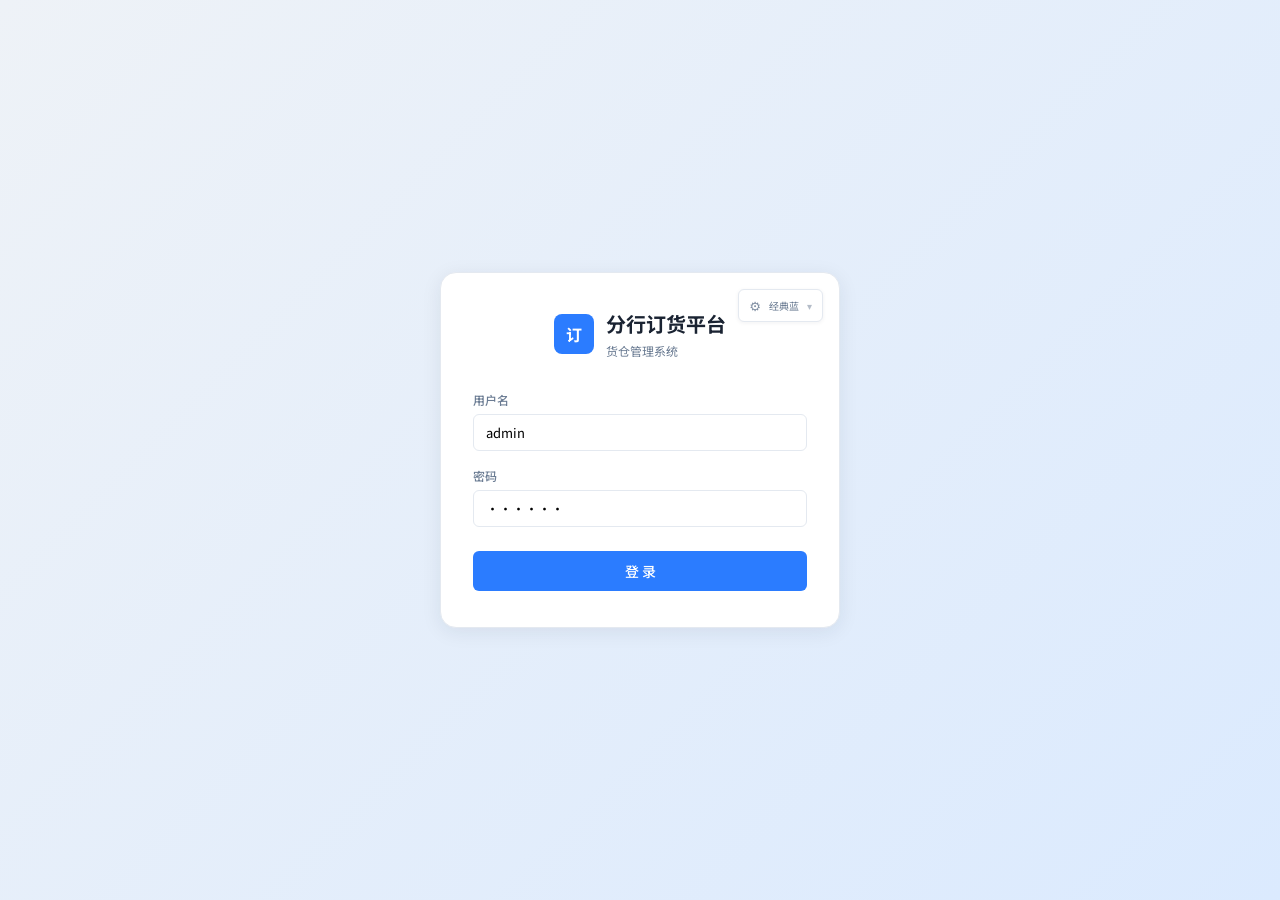
==== index.html @ 97109339 "Initial commit: branch ordering platform Co-authored-by: Cursor <cursoragent@cursor.com>" ====
<!DOCTYPE html>
<html lang="zh-CN">
<head>
  <script src="storage-bridge.js"></script>
  <meta charset="UTF-8" />
  <meta name="viewport" content="width=device-width, initial-scale=1.0" />
  <title data-i18n-title-page="appTitle">分行订货平台</title>
  <link rel="stylesheet" href="styles.css" />
  <link rel="preconnect" href="https://fonts.googleapis.com" />
  <link href="https://fonts.googleapis.com/css2?family=Noto+Sans+SC:wght@400;500;600;700&display=swap" rel="stylesheet" />
</head>
<body>
  <script>
    if (!sessionStorage.getItem("orderPlatform_session")) {
      window.location.href = "login.html";
    }
  </script>
  <div class="app">
    <aside class="sidebar">
      <div class="brand">
        <div class="brand-icon">订</div>
        <div>
          <h1 data-i18n="appTitle">订货平台</h1>
          <p data-i18n="appSubtitle">分行货仓管理系统</p>
        </div>
      </div>

      <div class="pref-panel" id="pref-panel">
        <button
          type="button"
          class="pref-toggle"
          id="pref-toggle"
          aria-expanded="false"
          aria-controls="pref-dropdown"
          data-i18n-title="pref.toggleTitle"
          title="展开主题"
        >
          <span class="pref-toggle-icon" aria-hidden="true">⚙</span>
          <span class="pref-toggle-text" data-i18n="pref.toggle">界面设置</span>
          <span class="pref-toggle-summary">经典蓝</span>
          <span class="pref-toggle-chevron" aria-hidden="true">▾</span>
        </button>
        <div class="pref-dropdown" id="pref-dropdown" hidden>
          <div class="pref-section">
            <span class="pref-section-label" data-i18n="theme.label">主题</span>
            <div class="theme-btns">
              <button type="button" class="theme-btn active" data-theme="blue" data-i18n="theme.blue">经典蓝</button>
              <button type="button" class="theme-btn" data-theme="green" data-i18n="theme.green">商务绿</button>
              <button type="button" class="theme-btn" data-theme="purple" data-i18n="theme.purple">雅致紫</button>
            </div>
          </div>
        </div>
      </div>

      <nav class="nav">
        <button class="nav-item" data-view="cabinet-reserve">
          <span class="nav-icon">🗄️</span><span data-i18n="nav.cabinetReserve">新货柜预定</span>
        </button>
        <button class="nav-item active" data-view="ordering">
          <span class="nav-icon">📋</span><span data-i18n="nav.ordering">现货目录</span>
        </button>
        <button class="nav-item" data-view="orders">
          <span class="nav-icon">📦</span><span data-i18n="nav.orders">订单管理</span>
        </button>
        <button class="nav-item" data-view="suggestions">
          <span class="nav-icon">💡</span><span data-i18n="nav.suggestions">分行订购管理</span>
        </button>
        <button class="nav-item" data-view="products">
          <span class="nav-icon">🏷️</span><span data-i18n="nav.products">商品管理</span>
        </button>
        <button class="nav-item" data-view="reports">
          <span class="nav-icon">📈</span><span data-i18n="nav.reports">报表中心</span>
        </button>
        <button class="nav-item" data-view="settings">
          <span class="nav-icon">⚙️</span><span data-i18n="nav.settings">设置中心</span>
        </button>
        <button class="nav-item logout-btn" id="btn-logout" type="button">
          <span class="nav-icon">🚪</span><span data-i18n="nav.logout">退出登录</span>
        </button>
      </nav>
      <div class="sidebar-footer">
        <div class="help-box">
          <strong data-i18n="help.title">Help Center</strong>
          <p data-i18n="help.hotline">客服热线：400-888-6688</p>
        </div>
      </div>
    </aside>

    <div class="content-wrap">
      <main class="main">
        <section id="view-ordering" class="view active">
          <header class="order-header">
            <div class="header-fields">
              <div class="header-field">
                <label data-i18n="order.branchName">分行名字</label>
                <select id="hdr-branch"></select>
              </div>
              <div class="header-field">
                <label data-i18n="order.orderer">订货人名字</label>
                <input type="text" id="hdr-orderer" value="张三" />
              </div>
              <div class="header-field">
                <label data-i18n="order.orderBranch">订货分行</label>
                <input type="text" id="hdr-branch-display" readonly />
              </div>
              <div class="header-field">
                <label data-i18n="order.orderDate">订货日期</label>
                <input type="date" id="hdr-date" />
              </div>
              <div class="header-field header-field-remark">
                <label id="hdr-remark-label" data-i18n="order.remark">订货备注</label>
                <p id="hdr-over-min-hint" class="header-over-min-hint" hidden></p>
                <textarea id="hdr-remark" rows="2" data-i18n-placeholder="order.remarkPlaceholder" placeholder="填写备注信息（选填）"></textarea>
              </div>
            </div>
            <button class="btn btn-primary" id="btn-header-submit">
              <span data-i18n="order.submit">提交订单</span> (<span id="hdr-cart-count">0</span>)
            </button>
          </header>

          <div class="ordering-layout">
            <div class="filter-bar panel">
                <div class="search-group search-group-autocomplete search-group-spot">
                  <label data-i18n="order.spotSearchCode">查找 Item Code / Barcode</label>
                  <div class="search-row-wrap">
                    <div class="search-row search-row-spot">
                      <div class="search-input-wrap">
                        <input type="text" id="search-code" autocomplete="off" spellcheck="false" data-i18n-placeholder="order.spotSearchPlaceholder" placeholder="输入商品代码或条码..." />
                        <button type="button" class="search-clear-btn" id="btn-clear-search-code" hidden data-i18n-title="order.searchClear" title="清除" aria-label="清除">×</button>
                      </div>
                      <button class="btn btn-primary" id="btn-search" data-i18n="order.search">搜索</button>
                    </div>
                    <div id="search-suggestions" class="search-suggestions search-suggestions-spot" hidden></div>
                  </div>
                  <div id="search-history" class="search-history" hidden></div>
                </div>
                <div class="filter-group">
                  <label data-i18n="order.category">商品分类</label>
                  <select id="filter-category"><option value="" data-i18n="order.allCategories">全部分类</option></select>
                </div>
                <div class="filter-group">
                  <label data-i18n="order.department">部门分类</label>
                  <select id="filter-department"><option value="" data-i18n="order.allDepartments">全部部门</option></select>
                </div>
                <div class="filter-group">
                  <label data-i18n="order.stockStatus">库存状态</label>
                  <select id="filter-stock">
                    <option value="" data-i18n="order.all">全部</option>
                    <option value="low" data-i18n="order.stockLow">库存不足</option>
                    <option value="normal" data-i18n="order.stockNormal">库存正常</option>
                    <option value="out" data-i18n="order.stockOut">缺货</option>
                  </select>
                </div>
                <button class="btn btn-ghost" id="btn-reset-filters" data-i18n="order.reset">重置</button>
                <div class="ordering-import-row">
                  <div class="excel-actions">
                    <button class="btn btn-secondary btn-sm" id="btn-download-order-import-template" type="button" data-i18n="order.dlOrderTemplate">下载订货模板</button>
                    <label class="btn btn-primary btn-sm upload-btn">
                      <span data-i18n="order.uploadOrderExcel">导入订货 Excel</span>
                      <input type="file" id="order-excel-upload" accept=".xlsx,.xls,.csv" hidden />
                    </label>
                  </div>
                  <div id="order-import-result" class="import-result" hidden></div>
                </div>
              </div>

              <div class="panel product-panel">
                <div class="panel-title" data-i18n="order.productList">商品列表</div>
                <div id="product-grid" class="product-grid product-grid-spot"></div>
                <div class="pagination" id="product-pagination"></div>
              </div>
          </div>
        </section>

        <section id="view-orders" class="view">
          <div class="page-header orders-page-header">
            <div>
              <h2 data-i18n="orders.title">订单管理</h2>
            </div>
          </div>

          <div class="panel orders-toolbar">
            <div class="orders-toolbar-top">
              <div id="orders-grand-total" class="orders-grand-total"></div>
              <div class="orders-toolbar-filters">
              <div class="field orders-search-field">
                <span data-i18n="orders.search">搜索</span>
                <input type="text" id="order-filter-search" data-i18n-placeholder="orders.searchPh" placeholder="单号 / 订货人 / 商品" />
              </div>
              <div class="field">
                <span data-i18n="orders.branch">分行</span>
                <select id="order-filter-branch"><option value="" data-i18n="orders.allBranches">全部分行</option></select>
              </div>
              <div class="field">
                <span data-i18n="orders.status">状态</span>
                <select id="order-filter-status">
                  <option value="" data-i18n="order.all">全部</option>
                  <option value="submitted" data-i18n="status.submitted">已提交</option>
                  <option value="confirmed" data-i18n="status.confirmed">已确认</option>
                  <option value="shipped" data-i18n="status.shipped">已发货</option>
                </select>
              </div>
              <button class="btn btn-ghost btn-sm" id="btn-clear-order-filters" data-i18n="orders.clear">清除</button>
              </div>
            </div>
          </div>

          <div class="panel orders-list-panel orders-summary-panel">
            <div class="orders-matrix-head">
              <div class="orders-matrix-head-main">
                <h3 data-i18n="orders.summaryTable">采购汇总</h3>
                <span class="orders-matrix-count" id="orders-matrix-count"></span>
              </div>
              <button class="btn btn-secondary btn-sm" id="btn-export-orders-excel" type="button" data-i18n="orders.exportExcel">导出 Excel 文件</button>
            </div>
            <div id="orders-list" class="orders-list"></div>
          </div>

          <div class="panel orders-manage-panel orders-detail-panel">
            <div class="orders-manage-head">
              <div class="orders-manage-head-main">
                <h3 data-i18n="orders.manageOrders">订单明细</h3>
                <label class="orders-select-all">
                  <input type="checkbox" id="orders-select-all" />
                  <span data-i18n="order.selectAll">全选</span>
                </label>
              </div>
              <div class="orders-manage-actions">
                <button class="btn btn-danger btn-sm" id="btn-delete-orders" type="button" disabled data-i18n="orders.deleteSelected">删除所选</button>
                <button class="btn btn-primary btn-sm" id="btn-merge-orders" disabled data-i18n="orders.mergeSelected">合并所选</button>
                <button class="btn btn-ghost btn-sm" id="btn-split-order" disabled data-i18n="orders.splitSelected">分批</button>
              </div>
            </div>
            <div id="orders-manage-list" class="orders-manage-list"></div>
          </div>

          <div class="panel orders-cabinet-panel" id="orders-cabinet-panel">
            <div class="orders-cabinet-head">
              <div class="orders-cabinet-head-row">
                <div class="orders-cabinet-head-main">
                  <h3 data-i18n="orders.cabinetSectionTitle">新货柜预定</h3>
                  <span class="orders-matrix-count" id="cabinet-orders-matrix-count"></span>
                </div>
                <button class="btn btn-secondary btn-sm" id="btn-export-cabinet-orders-excel" type="button" data-i18n="orders.cabinetExportExcel">导出 Excel</button>
              </div>
            </div>
            <div id="cabinet-branch-status" class="cabinet-branch-status" aria-live="polite"></div>
            <div id="cabinet-orders-grand-total" class="orders-grand-total orders-cabinet-grand"></div>
            <div id="cabinet-orders-list" class="orders-list"></div>
            <div class="orders-cabinet-detail-head">
              <h4 data-i18n="orders.cabinetManageOrders">新货柜预定订单明细</h4>
            </div>
            <div id="cabinet-orders-manage-list" class="orders-manage-list"></div>
          </div>
        </section>

        <section id="view-suggestions" class="view">
          <div class="page-header">
            <div>
              <h2 data-i18n="suggestionsPage.title">订购建议</h2>
            </div>
            <div class="page-header-actions">
              <button type="button" class="btn btn-secondary btn-sm" id="btn-refresh-suggestions" data-i18n="suggestionsPage.refresh">刷新</button>
            </div>
          </div>

          <div class="panel suggestions-excel-panel">
            <div class="excel-actions">
              <button class="btn btn-secondary" id="btn-download-suggestions-template" type="button" data-i18n="suggestionsPage.dlTemplate">下载 min order 模板</button>
              <button class="btn btn-ghost" id="btn-export-suggestions" type="button" data-i18n="suggestionsPage.exportExcel">导出采购建议 Excel</button>
              <label class="btn btn-primary upload-btn">
                <span data-i18n="suggestionsPage.uploadMinOrder">导入 min order Excel</span>
                <input type="file" id="suggestions-excel-upload" accept=".xlsx,.xls,.csv" hidden />
              </label>
            </div>
            <div id="suggestions-import-result" class="import-result" hidden></div>
          </div>

          <div class="panel suggestions-toolbar">
            <div class="suggestions-toolbar-filters">
              <input type="search" id="suggestion-search" data-i18n-placeholder="suggestionsPage.searchPh" placeholder="搜索商品代码 / 名称..." />
              <label class="field suggestions-filter-field">
                <span data-i18n="order.category">商品分类</span>
                <select id="suggestion-filter-category">
                  <option value="" data-i18n="order.allCategories">全部分类</option>
                </select>
              </label>
              <label class="field suggestions-filter-field">
                <span data-i18n="order.department">部门分类</span>
                <select id="suggestion-filter-department">
                  <option value="" data-i18n="order.allDepartments">全部部门</option>
                </select>
              </label>
              <label class="suggestions-filter-check">
                <input type="checkbox" id="suggestion-only-restock" />
                <span data-i18n="suggestionsPage.onlyRestock">仅显示需补货商品</span>
              </label>
              <button type="button" class="btn btn-ghost" id="btn-reset-suggestion-filters" data-i18n="order.reset">重置</button>
            </div>
            <div class="suggestions-bulk-bar" id="suggestion-bulk-bar">
              <span class="suggestions-bulk-count" id="suggestion-selected-count" data-i18n="suggestionsPage.selectedCount">已选 0 项</span>
              <span class="suggestions-bulk-label" data-i18n="suggestionsPage.bulkBranchesLabel">应用分行</span>
              <div class="suggestions-bulk-branches" id="suggestion-bulk-branches"></div>
              <label class="field suggestions-bulk-qty">
                <span data-i18n="suggestionsPage.minOrder">最低订购</span>
                <input type="number" id="suggestion-bulk-min-order" min="0" step="1" placeholder="0" />
              </label>
              <button type="button" class="btn btn-primary btn-sm" id="btn-suggestion-bulk-apply" data-i18n="suggestionsPage.bulkApply">同时修改</button>
            </div>
          </div>

          <div id="suggestions-full-list" class="suggestions-table-wrap"></div>
        </section>

        <section id="view-cabinet-reserve" class="view">
          <header class="order-header">
            <div class="header-fields">
              <div class="header-field">
                <label data-i18n="order.branchName">分行名字</label>
                <select id="cab-hdr-branch"></select>
              </div>
              <div class="header-field">
                <label data-i18n="order.orderer">订货人名字</label>
                <input type="text" id="cab-hdr-orderer" value="张三" />
              </div>
              <div class="header-field">
                <label data-i18n="order.orderBranch">订货分行</label>
                <input type="text" id="cab-hdr-branch-display" readonly />
              </div>
              <div class="header-field">
                <label data-i18n="order.orderDate">订货日期</label>
                <input type="date" id="cab-hdr-date" />
              </div>
              <div class="header-field header-field-remark">
                <label id="cab-hdr-remark-label" data-i18n="order.remark">订货备注</label>
                <p id="cab-hdr-over-min-hint" class="header-over-min-hint" hidden></p>
                <textarea id="cab-hdr-remark" rows="2" data-i18n-placeholder="order.remarkPlaceholder" placeholder="填写备注信息（选填）"></textarea>
              </div>
            </div>
            <button class="btn btn-primary" id="cab-btn-header-submit">
              <span data-i18n="cabinetReserve.submit">提交预定</span> (<span id="cab-hdr-cart-count">0</span>)
            </button>
          </header>

          <div class="ordering-layout">
            <div class="filter-bar panel">
              <div class="search-group search-group-autocomplete">
                <label data-i18n="order.searchCode">查找 Item Code</label>
                <div class="search-row-wrap">
                    <div class="search-row">
                      <input type="text" id="cab-search-code" autocomplete="off" data-i18n-placeholder="order.searchPlaceholder" placeholder="输入商品代码..." />
                      <button class="btn btn-primary" id="cab-btn-search" data-i18n="order.search">搜索</button>
                    </div>
                    <div id="cab-search-suggestions" class="search-suggestions" hidden></div>
                  </div>
                <div id="cab-search-history" class="search-history" hidden></div>
              </div>
              <div class="ordering-import-row ordering-import-row-cabinet">
                <div class="excel-actions">
                  <button class="btn btn-secondary btn-sm" id="cab-btn-download-order-import-template" type="button" data-i18n="order.dlOrderTemplate">下载订货模板</button>
                  <label class="btn btn-primary btn-sm upload-btn">
                    <span data-i18n="order.uploadOrderExcel">导入订货 Excel</span>
                    <input type="file" id="cab-order-excel-upload" accept=".xlsx,.xls,.csv" hidden />
                  </label>
                </div>
                <div id="cab-order-import-result" class="import-result" hidden></div>
              </div>
            </div>

            <div class="panel product-panel">
              <div class="panel-title" data-i18n="order.productList">商品列表</div>
              <div id="cab-product-grid" class="product-grid"></div>
              <div class="pagination" id="cab-product-pagination"></div>
            </div>
          </div>
        </section>

        <section id="view-products" class="view">
          <div class="page-header">
            <div>
              <h2 data-i18n="products.title">商品管理</h2>
            </div>
          </div>

          <div class="products-category products-category-cabinet">
            <div class="products-category-head">
              <div>
                <h3 class="products-category-title" data-i18n="products.cabinetCategory">新货柜预定</h3>
              </div>
            </div>

            <div class="stock-admin panel cabinet-products-admin">
              <div class="panel-header">
                <h3 data-i18n="products.cabinetAdminTitle">新货柜预定商品管理</h3>
                <div class="stock-admin-tools">
                  <input type="text" id="cabinet-admin-search" data-i18n-placeholder="products.searchPh" placeholder="搜索代码 / 名称..." />
                  <button class="btn btn-ghost btn-sm" id="btn-add-cabinet-product" data-i18n="products.cabinetAddProduct">+ 新增预定商品</button>
                  <button class="btn btn-primary btn-sm" id="btn-save-all-cabinet-stock" data-i18n="products.cabinetSaveAll">保存全部</button>
                </div>
              </div>
              <div class="table-wrap admin-stock-table">
                <table class="data-table">
                  <thead>
                    <tr>
                      <th data-i18n="products.code">商品代码</th>
                      <th data-i18n="products.name">商品名称</th>
                      <th data-i18n="order.unit">单位</th>
                      <th data-i18n="products.caseQty">箱数</th>
                      <th data-i18n="order.unitPrice">单价</th>
                      <th data-i18n="order.sellPrice">卖价</th>
                      <th data-i18n="order.action">操作</th>
                    </tr>
                  </thead>
                  <tbody id="cabinet-stock-edit-body"></tbody>
                </table>
              </div>
              <div class="pagination" id="cabinet-admin-pagination"></div>
            </div>

            <div class="excel-admin panel cabinet-excel-admin">
              <h3 data-i18n="products.cabinetExcelTitle">新货柜预定 Excel 管理</h3>
              <div class="excel-actions">
                <button class="btn btn-primary" id="btn-download-cabinet-template" type="button" data-i18n="products.cabinetDlTpl">下载预定商品模板</button>
                <button class="btn btn-secondary" id="btn-export-cabinet-products" type="button" data-i18n="products.cabinetExport">导出预定商品</button>
                <label class="btn btn-ghost upload-btn">
                  <span data-i18n="products.cabinetUpload">上传 Excel 更新</span>
                  <input type="file" id="cabinet-excel-upload" accept=".xlsx,.xls,.csv" hidden />
                </label>
                <button class="btn btn-ghost btn-sm" id="btn-copy-from-main-products" type="button" data-i18n="products.cabinetCopyFromMain">从货仓复制全部</button>
              </div>
              <div id="cabinet-import-result" class="import-result" hidden></div>
            </div>
          </div>

          <div class="products-warehouse-block">
            <div class="inventory-excel-admin panel">
              <h3 data-i18n="products.inventoryExcel">📥 上传最新库存 Excel</h3>
              <div class="excel-actions">
                <button class="btn btn-secondary" id="btn-download-inventory-template" data-i18n="products.dlInventoryTpl">下载库存 Excel 模板</button>
                <button class="btn btn-ghost" id="btn-export-inventory" data-i18n="products.exportInventory">导出当前库存数据</button>
                <label class="btn btn-primary upload-btn">
                  <span data-i18n="products.uploadInventory">上传最新库存 Excel</span>
                  <input type="file" id="inventory-excel-upload" accept=".xlsx,.xls,.csv" hidden />
                </label>
              </div>
              <div id="inventory-import-result" class="import-result" hidden></div>
            </div>

            <div class="panel product-preview-panel">
              <div class="panel-header">
                <h3><span data-i18n="products.preview">商品预览</span> (<span id="product-count">0</span> <span data-i18n="products.previewCount">件</span>)</h3>
                <div class="stock-admin-tools">
                  <input type="text" id="admin-search" data-i18n-placeholder="products.searchPh" placeholder="搜索代码 / 名称..." />
                  <button class="btn btn-ghost btn-sm" id="btn-add-product" data-i18n="products.addProduct">+ 新增商品</button>
                </div>
              </div>
              <div class="table-wrap product-preview-wrap">
                <table class="data-table product-preview-table">
                  <thead>
                    <tr>
                      <th data-i18n="order.image">图片</th>
                      <th data-i18n="products.previewProduct">商品</th>
                      <th data-i18n="order.category">分类</th>
                      <th data-i18n="products.caseQty">箱数</th>
                      <th data-i18n="order.sellPrice">卖价</th>
                    </tr>
                  </thead>
                  <tbody id="admin-product-body"></tbody>
                </table>
              </div>
              <div class="pagination" id="admin-product-pagination"></div>
            </div>
          </div>
        </section>

        <dialog id="product-form-dialog" class="dialog">
          <div class="dialog-header">
            <h3 id="product-form-title" data-i18n="products.newProduct">新增商品</h3>
            <button class="btn-icon" type="button" id="btn-close-product-form">✕</button>
          </div>
          <form id="product-form" class="dialog-body product-form">
            <div class="form-grid">
              <label class="field required"><span data-i18n="products.code">商品代码</span><input name="itemCode" required data-i18n-placeholder="products.codePh" placeholder="如 IC00013" /></label>
              <label class="field required"><span data-i18n="products.name">商品名称</span><input name="itemName" required /></label>
              <label class="field"><span data-i18n="order.spec">规格型号</span><input name="spec" /></label>
              <label class="field"><span data-i18n="order.unit">单位</span><input name="unit" value="个" /></label>
              <label class="field"><span data-i18n="products.brand">品牌</span><input name="brand" value="其他" /></label>
              <label class="field"><span data-i18n="order.category">商品分类</span><input name="category" value="未分类" /></label>
              <label class="field"><span data-i18n="order.department">部门分类</span><input name="department" value="通用" /></label>
              <label class="field"><span data-i18n="order.stockQty">库存数量</span><input name="stockQty" type="number" min="0" value="0" /></label>
              <label class="field"><span data-i18n="products.caseQty">箱数</span><input name="caseQty" type="number" min="0" value="0" /></label>
              <label class="field"><span data-i18n="order.orderableQty">可订购数量</span><input name="orderableQty" type="number" min="0" value="0" /></label>
              <label class="field"><span data-i18n="products.safetyStock">安全库存</span><input name="safetyStock" type="number" min="0" value="10" /></label>
              <label class="field"><span data-i18n="order.unitPrice">单价 (元)</span><input name="unitPrice" type="number" min="0" step="0.01" value="0" /></label>
              <label class="field"><span data-i18n="order.sellPrice">卖价 (元)</span><input name="sellPrice" type="number" min="0" step="0.01" value="0" /></label>
              <label class="field field-full"><span data-i18n="products.imageUrl">图片 URL</span><input name="imageUrl" data-i18n-placeholder="products.imagePh" placeholder="留空则自动生成" /></label>
            </div>
            <div class="dialog-footer">
              <button type="button" class="btn btn-ghost" id="btn-cancel-product-form" data-i18n="products.cancel">取消</button>
              <button type="submit" class="btn btn-primary" data-i18n="products.saveProduct">保存商品</button>
            </div>
          </form>
        </dialog>

        <section id="view-reports" class="view">
          <div class="page-header">
            <div>
              <h2 data-i18n="reports.title">报表中心</h2>
            </div>
          </div>
          <div class="stats-grid" id="report-stats"></div>
          <div class="panel">
            <div class="panel-header"><h3 data-i18n="reports.recent">近期订单</h3></div>
            <div id="report-orders" class="table-wrap"></div>
          </div>
        </section>

        <section id="view-settings" class="view">
          <div class="page-header">
            <div>
              <h2 data-i18n="settings.title">设置中心</h2>
            </div>
          </div>
          <div class="panel settings-panel">
            <h3 data-i18n="settings.branchMgmt">分行管理</h3>
            <div class="settings-add">
              <input type="text" id="new-branch" data-i18n-placeholder="settings.branchPh" placeholder="输入新分行名称..." />
              <button class="btn btn-primary" id="btn-add-branch" data-i18n="settings.add">添加</button>
            </div>
            <ul class="branch-list" id="branch-list"></ul>
          </div>
        </section>
      </main>

      <footer class="cart-bar" id="cart-bar">
        <div class="cart-info">
          <span class="cart-icon">🛒</span>
          <span><span data-i18n="cart.selected">已选商品</span> (<strong id="cart-count">0</strong>)</span>
          <span class="cart-divider">|</span>
          <span><span data-i18n="cart.totalQty">总数量</span>：<strong id="cart-total-qty">0</strong></span>
          <span class="cart-divider">|</span>
          <span><span data-i18n="cart.totalAmount">总金额</span>：<strong id="cart-total-amount">RM 0.00</strong></span>
        </div>
        <div class="cart-actions">
          <button class="btn btn-ghost" id="btn-view-cart" data-i18n="cart.view">查看购物车</button>
          <button class="btn btn-ghost" id="btn-clear-cart" data-i18n="cart.clear">清空购物车</button>
          <button class="btn btn-primary btn-lg" id="btn-submit-order" data-i18n="cart.submit">提交订单</button>
        </div>
      </footer>
    </div>
  </div>

  <div id="toast" class="toast" hidden></div>

  <dialog id="cart-dialog" class="dialog dialog-cart">
    <div class="dialog-header">
      <h3 data-i18n="cart.viewTitle">购物车</h3>
      <button class="btn-icon" id="btn-close-cart-dialog" type="button">✕</button>
    </div>
    <div class="dialog-body" id="cart-dialog-body"></div>
    <div class="cart-dialog-summary" id="cart-dialog-summary"></div>
    <div class="dialog-footer">
      <button class="btn btn-ghost" id="btn-cart-dialog-clear" type="button" data-i18n="cart.clear">清空购物车</button>
      <button class="btn btn-ghost" id="btn-cart-dialog-continue" type="button" data-i18n="cart.continue">继续选购</button>
      <button class="btn btn-primary" id="btn-cart-dialog-submit" type="button" data-i18n="cart.submit">提交订单</button>
    </div>
  </dialog>

  <dialog id="order-split-dialog" class="dialog">
    <div class="dialog-header">
      <h3 data-i18n="orders.splitTitle">订单分批</h3>
      <button class="btn-icon" id="btn-close-split" type="button">✕</button>
    </div>
    <div class="dialog-body">
      <div id="order-split-body" class="table-wrap"></div>
    </div>
    <div class="dialog-footer">
      <button class="btn btn-ghost" id="btn-split-cancel" type="button" data-i18n="orders.splitCancel">取消</button>
      <button class="btn btn-primary" id="btn-split-confirm" type="button" data-i18n="orders.splitConfirm">确认分批</button>
    </div>
  </dialog>

  <dialog id="order-detail-dialog" class="dialog">
    <div class="dialog-header">
      <h3 id="detail-title" data-i18n="orders.detail">订单详情</h3>
      <button class="btn-icon" id="btn-close-detail">✕</button>
    </div>
    <div class="dialog-body" id="detail-content"></div>
    <div class="dialog-footer order-detail-footer">
      <div class="order-detail-status-wrap">
        <label for="detail-status-select" data-i18n="orders.changeStatus">订单状态</label>
        <select id="detail-status-select" class="order-status-select"></select>
      </div>
      <div class="order-detail-actions">
        <button class="btn btn-ghost" id="btn-detail-export-excel" type="button" data-i18n="orders.exportExcel">导出 Excel 文件</button>
        <button class="btn btn-ghost" id="btn-detail-export" type="button" data-i18n="orders.exportCsv">导出 CSV</button>
        <button class="btn btn-danger" id="btn-detail-delete" type="button" data-i18n="orders.delete">删除</button>
        <button class="btn btn-primary" id="btn-detail-close" type="button" data-i18n="orders.close">关闭</button>
      </div>
    </div>
  </dialog>

  <script src="xlsx.full.min.js.download"></script>
  <script src="i18n.js"></script>
  <script src="data.js"></script>
  <script src="app.js"></script>
</body>
</html>
---- styles.css ----
:root,
[data-theme="blue"] {
  --bg: #eef2f7;
  --surface: #ffffff;
  --sidebar: #1a2332;
  --sidebar-text: #8b9cb3;
  --sidebar-active: #ffffff;
  --primary: #2b7cff;
  --primary-hover: #1a6ae8;
  --primary-light: #e8f1ff;
  --border: #e4e9f0;
  --text: #1a2332;
  --text-muted: #6b7c93;
  --danger: #e53935;
  --warning: #f59e0b;
  --success: #10b981;
  --radius: 8px;
  --shadow: 0 1px 4px rgba(26, 35, 50, 0.06);
  --shadow-md: 0 4px 20px rgba(26, 35, 50, 0.08);
  --focus-ring: 0 0 0 3px color-mix(in srgb, var(--primary) 28%, transparent);
  --font: "Noto Sans SC", system-ui, sans-serif;
  --login-bg: linear-gradient(135deg, #eef2f7 0%, #dbeafe 100%);
}

[data-theme="green"] {
  --bg: #eef7f3;
  --surface: #ffffff;
  --sidebar: #0f2e22;
  --sidebar-text: #9ecab8;
  --sidebar-active: #ffffff;
  --primary: #059669;
  --primary-hover: #047857;
  --primary-light: #d1fae5;
  --border: #cfe8dc;
  --text: #0f2e22;
  --text-muted: #5f7a6e;
  --shadow: 0 1px 4px rgba(15, 46, 34, 0.08);
  --shadow-md: 0 4px 20px rgba(15, 46, 34, 0.1);
  --login-bg: linear-gradient(135deg, #eef7f3 0%, #bbf7d0 100%);
}

[data-theme="purple"] {
  --bg: #f3f0f8;
  --surface: #ffffff;
  --sidebar: #2d1b4e;
  --sidebar-text: #c4b5d9;
  --sidebar-active: #ffffff;
  --primary: #7c3aed;
  --primary-hover: #6d28d9;
  --primary-light: #ede9fe;
  --border: #e4dff0;
  --text: #2d1b4e;
  --text-muted: #6b5f80;
  --shadow: 0 1px 4px rgba(45, 27, 78, 0.08);
  --shadow-md: 0 4px 20px rgba(45, 27, 78, 0.1);
  --login-bg: linear-gradient(135deg, #f3f0f8 0%, #ddd6fe 100%);
}

*,
*::before,
*::after {
  box-sizing: border-box;
}

html {
  scroll-behavior: smooth;
}

html,
body {
  margin: 0;
  min-height: 100%;
  font-family: var(--font);
  color: var(--text);
  background: var(--bg);
}

.app {
  display: grid;
  grid-template-columns: 220px 1fr;
  min-height: 100vh;
}

/* Sidebar */
.sidebar {
  background: var(--sidebar);
  color: var(--sidebar-text);
  padding: 20px 12px;
  display: flex;
  flex-direction: column;
  position: sticky;
  top: 0;
  height: 100vh;
}

.brand {
  display: flex;
  gap: 10px;
  align-items: center;
  padding: 0 8px 20px;
  border-bottom: 1px solid rgba(255, 255, 255, 0.08);
  margin-bottom: 16px;
}

.brand-icon {
  width: 40px;
  height: 40px;
  border-radius: 8px;
  background: var(--primary);
  color: white;
  display: grid;
  place-items: center;
  font-weight: 700;
  font-size: 16px;
}

.brand h1 {
  margin: 0;
  font-size: 15px;
  color: white;
  font-weight: 600;
}

.brand p {
  margin: 2px 0 0;
  font-size: 11px;
  opacity: 0.55;
}

.nav {
  display: flex;
  flex-direction: column;
  gap: 2px;
  flex: 1;
}

.nav-item {
  display: flex;
  align-items: center;
  gap: 8px;
  padding: 11px 12px;
  border: none;
  border-radius: 6px;
  background: transparent;
  color: var(--sidebar-text);
  font: inherit;
  font-size: 13px;
  cursor: pointer;
  text-align: left;
  transition: background 0.15s, color 0.15s;
}

.nav-item:hover {
  background: rgba(255, 255, 255, 0.06);
  color: white;
}

.nav-item.active {
  background: color-mix(in srgb, var(--primary) 28%, transparent);
  color: var(--sidebar-active);
  font-weight: 500;
}

.nav-icon {
  font-size: 15px;
}

.sidebar-footer {
  padding-top: 16px;
}

/* 语言 / 主题 — 隐藏折叠款 */
.pref-panel {
  position: relative;
  padding: 0 12px 12px;
  margin-bottom: 12px;
  border-bottom: 1px solid rgba(255, 255, 255, 0.08);
}

.pref-toggle {
  display: flex;
  align-items: center;
  gap: 8px;
  width: 100%;
  padding: 8px 10px;
  border: 1px solid rgba(255, 255, 255, 0.1);
  border-radius: 6px;
  background: rgba(255, 255, 255, 0.04);
  color: var(--sidebar-text);
  font: inherit;
  font-size: 12px;
  cursor: pointer;
  text-align: left;
  transition: background 0.15s, border-color 0.15s, color 0.15s;
}

.pref-toggle:hover {
  background: rgba(255, 255, 255, 0.08);
  border-color: rgba(255, 255, 255, 0.18);
  color: white;
}

.pref-panel.is-open .pref-toggle {
  background: rgba(255, 255, 255, 0.1);
  border-color: rgba(255, 255, 255, 0.2);
  color: white;
}

.pref-toggle-icon {
  font-size: 13px;
  opacity: 0.85;
  flex-shrink: 0;
}

.pref-toggle-text {
  flex: 1;
  font-weight: 500;
}

.pref-toggle-summary {
  font-size: 10px;
  color: rgba(255, 255, 255, 0.45);
  max-width: 72px;
  overflow: hidden;
  text-overflow: ellipsis;
  white-space: nowrap;
}

.pref-panel.is-open .pref-toggle-summary {
  color: rgba(255, 255, 255, 0.65);
}

.pref-toggle-chevron {
  font-size: 10px;
  opacity: 0.5;
  transition: transform 0.2s;
  flex-shrink: 0;
}

.pref-panel.is-open .pref-toggle-chevron {
  transform: rotate(180deg);
  opacity: 0.85;
}

.pref-dropdown {
  position: absolute;
  left: 12px;
  right: 12px;
  top: calc(100% - 4px);
  z-index: 20;
  padding: 10px;
  border-radius: 8px;
  background: #121a26;
  border: 1px solid rgba(255, 255, 255, 0.12);
  box-shadow: 0 8px 24px rgba(0, 0, 0, 0.35);
}

.pref-dropdown[hidden] {
  display: none;
}

.pref-section + .pref-section {
  margin-top: 10px;
  padding-top: 10px;
  border-top: 1px solid rgba(255, 255, 255, 0.08);
}

.pref-section-label {
  display: block;
  font-size: 10px;
  color: rgba(255, 255, 255, 0.45);
  margin-bottom: 6px;
  letter-spacing: 0.02em;
}

.lang-btns {
  display: flex;
  gap: 6px;
}

.lang-btn {
  flex: 1;
  padding: 6px 0;
  border: 1px solid rgba(255, 255, 255, 0.15);
  border-radius: 6px;
  background: transparent;
  color: var(--sidebar-text);
  font: inherit;
  font-size: 12px;
  font-weight: 600;
  cursor: pointer;
  transition: background 0.15s, color 0.15s, border-color 0.15s;
}

.lang-btn:hover {
  color: white;
  border-color: rgba(255, 255, 255, 0.3);
}

.lang-btn.active {
  background: var(--primary);
  border-color: var(--primary);
  color: white;
}

.theme-btns {
  display: flex;
  flex-direction: column;
  gap: 6px;
}

.theme-btn {
  width: 100%;
  padding: 6px 10px;
  border: 1px solid rgba(255, 255, 255, 0.15);
  border-radius: 6px;
  background: transparent;
  color: var(--sidebar-text);
  font: inherit;
  font-size: 11px;
  font-weight: 600;
  cursor: pointer;
  text-align: left;
  transition: background 0.15s, color 0.15s, border-color 0.15s;
}

.theme-btn:hover {
  color: white;
  border-color: rgba(255, 255, 255, 0.3);
}

.theme-btn.active {
  background: var(--primary);
  border-color: var(--primary);
  color: white;
}

.pref-panel-login {
  position: absolute;
  top: 16px;
  right: 16px;
  padding: 0;
  margin: 0;
  border: none;
  z-index: 2;
}

.pref-toggle-login {
  width: auto;
  padding: 6px 10px;
  background: var(--surface);
  border-color: var(--border);
  color: var(--text-muted);
  box-shadow: var(--shadow);
}

.pref-toggle-login:hover,
.pref-panel-login.is-open .pref-toggle-login {
  background: var(--surface);
  border-color: var(--primary);
  color: var(--text);
}

.pref-toggle-login .pref-toggle-summary {
  color: var(--text-muted);
  max-width: 96px;
}

.pref-panel-login.is-open .pref-toggle-login .pref-toggle-summary {
  color: var(--text);
}

.pref-dropdown-login {
  position: absolute;
  left: auto;
  right: 0;
  top: calc(100% + 6px);
  min-width: 168px;
  background: var(--surface);
  border-color: var(--border);
  box-shadow: 0 8px 24px rgba(26, 35, 50, 0.15);
}

.pref-dropdown-login .pref-section-label {
  color: var(--text-muted);
}

.pref-dropdown-login .lang-btn,
.pref-dropdown-login .theme-btn {
  border-color: var(--border);
  color: var(--text-muted);
  background: var(--bg);
}

.pref-dropdown-login .lang-btn:hover,
.pref-dropdown-login .theme-btn:hover {
  color: var(--text);
  border-color: var(--primary);
}

.pref-dropdown-login .theme-btns {
  flex-direction: column;
}

.login-card {
  position: relative;
  width: 100%;
  max-width: 400px;
  background: var(--surface);
  border-radius: 16px;
  padding: 36px 32px;
  box-shadow: var(--shadow-md);
  border: 1px solid var(--border);
}

.lang-switch-login {
  display: flex;
  justify-content: flex-end;
  margin-bottom: 8px;
  border: none;
  padding: 0;
}

.lang-switch-login .lang-btns {
  gap: 4px;
}

.lang-switch-login .lang-btn {
  flex: none;
  min-width: 36px;
  padding: 4px 8px;
}

.help-box {
  background: rgba(255, 255, 255, 0.05);
  border-radius: 8px;
  padding: 12px;
  font-size: 11px;
  line-height: 1.5;
}

.help-box strong {
  color: white;
  display: block;
  margin-bottom: 4px;
}

/* Content wrap */
.content-wrap {
  display: flex;
  flex-direction: column;
  min-height: 100vh;
  padding-bottom: 72px;
}

.main {
  flex: 1;
  padding: 0;
  overflow-x: auto;
}

.view {
  display: none;
}

.view.active {
  display: block;
  animation: viewFadeIn 0.18s ease;
}

@keyframes viewFadeIn {
  from {
    opacity: 0.92;
  }
  to {
    opacity: 1;
  }
}

/* Order header */
.order-header {
  display: flex;
  justify-content: space-between;
  align-items: center;
  gap: 16px;
  padding: 16px 24px;
  background: var(--surface);
  border-bottom: 1px solid var(--border);
  box-shadow: 0 1px 0 color-mix(in srgb, var(--primary) 6%, transparent);
}

.header-fields {
  display: flex;
  flex-wrap: wrap;
  gap: 20px;
}

.header-field {
  display: flex;
  flex-direction: column;
  gap: 4px;
}

.header-field label {
  font-size: 12px;
  color: var(--text-muted);
}

.header-field input,
.header-field select,
.header-field textarea {
  padding: 7px 10px;
  border: 1px solid var(--border);
  border-radius: 6px;
  font: inherit;
  font-size: 13px;
  min-width: 140px;
  background: white;
  transition: border-color 0.15s, box-shadow 0.15s;
}

.header-field input:focus-visible,
.header-field select:focus-visible,
.header-field textarea:focus-visible {
  outline: none;
  border-color: var(--primary);
  box-shadow: var(--focus-ring);
}

.header-field-remark {
  flex: 1 1 100%;
  min-width: min(100%, 420px);
}

.header-field-remark textarea {
  width: 100%;
  min-width: 0;
  resize: vertical;
  min-height: 56px;
  line-height: 1.4;
}

.header-over-min-hint {
  margin: 0 0 6px;
  padding: 8px 10px;
  font-size: 12px;
  line-height: 1.45;
  color: #b45309;
  background: #fffbeb;
  border: 1px solid #fde68a;
  border-radius: 6px;
}

.header-over-min-hint:not([hidden]) + textarea,
textarea.remark-required-over-min {
  border-color: #f59e0b;
  box-shadow: 0 0 0 2px rgba(245, 158, 11, 0.15);
}

.product-card-over-min {
  margin-top: 4px;
  padding: 4px 7px;
  font-size: 10px;
  line-height: 1.35;
  font-weight: 600;
  color: #b45309;
  background: #fffbeb;
  border: 1px solid #fde68a;
  border-radius: 6px;
}

.cart-over-min-tag {
  display: block;
  margin-top: 4px;
  font-size: 10px;
  line-height: 1.35;
  font-weight: 600;
  color: #b45309;
}

.cart-line-over-min {
  background: #fffbeb;
  border-color: #fde68a !important;
}

.btn:disabled {
  opacity: 0.55;
  cursor: not-allowed;
}

.header-field input[readonly] {
  background: var(--bg);
  color: var(--text-muted);
}

/* Ordering layout */
.ordering-layout {
  display: flex;
  flex-direction: column;
  gap: 12px;
  padding: 16px 24px;
  width: 100%;
}

/* Filter bar */
.filter-bar {
  display: flex;
  flex-wrap: wrap;
  align-items: flex-end;
  gap: 16px;
  padding: 16px;
}

.ordering-import-row {
  flex: 1 1 100%;
  display: flex;
  flex-wrap: wrap;
  align-items: center;
  gap: 12px;
  padding-top: 12px;
  margin-top: 4px;
  border-top: 1px solid var(--border);
}

.ordering-import-row .hint {
  margin: 0;
  flex: 1 1 220px;
  font-size: 12px;
  color: var(--text-muted);
  line-height: 1.45;
}

.ordering-import-row .excel-actions {
  flex: 0 0 auto;
}

.ordering-import-row .import-result {
  flex: 1 1 100%;
}

.search-group-spot {
  flex: 1 1 320px;
  min-width: min(100%, 320px);
  max-width: 420px;
}

.search-row-spot .search-input-wrap {
  position: relative;
  flex: 1 1 auto;
  min-width: 0;
}

.search-row-spot {
  width: min(100%, 420px);
}

.search-row-spot .search-input-wrap input {
  width: 100%;
  padding-right: 34px;
}

.search-clear-btn {
  position: absolute;
  right: 6px;
  top: 50%;
  transform: translateY(-50%);
  width: 24px;
  height: 24px;
  border: none;
  border-radius: 50%;
  background: #e2e8f0;
  color: #64748b;
  font-size: 16px;
  line-height: 1;
  cursor: pointer;
  display: flex;
  align-items: center;
  justify-content: center;
}

.search-clear-btn:hover {
  background: #cbd5e1;
  color: #334155;
}

#view-ordering .search-suggestions-spot {
  width: min(420px, 100%);
}

.search-suggestion-item.is-active,
.search-suggestion-item.is-active:hover {
  background: var(--primary-light);
  outline: 2px solid var(--primary);
  outline-offset: -2px;
}

.search-suggestion-barcode {
  font-size: 11px;
  font-family: ui-monospace, SFMono-Regular, Menlo, Consolas, monospace;
  color: #64748b;
}

#view-ordering .filter-bar {
  align-items: flex-end;
  gap: 12px;
  padding: 12px 16px;
}

#view-ordering .search-history {
  margin-top: 6px;
}

.search-group label,
.filter-group label {
  display: block;
  font-size: 12px;
  color: var(--text-muted);
  margin-bottom: 6px;
}

.search-row {
  display: flex;
  gap: 8px;
}

.search-row-main {
  display: flex;
  align-items: flex-start;
  gap: 12px;
  flex: 1 1 100%;
  min-width: min(100%, 520px);
}

.search-row-wrap {
  position: relative;
  flex: 0 0 auto;
}

.search-preview {
  flex: 1 1 280px;
  min-width: 200px;
  min-height: 112px;
  display: flex;
  align-items: center;
  gap: 14px;
  padding: 10px 14px;
  border: 1px solid var(--border);
  border-radius: 8px;
  background: #f8fafc;
}

.search-preview-empty {
  width: 100%;
  text-align: center;
  font-size: 12px;
  color: var(--text-muted);
}

.search-preview-not-found {
  color: #94a3b8;
}

.search-preview-photo {
  flex-shrink: 0;
}

.search-preview-photo .product-thumb {
  width: 112px;
  height: 112px;
  object-fit: cover;
  border-radius: 10px;
  border: 1px solid var(--border);
  background: #fff;
}

.search-preview-info {
  flex: 1;
  min-width: 0;
}

.search-preview-name {
  font-size: 14px;
  font-weight: 600;
  color: var(--text);
  line-height: 1.4;
  display: -webkit-box;
  -webkit-line-clamp: 2;
  -webkit-box-orient: vertical;
  overflow: hidden;
}

.search-preview-code {
  margin-top: 4px;
  font-size: 13px;
  font-family: ui-monospace, SFMono-Regular, Menlo, Consolas, monospace;
  color: var(--primary);
  font-weight: 600;
}

.search-row input {
  width: 240px;
  padding: 8px 12px;
  border: 1px solid var(--border);
  border-radius: 6px;
  font: inherit;
  font-size: 13px;
}

.search-suggestions {
  position: absolute;
  top: calc(100% + 4px);
  left: 0;
  z-index: 200;
  width: min(360px, 90vw);
  max-height: 320px;
  overflow-y: auto;
  background: var(--surface);
  border: 1px solid var(--border);
  border-radius: 8px;
  box-shadow: 0 8px 24px rgba(26, 35, 50, 0.12);
}

.search-suggestion-item {
  display: flex;
  align-items: center;
  gap: 10px;
  width: 100%;
  padding: 8px 10px;
  border: none;
  border-bottom: 1px solid var(--border);
  background: white;
  cursor: pointer;
  text-align: left;
  font: inherit;
}

.search-suggestion-item:last-child {
  border-bottom: none;
}

.search-suggestion-item:hover,
.search-suggestion-item:focus-visible {
  background: var(--primary-light);
  outline: none;
}

.search-suggestion-item .product-thumb {
  flex-shrink: 0;
}

.search-suggestion-body {
  display: flex;
  flex-direction: column;
  gap: 2px;
  min-width: 0;
}

.search-suggestion-code {
  font-size: 13px;
  color: var(--primary);
  font-family: ui-monospace, SFMono-Regular, Menlo, Consolas, monospace;
}

.search-suggestion-name {
  font-size: 12px;
  color: var(--text);
  white-space: nowrap;
  overflow: hidden;
  text-overflow: ellipsis;
}

.search-suggestion-meta {
  font-size: 11px;
  color: var(--text-muted);
  white-space: nowrap;
  overflow: hidden;
  text-overflow: ellipsis;
}

.search-group-autocomplete {
  flex: 1 1 100%;
  min-width: min(100%, 320px);
}

.search-history {
  margin-top: 10px;
}

.search-history-head {
  display: flex;
  align-items: center;
  flex-wrap: wrap;
  gap: 8px 12px;
  margin-bottom: 4px;
}

.search-history-select-all {
  display: inline-flex;
  align-items: center;
  gap: 6px;
  font-size: 12px;
  font-weight: 500;
  color: var(--text);
  cursor: pointer;
  user-select: none;
}

.search-history-select-all input {
  width: 15px;
  height: 15px;
  cursor: pointer;
}

.search-history-label {
  flex: 1;
  font-size: 12px;
  font-weight: 600;
  color: var(--text);
}

.search-history-hint {
  margin: 0 0 6px;
  font-size: 11px;
  color: var(--text-muted);
}

.search-history-row {
  display: flex;
  align-items: center;
  gap: 8px;
  width: 100%;
  background: #fff;
}

.search-history-check {
  flex-shrink: 0;
  width: 16px;
  height: 16px;
  margin: 0 0 0 10px;
  cursor: pointer;
}

.search-history-chip {
  display: flex;
  align-items: center;
  justify-content: space-between;
  gap: 10px;
  flex: 1;
  min-width: 0;
  padding: 8px 12px 8px 0;
  border: none;
  background: #fff;
  text-align: left;
  font: inherit;
  font-size: 12px;
  color: var(--text);
  cursor: pointer;
}

.search-history-chip-text {
  flex: 1;
  min-width: 0;
  white-space: nowrap;
  overflow: hidden;
  text-overflow: ellipsis;
}

.search-history-thumb {
  flex-shrink: 0;
}

.search-history-thumb .product-thumb {
  width: 40px;
  height: 40px;
  object-fit: cover;
  border-radius: 6px;
  border: 1px solid var(--border);
  background: #fff;
}

.search-history-list {
  display: flex;
  flex-direction: column;
  gap: 6px;
  max-height: 160px;
  overflow-y: auto;
}

.search-history-item {
  position: relative;
  overflow: hidden;
  border-radius: 8px;
  border: 1px solid var(--border);
  background: #fff;
  touch-action: pan-y;
}

.search-history-delete {
  position: absolute;
  top: 0;
  right: 0;
  bottom: 0;
  width: 72px;
  border: none;
  background: var(--danger);
  color: #fff;
  font-size: 13px;
  font-weight: 600;
  cursor: pointer;
  z-index: 0;
}

.search-history-slide {
  position: relative;
  z-index: 1;
  background: #fff;
  transition: transform 0.2s ease;
  will-change: transform;
}

.search-history-chip:hover {
  background: var(--primary-light);
}

.search-history-row:hover {
  background: var(--primary-light);
}

.product-card-highlight {
  outline: 2px solid var(--primary);
  box-shadow: 0 0 0 4px rgba(43, 124, 255, 0.18);
  animation: cardPulse 0.6s ease;
}

@keyframes cardPulse {
  0% { transform: scale(1); }
  50% { transform: scale(1.02); }
  100% { transform: scale(1); }
}

.filter-group select {
  padding: 8px 12px;
  border: 1px solid var(--border);
  border-radius: 6px;
  font: inherit;
  font-size: 13px;
  min-width: 120px;
  background: white;
}

/* Panel */
.panel {
  background: var(--surface);
  border-radius: var(--radius);
  box-shadow: var(--shadow);
  border: 1px solid var(--border);
  overflow: hidden;
}

.panel-title {
  padding: 12px 16px;
  font-size: 14px;
  font-weight: 600;
  border-bottom: 1px solid var(--border);
  background: color-mix(in srgb, var(--primary-light) 35%, var(--surface));
}

.panel-header {
  display: flex;
  justify-content: space-between;
  align-items: center;
  padding: 14px 16px;
  border-bottom: 1px solid var(--border);
}

.panel-header h3 {
  margin: 0;
  font-size: 15px;
}

/* Product card grid */
.product-panel {
  border: none;
  box-shadow: none;
  background: transparent;
}

.product-panel .panel-title {
  background: transparent;
  border-bottom: none;
  padding: 0 0 12px;
}

.product-grid {
  display: grid;
  grid-template-columns: repeat(auto-fill, minmax(168px, 1fr));
  gap: 10px;
  padding: 0 0 8px;
}

.product-grid-empty {
  grid-column: 1 / -1;
  padding: 48px 16px;
  text-align: center;
  color: var(--text-muted);
  background: var(--surface);
  border-radius: 12px;
  border: 1px dashed var(--border);
}

.product-card {
  display: flex;
  flex-direction: column;
  position: relative;
  background: var(--surface);
  border-radius: 10px;
  overflow: visible;
  border: 1px solid var(--border);
  box-shadow: 0 1px 3px rgba(26, 35, 50, 0.06);
  transition: box-shadow 0.2s;
  min-width: 0;
}

.product-card:not(.is-sold-out):hover {
  box-shadow: 0 4px 14px color-mix(in srgb, var(--primary) 14%, transparent);
  border-color: color-mix(in srgb, var(--primary) 30%, var(--border));
}

.product-card-serial {
  position: absolute;
  top: 4px;
  left: 6px;
  z-index: 2;
  padding: 0;
  display: inline-flex;
  align-items: center;
  justify-content: center;
  font-size: 11px;
  font-weight: 700;
  color: var(--text-muted);
  background: none;
  border-radius: 0;
  line-height: 1;
  box-shadow: none;
}

.product-card-cabinet-tag {
  position: absolute;
  top: 6px;
  right: 6px;
  z-index: 2;
  max-width: calc(100% - 48px);
  padding: 2px 8px;
  font-size: 10px;
  font-weight: 600;
  line-height: 1.3;
  color: var(--primary-dark, var(--primary));
  background: color-mix(in srgb, var(--primary-light) 88%, white);
  border: 1px solid color-mix(in srgb, var(--primary) 22%, var(--border));
  border-radius: 999px;
  white-space: nowrap;
  overflow: hidden;
  text-overflow: ellipsis;
  box-shadow: 0 1px 4px color-mix(in srgb, var(--primary) 10%, transparent);
}

#view-cabinet-reserve .filter-bar {
  align-items: flex-end;
  gap: 12px;
  padding: 12px 16px;
}

#view-cabinet-reserve .ordering-import-row-cabinet {
  flex: 1 1 auto;
  margin-top: 0;
  padding-top: 0;
  border-top: none;
}

#view-cabinet-reserve .search-group {
  flex: 1 1 280px;
  min-width: min(100%, 280px);
}

#view-cabinet-reserve .search-history {
  margin-top: 6px;
}

.product-card-image {
  display: flex;
  align-items: center;
  justify-content: center;
  height: 108px;
  background: #f5f7f6;
  overflow: hidden;
  border-radius: 10px 10px 0 0;
}

.product-card-image .product-thumb {
  width: 100px;
  height: 100px;
  object-fit: cover;
  border: none;
  border-radius: 8px;
}

.product-card-body {
  display: flex;
  flex-direction: column;
  flex: 1;
  gap: 3px;
  padding: 6px 8px 8px;
}

.product-card-id {
  font-family: ui-monospace, SFMono-Regular, Menlo, Consolas, monospace;
  font-size: 14px;
  font-weight: 700;
  color: var(--primary);
  background: var(--primary-light);
  padding: 5px 8px;
  border-radius: 6px;
  letter-spacing: 0.04em;
  text-align: center;
  line-height: 1.2;
  word-break: break-all;
}

.product-card-barcode {
  font-family: ui-monospace, SFMono-Regular, Menlo, Consolas, monospace;
  font-size: 11px;
  font-weight: 600;
  color: #475569;
  text-align: center;
  line-height: 1.2;
  word-break: break-all;
}

.product-card-barcode-label {
  margin-right: 4px;
  font-size: 10px;
  font-weight: 700;
  color: #94a3b8;
  letter-spacing: 0.03em;
}

.product-stock-status {
  display: inline-flex;
  align-items: center;
  gap: 5px;
  font-size: 11px;
  font-weight: 500;
  line-height: 1;
}

.product-stock-status .stock-dot {
  width: 6px;
  height: 6px;
  border-radius: 50%;
  flex-shrink: 0;
}

.product-stock-status.in-stock {
  color: #059669;
}

.product-stock-status.in-stock .stock-dot {
  background: #10b981;
}

.product-stock-status.out-stock {
  color: #94a3b8;
}

.product-stock-status.out-stock .stock-dot {
  background: #cbd5e1;
}

.product-card-meta {
  display: flex;
  flex-wrap: wrap;
  align-items: center;
  justify-content: center;
  gap: 4px;
  margin-top: 1px;
}

.product-card-case {
  font-size: 10px;
  font-weight: 600;
  color: var(--text-muted);
}

.product-card-name {
  margin: 0;
  font-size: 11px;
  font-weight: 600;
  line-height: 1.35;
  color: var(--text);
  word-break: break-word;
}

.product-card-desc {
  margin: 0;
  font-size: 10px;
  line-height: 1.35;
  color: var(--text-muted);
  display: -webkit-box;
  -webkit-line-clamp: 1;
  -webkit-box-orient: vertical;
  overflow: hidden;
}

.product-card-suggest {
  display: flex;
  flex-wrap: wrap;
  align-items: center;
  gap: 4px 6px;
  margin-top: 4px;
  padding: 5px 7px;
  font-size: 10px;
  line-height: 1.3;
  color: #64748b;
  background: #f8fafc;
  border: 1px solid #e8edf4;
  border-radius: 6px;
}

.product-card-suggest-active {
  background: #fff7ed;
  border-color: #fed7aa;
  color: #9a3412;
}

.product-card-suggest-muted {
  opacity: 0.85;
}

.product-card-suggest-label {
  font-weight: 600;
  color: #475569;
}

.product-card-suggest-active .product-card-suggest-label {
  color: #c2410c;
}

.product-card-suggest-qty {
  font-size: 13px;
  font-weight: 700;
  color: #c2410c;
}

.product-card-suggest-min {
  font-size: 10px;
  font-weight: 600;
  color: #1e40af;
}

.product-card-suggest-tag {
  font-size: 9px;
  font-weight: 600;
  padding: 1px 5px;
  border-radius: 4px;
  background: #ffedd5;
  color: #c2410c;
}

.product-card-suggest-ok {
  font-size: 10px;
  color: #059669;
}

.product-restock-note {
  margin-top: 2px;
  padding: 6px 8px;
  font-size: 10px;
  line-height: 1.35;
  color: #64748b;
  background: #f1f5f9;
  border-radius: 6px;
}

.product-card-footer {
  display: flex;
  align-items: center;
  justify-content: space-between;
  gap: 8px;
  margin-top: auto;
  padding-top: 4px;
}

.product-card-price {
  font-size: 12px;
  font-weight: 700;
  color: var(--text);
}

.product-card-price.muted {
  color: var(--text-muted);
}

.product-card-order {
  display: flex;
  flex-direction: column;
  align-items: stretch;
  gap: 5px;
  margin-top: auto;
  padding: 7px;
  background: #f0f4f8;
  border: 1px solid #d8e0ea;
  border-radius: 8px;
}

.product-card-qty-head {
  display: flex;
  align-items: center;
  justify-content: space-between;
  gap: 4px;
}

.product-card-qty-label {
  font-size: 12px;
  font-weight: 700;
  color: var(--text);
  letter-spacing: 0.02em;
}

.product-card-qty-max {
  font-size: 10px;
  font-weight: 600;
  color: #475569;
  background: #fff;
  border: 1px solid var(--border);
  border-radius: 999px;
  padding: 1px 6px;
  white-space: nowrap;
}

.product-card-order .qty-stepper {
  display: grid;
  grid-template-columns: 34px 1fr 34px;
  align-items: center;
  gap: 4px;
  width: 100%;
}

.product-card-order .qty-btn {
  width: 34px;
  height: 34px;
  font-size: 20px;
  font-weight: 700;
  flex-shrink: 0;
  border-radius: 6px;
  padding: 0;
}

.product-card-order .qty-input {
  width: 100%;
  min-width: 0;
  height: 34px;
  font-size: 17px;
  font-weight: 700;
  padding: 0 4px;
  border-radius: 6px;
  color: var(--text);
  background: #fff;
  text-align: center;
  border: 1px solid var(--border);
  -moz-appearance: textfield;
}

.product-card-order .qty-input::-webkit-outer-spin-button,
.product-card-order .qty-input::-webkit-inner-spin-button {
  -webkit-appearance: none;
  margin: 0;
}

.product-card-add {
  width: 100%;
  height: 34px;
  padding: 0 10px;
  border: none;
  border-radius: 6px;
  background: var(--primary);
  color: #fff;
  font-size: 13px;
  font-weight: 700;
  cursor: pointer;
  transition: background 0.15s, transform 0.1s;
}

.product-card-add:hover {
  background: var(--primary-hover);
}

.product-card-add:active {
  transform: scale(0.98);
}

.product-card.is-sold-out .product-card-image {
  opacity: 0.72;
}

/* 现货目录：紧凑型商品格子 */
#view-ordering .product-panel .panel-title {
  padding: 0 0 8px;
  font-size: 14px;
}

#view-ordering .product-grid-spot {
  grid-template-columns: repeat(auto-fill, minmax(128px, 1fr));
  gap: 8px;
  padding: 0 0 6px;
}

#view-ordering .product-card-compact {
  border-radius: 8px;
  box-shadow: 0 1px 2px rgba(26, 35, 50, 0.05);
}

#view-ordering .product-card-compact .product-card-serial {
  top: 4px;
  left: 5px;
}

#view-ordering .product-card-compact .product-card-image {
  height: 88px;
  border-radius: 8px 8px 0 0;
}

#view-ordering .product-card-compact .product-card-image .product-thumb {
  width: 80px;
  height: 80px;
  border-radius: 6px;
}

#view-ordering .product-card-compact .product-card-top {
  display: flex;
  flex-direction: column;
  gap: 2px;
}

#view-ordering .product-card-compact .product-card-stock-wrap {
  display: flex;
  justify-content: center;
}

#view-ordering .product-card-compact .product-card-body {
  padding: 4px 6px 6px;
  gap: 2px;
}

#view-ordering .product-card-compact .product-card-id {
  font-size: 11px;
  padding: 3px 5px;
  border-radius: 4px;
}

#view-ordering .product-card-compact .product-card-barcode {
  font-size: 9px;
  line-height: 1.15;
}

#view-ordering .product-card-compact .product-card-barcode-label {
  font-size: 8px;
  margin-right: 2px;
}

#view-ordering .product-card-compact .product-stock-status {
  font-size: 9px;
  gap: 3px;
}

#view-ordering .product-card-compact .product-stock-status .stock-dot {
  width: 5px;
  height: 5px;
}

#view-ordering .product-card-compact .product-card-case {
  font-size: 9px;
}

#view-ordering .product-card-compact .product-card-name {
  font-size: 10px;
  line-height: 1.3;
  display: -webkit-box;
  -webkit-line-clamp: 2;
  -webkit-box-orient: vertical;
  overflow: hidden;
}

#view-ordering .product-card-compact .product-card-desc {
  font-size: 9px;
  -webkit-line-clamp: 1;
}

#view-ordering .product-card-compact .product-card-suggest {
  margin-top: 2px;
  padding: 3px 5px;
  gap: 2px 4px;
  font-size: 9px;
  border-radius: 4px;
}

#view-ordering .product-card-compact .product-card-suggest-qty {
  font-size: 11px;
}

#view-ordering .product-card-compact .product-card-suggest-min,
#view-ordering .product-card-compact .product-card-suggest-ok {
  font-size: 9px;
}

#view-ordering .product-card-compact .product-card-suggest-tag {
  font-size: 8px;
  padding: 0 4px;
}

#view-ordering .product-card-compact .product-card-over-min {
  margin-top: 2px;
  padding: 3px 5px;
  font-size: 9px;
  border-radius: 4px;
}

#view-ordering .product-card-compact .product-restock-note {
  padding: 4px 5px;
  font-size: 9px;
  line-height: 1.3;
}

#view-ordering .product-card-compact .product-card-footer {
  padding-top: 2px;
}

#view-ordering .product-card-compact .product-card-price {
  font-size: 11px;
}

#view-ordering .product-card-compact .product-card-qty-head-compact {
  margin-bottom: 1px;
}

#view-ordering .product-card-compact .product-card-qty-head-compact .product-card-price {
  font-size: 11px;
  color: var(--primary);
}

#view-ordering .product-card-compact .product-card-order {
  gap: 4px;
  padding: 5px;
  border-radius: 6px;
}

#view-ordering .product-card-compact .product-card-qty-label {
  font-size: 10px;
}

#view-ordering .product-card-compact .product-card-order .qty-stepper {
  grid-template-columns: 26px 1fr 26px;
  gap: 3px;
}

#view-ordering .product-card-compact .product-card-order .qty-btn {
  width: 26px;
  height: 26px;
  font-size: 16px;
  border-radius: 4px;
}

#view-ordering .product-card-compact .product-card-order .qty-input {
  height: 26px;
  font-size: 13px;
  border-radius: 4px;
}

#view-ordering .product-card-compact .product-card-add {
  height: 28px;
  font-size: 11px;
  border-radius: 4px;
}

#view-ordering .product-grid-empty {
  padding: 32px 12px;
  font-size: 13px;
}

#view-ordering .product-panel .pagination {
  padding: 8px 0 0;
  font-size: 12px;
}

.product-panel .pagination {
  padding: 12px 0 0;
  border-top: none;
  flex-wrap: wrap;
  gap: 10px;
  justify-content: center;
}

.product-panel .page-btns {
  flex-wrap: wrap;
  justify-content: center;
  max-width: 100%;
}

.product-table {
  min-width: 1100px;
}

/* Table */
.table-wrap {
  overflow-x: auto;
}

.data-table {
  width: 100%;
  border-collapse: collapse;
  font-size: 13px;
}

.data-table th,
.data-table td {
  padding: 10px 12px;
  text-align: left;
  border-bottom: 1px solid var(--border);
  vertical-align: middle;
}

.data-table th {
  background: #f7f9fc;
  font-weight: 600;
  font-size: 12px;
  color: var(--text-muted);
  position: sticky;
  top: 0;
  z-index: 1;
}

.data-table tbody tr:hover {
  background: #f8fafc;
}

.data-table code {
  font-size: 12px;
  color: var(--primary);
  background: var(--primary-light);
  padding: 2px 6px;
  border-radius: 4px;
}

.product-thumb {
  width: 48px;
  height: 48px;
  object-fit: cover;
  border-radius: 6px;
  border: 1px solid var(--border);
  background: var(--bg);
}

.row-disabled {
  opacity: 0.55;
}

.text-danger {
  color: var(--danger);
  font-weight: 600;
}

.empty-cell {
  text-align: center;
  padding: 40px !important;
  color: var(--text-muted);
}

/* Qty control */
.qty-control {
  display: flex;
  align-items: center;
  gap: 4px;
}

.qty-btn {
  width: 28px;
  height: 28px;
  border: 1px solid var(--border);
  border-radius: 4px;
  background: white;
  cursor: pointer;
  font-size: 16px;
  line-height: 1;
  color: var(--text);
}

.qty-btn:hover:not(:disabled) {
  border-color: var(--primary);
  color: var(--primary);
}

.qty-btn:disabled {
  opacity: 0.4;
  cursor: not-allowed;
}

.qty-input {
  width: 44px;
  height: 28px;
  text-align: center;
  border: 1px solid var(--border);
  border-radius: 4px;
  font: inherit;
  font-size: 13px;
}

.btn-cart {
  width: 32px;
  height: 28px;
  border: none;
  border-radius: 4px;
  background: var(--primary);
  color: white;
  cursor: pointer;
  font-size: 14px;
  margin-left: 4px;
}

.btn-cart:disabled {
  background: #ccc;
  cursor: not-allowed;
}

/* Pagination */
.pagination {
  display: flex;
  justify-content: space-between;
  align-items: center;
  padding: 10px 16px;
  font-size: 12px;
  color: var(--text-muted);
  border-top: 1px solid var(--border);
}

.page-btns {
  display: flex;
  flex-wrap: wrap;
  gap: 4px;
}

.page-btn {
  min-width: 28px;
  height: 28px;
  border: 1px solid var(--border);
  border-radius: 6px;
  background: white;
  cursor: pointer;
  font: inherit;
  font-size: 12px;
  transition: background 0.15s, border-color 0.15s, color 0.15s;
}

.page-btn:hover:not(:disabled):not(.active) {
  border-color: var(--primary);
  color: var(--primary);
}

.page-btn.active {
  background: var(--primary);
  color: white;
  border-color: var(--primary);
}

.page-btn:disabled {
  opacity: 0.4;
  cursor: not-allowed;
}

/* Suggestions */
.suggestions-panel {
  position: sticky;
  top: 16px;
}

.suggestions-list {
  padding: 12px;
  display: flex;
  flex-direction: column;
  gap: 12px;
  max-height: calc(100vh - 200px);
  overflow-y: auto;
}

.suggestion-card {
  display: flex;
  gap: 10px;
  padding: 10px;
  border: 1px solid var(--border);
  border-radius: 8px;
  background: #fafbfc;
}

.suggestion-card-lg {
  background: var(--surface);
  box-shadow: var(--shadow);
}

.suggestions-grid {
  display: grid;
  grid-template-columns: repeat(auto-fill, minmax(360px, 1fr));
  gap: 16px;
  padding: 0 24px 24px;
}

.suggestion-body {
  flex: 1;
  min-width: 0;
}

.suggestion-head {
  display: flex;
  justify-content: space-between;
  align-items: center;
  gap: 6px;
}

.suggestion-code {
  font-size: 11px;
  color: var(--primary);
  font-weight: 600;
}

.suggestion-name {
  font-size: 13px;
  font-weight: 600;
  margin: 4px 0;
}

.suggestion-meta {
  font-size: 11px;
  color: var(--text-muted);
  margin-bottom: 4px;
}

.suggestion-reason {
  font-size: 11px;
  color: var(--text-muted);
  margin-bottom: 8px;
}

.suggestion-footer {
  display: flex;
  justify-content: space-between;
  align-items: center;
  font-size: 12px;
}

.tag {
  display: inline-block;
  padding: 2px 8px;
  border-radius: 999px;
  font-size: 10px;
  font-weight: 600;
  white-space: nowrap;
}

.tag-warn {
  background: #fef3c7;
  color: #b45309;
}

.tag-ok {
  background: #ecfdf5;
  color: #059669;
}

.suggestions-excel-panel {
  margin: 0 24px 12px;
  padding: 16px 18px;
}

.suggestions-toolbar {
  margin: 0 24px 12px;
  padding: 14px 18px;
  display: flex;
  flex-direction: column;
  gap: 12px;
}

.suggestions-toolbar-filters {
  display: flex;
  flex-wrap: wrap;
  align-items: flex-end;
  gap: 10px 14px;
}

.suggestions-toolbar-filters input[type="search"] {
  flex: 1 1 220px;
  min-width: 180px;
  max-width: 320px;
  padding: 9px 12px;
  border: 1px solid #dbe3ef;
  border-radius: 8px;
  font-size: 14px;
}

.suggestions-filter-field {
  display: flex;
  flex-direction: column;
  gap: 4px;
  font-size: 12px;
  color: var(--text-muted);
}

.suggestions-filter-field select {
  min-width: 130px;
  padding: 8px 10px;
  border: 1px solid #dbe3ef;
  border-radius: 8px;
  font-size: 13px;
  background: #fff;
}

.suggestions-bulk-bar {
  display: flex;
  flex-wrap: wrap;
  align-items: center;
  gap: 10px 14px;
  padding-top: 12px;
  border-top: 1px dashed #e2e8f0;
}

.suggestions-bulk-count {
  font-size: 13px;
  font-weight: 600;
  color: var(--primary);
  min-width: 72px;
}

.suggestions-bulk-label {
  font-size: 12px;
  color: var(--text-muted);
}

.suggestions-bulk-branches {
  display: flex;
  flex-wrap: wrap;
  gap: 6px 10px;
  flex: 1 1 200px;
}

.suggestions-bulk-branch-check {
  display: inline-flex;
  align-items: center;
  gap: 4px;
  padding: 3px 8px;
  background: #f8fafc;
  border: 1px solid #e2e8f0;
  border-radius: 6px;
  font-size: 11px;
  font-weight: 600;
  color: #1e40af;
  text-transform: uppercase;
  cursor: pointer;
  user-select: none;
}

.suggestions-bulk-branch-check input {
  margin: 0;
}

.suggestions-bulk-qty {
  display: flex;
  align-items: center;
  gap: 8px;
  font-size: 12px;
  color: var(--text-muted);
}

.suggestions-bulk-qty input {
  width: 72px;
  padding: 7px 8px;
  border: 1px solid #dbe3ef;
  border-radius: 8px;
  font-size: 14px;
}

.suggestions-filter-check {
  display: inline-flex;
  align-items: center;
  gap: 8px;
  font-size: 13px;
  color: var(--text-muted);
  cursor: pointer;
  user-select: none;
  padding-bottom: 2px;
}

.suggestions-matrix-section-min-order th.col-check,
.suggestions-matrix-section-min-order td.col-check {
  position: sticky;
  left: 0;
  z-index: 4;
  width: 42px;
  min-width: 42px;
  max-width: 42px;
  background: #fff;
  text-align: center;
  vertical-align: middle;
}

.suggestions-matrix-section-min-order th.col-item-code,
.suggestions-matrix-section-min-order td.col-item-code {
  left: 42px;
}

.suggestions-matrix-section-min-order th.col-item-name,
.suggestions-matrix-section-min-order td.col-item-name {
  left: 160px;
}

.suggestions-matrix-section-min-order tbody tr:nth-child(even) td.col-check {
  background: #fafbfc;
}

.suggestions-matrix-section-min-order tbody tr.sug-matrix-row-active td.col-check {
  background: #fffbeb;
}

.suggestions-loading {
  margin: 0 24px 24px;
  padding: 48px 24px;
  display: flex;
  align-items: center;
  justify-content: center;
  gap: 12px;
  font-size: 14px;
  color: var(--text-muted);
}

.suggestions-loading-spinner {
  width: 18px;
  height: 18px;
  border: 2px solid #dbe3ef;
  border-top-color: var(--primary);
  border-radius: 50%;
  animation: suggestions-spin 0.7s linear infinite;
}

@keyframes suggestions-spin {
  to {
    transform: rotate(360deg);
  }
}

.suggestions-summary {
  margin: 0 24px 12px;
  padding: 12px 18px;
  display: flex;
  flex-wrap: wrap;
  gap: 10px 18px;
  font-size: 13px;
  color: var(--text-muted);
}

.suggestions-summary span {
  padding: 4px 10px;
  background: #f8fafc;
  border: 1px solid #e8edf4;
  border-radius: 999px;
}

.suggestions-table-wrap {
  margin: 0 0 24px;
  padding: 0;
}

.suggestions-matrix-section {
  margin: 0 24px 16px;
  padding: 0;
  overflow: visible;
}

.suggestions-matrix-title {
  margin: 0;
  padding: 14px 18px 10px;
  font-size: 16px;
  font-weight: 700;
  color: var(--text);
  border-bottom: 1px solid #e8edf4;
}

.suggestions-matrix-wrap {
  overflow-x: auto;
  padding: 0 12px 14px;
  max-width: 100%;
}

.suggestions-matrix-table {
  min-width: 1280px;
  width: 100%;
}

.suggestions-matrix-table .sug-matrix-group-row th {
  border-bottom: none;
  padding-bottom: 4px;
}

.suggestions-matrix-table .sug-matrix-group-title {
  text-align: center;
  font-size: 15px;
  font-weight: 700;
  color: var(--text);
  background: #f8fafc;
}

.suggestions-matrix-table th.col-item-code,
.suggestions-matrix-table td.col-item-code {
  position: sticky;
  left: 0;
  z-index: 3;
  background: #fff;
  min-width: 118px;
}

.suggestions-matrix-table th.col-item-name,
.suggestions-matrix-table td.col-item-name {
  position: sticky;
  left: 118px;
  z-index: 3;
  background: #fff;
  min-width: 240px;
  max-width: 360px;
}

.suggestions-matrix-section-min-order .sug-min-order-input {
  width: 56px;
  padding: 4px 6px;
  border: 1px solid var(--border);
  border-radius: 4px;
  font: inherit;
  font-size: 11px;
  text-align: center;
  background: var(--surface);
}

.suggestions-matrix-section-min-order .sug-min-order-input:focus {
  outline: none;
  border-color: var(--primary);
  box-shadow: 0 0 0 2px color-mix(in srgb, var(--primary) 20%, transparent);
}

.suggestions-matrix-section-min-order td.sug-matrix-cell {
  text-align: center;
  vertical-align: middle;
}

.over-min-alerts-panel {
  border-color: #fde68a;
  background: linear-gradient(180deg, #fffbeb 0%, var(--surface) 100%);
}

.over-min-alerts-head {
  display: flex;
  align-items: flex-start;
  justify-content: space-between;
  gap: 12px;
  padding: 14px 16px 0;
}

.over-min-alerts-head-main {
  display: flex;
  flex-wrap: wrap;
  align-items: baseline;
  gap: 8px 12px;
  min-width: 0;
}

.over-min-alerts-actions {
  display: flex;
  flex-wrap: wrap;
  align-items: center;
  justify-content: flex-end;
  gap: 8px 10px;
  flex-shrink: 0;
}

.over-min-selected-count {
  font-size: 12px;
  color: var(--text-muted);
  white-space: nowrap;
}

.over-min-alerts-table th.col-check,
.over-min-alerts-table td.col-check {
  width: 36px;
  text-align: center;
  vertical-align: middle;
}

.over-min-alerts-table tbody tr.is-selected {
  background: #fff7ed;
}

.over-min-alerts-head h3 {
  margin: 0;
  font-size: 15px;
  color: #b45309;
}

.over-min-alerts-count {
  font-size: 12px;
  color: var(--text-muted);
  white-space: nowrap;
}

.over-min-alerts-panel .panel-hint {
  padding: 8px 16px 12px;
}

.over-min-alerts-table th,
.over-min-alerts-table td {
  font-size: 12px;
}

.over-min-alerts-table th.col-item-name,
.over-min-alerts-table td.col-item-name,
.over-min-alerts-table .orders-item-name {
  font-size: 10px;
  line-height: 1.35;
}

.over-min-alerts-table .over-min-reason {
  max-width: 220px;
  white-space: pre-wrap;
  word-break: break-word;
  color: #92400e;
  font-weight: 500;
}

.over-min-alerts-table .over-min-order-no {
  font-size: 11px;
  color: var(--text-muted);
  background: transparent;
  padding: 0;
}

.over-min-alerts-table .over-min-alert-jump {
  padding: 0;
  border: none;
  background: none;
  font: inherit;
  cursor: pointer;
}

.over-min-alerts-table .over-min-alert-jump .orders-item-code {
  transition: color 0.15s, background 0.15s;
}

.over-min-alerts-table .over-min-alert-jump:hover .orders-item-code,
.over-min-alerts-table .over-min-alert-jump:focus-visible .orders-item-code {
  color: var(--primary-hover);
  background: var(--primary-light);
}

.suggestions-matrix-section-min-order tr.sug-matrix-row-highlight td.col-item-code,
.suggestions-matrix-section-min-order tr.sug-matrix-row-highlight td.col-item-name {
  background: #fef3c7;
}

.suggestions-matrix-section-min-order td.col-item-code {
  position: relative;
}

.sug-matrix-jump-qty-tag {
  display: block;
  margin-top: 4px;
  padding: 2px 6px;
  font-size: 10px;
  font-weight: 700;
  color: #b45309;
  background: #fff7ed;
  border: 1px solid #fdba74;
  border-radius: 4px;
  width: fit-content;
}

.suggestions-matrix-section-min-order td.sug-matrix-cell-highlight {
  position: relative;
  vertical-align: middle;
  background: #fde047 !important;
  box-shadow: inset 0 0 0 2px #f59e0b;
  animation: sug-matrix-highlight-pulse 1.1s ease-in-out 2;
}

.sug-matrix-order-qty-badge {
  display: block;
  margin-top: 4px;
  font-size: 11px;
  font-weight: 700;
  line-height: 1.2;
  color: #c2410c;
  white-space: nowrap;
}

.suggestions-matrix-section-min-order td.sug-matrix-cell-highlight .sug-min-order-input {
  border-color: #f59e0b;
  background: #fffbeb;
  font-weight: 600;
}

@keyframes sug-matrix-highlight-pulse {
  0%,
  100% {
    box-shadow: inset 0 0 0 2px #f59e0b;
  }
  50% {
    box-shadow: inset 0 0 0 3px #ea580c;
  }
}

.over-min-alerts-table tbody tr:hover {
  background: #fff7ed;
}

.suggestions-matrix-table th.col-stock,
.suggestions-matrix-table td.col-stock,
.suggestions-matrix-table th.col-safety,
.suggestions-matrix-table td.col-safety,
.suggestions-matrix-table th.col-orderable,
.suggestions-matrix-table td.col-orderable {
  min-width: 72px;
  white-space: nowrap;
}

.suggestions-matrix-table td.col-stock.is-low {
  color: #dc2626;
  font-weight: 700;
}

.suggestions-matrix-table tbody tr:nth-child(even) td.col-item-code,
.suggestions-matrix-table tbody tr:nth-child(even) td.col-item-name {
  background: #fafbfc;
}

.suggestions-matrix-table tbody tr.sug-matrix-row-active {
  background: #fffbeb;
}

.suggestions-matrix-table tbody tr.sug-matrix-row-low-stock td.col-stock {
  background: #fef2f2;
}

.suggestions-matrix-table tbody tr.sug-matrix-row-active td.col-item-code,
.suggestions-matrix-table tbody tr.sug-matrix-row-active td.col-item-name {
  background: #fffbeb;
}

.sug-matrix-cell {
  vertical-align: middle;
  min-width: 72px;
}

.sug-matrix-cell-active {
  background: #fff7ed;
}

.sug-qty-value {
  display: block;
  font-size: 16px;
  font-weight: 700;
  color: #c2410c;
  text-align: right;
}

.tag-xs {
  font-size: 10px;
  padding: 1px 6px;
}

.suggestions-matrix-table th.col-branch,
.suggestions-matrix-table th.col-pending {
  font-size: 13px;
  font-weight: 700;
  color: #1e40af;
  text-transform: uppercase;
  letter-spacing: 0.04em;
}

.suggestions-matrix-table th.col-pending {
  color: var(--primary);
}

.suggestions-matrix-table td.col-pending .sug-qty-value {
  color: var(--primary);
}

.suggestions-matrix-table td.num {
  text-align: right;
  font-variant-numeric: tabular-nums;
}

/* 分行标准采购：编码、名称、分行列名字体略小 */
.suggestions-matrix-section-min-order .orders-item-code {
  font-size: 13px;
}

.suggestions-matrix-section-min-order .orders-item-name {
  font-size: 12px;
}

.suggestions-matrix-section-min-order th.col-item-code,
.suggestions-matrix-section-min-order th.col-item-name {
  font-size: 12px;
  font-weight: 600;
}

.suggestions-matrix-section-min-order th.col-branch,
.suggestions-matrix-section-min-order th.col-pending {
  font-size: 11px;
}

.suggestions-footnote {
  margin: 0 24px 24px;
  padding: 12px 18px;
  font-size: 12px;
  color: var(--text-muted);
  line-height: 1.6;
  background: #f8fafc;
  border: 1px solid #e8edf4;
  border-radius: 10px;
}

#view-suggestions.view.active {
  display: flex;
  flex-direction: column;
  min-height: 0;
}

#view-suggestions .page-header,
#view-suggestions .suggestions-excel-panel,
#view-suggestions .suggestions-toolbar,
#view-suggestions .suggestions-summary,
#view-suggestions .suggestions-footnote {
  flex-shrink: 0;
}

#view-suggestions .suggestions-table-wrap {
  flex: 1;
  min-height: 0;
  overflow-y: auto;
}

.tag-urgent {
  background: #fee2e2;
  color: #dc2626;
}

.tag-category {
  background: #e8f1ff;
  color: #1d4ed8;
  font-size: 11px;
  padding: 3px 8px;
}

.tag-dept {
  background: #f3e8ff;
  color: #7c3aed;
  font-size: 11px;
  padding: 3px 8px;
}

.sell-price {
  color: #059669;
  font-weight: 600;
}

/* Cart bar */
.cart-bar {
  position: fixed;
  bottom: 0;
  left: 220px;
  right: 0;
  display: flex;
  justify-content: space-between;
  align-items: center;
  padding: 12px 24px;
  background: color-mix(in srgb, var(--surface) 92%, transparent);
  backdrop-filter: blur(10px);
  border-top: 2px solid var(--primary);
  box-shadow: 0 -4px 24px rgba(26, 35, 50, 0.08);
  z-index: 100;
}

.cart-bar[hidden] {
  display: none !important;
}

.cart-info {
  display: flex;
  align-items: center;
  gap: 12px;
  font-size: 14px;
}

.cart-icon {
  font-size: 20px;
}

.cart-divider {
  color: var(--border);
}

.cart-actions {
  display: flex;
  gap: 10px;
}

/* Buttons */
.btn {
  display: inline-flex;
  align-items: center;
  justify-content: center;
  gap: 6px;
  padding: 8px 16px;
  border-radius: 6px;
  border: none;
  font: inherit;
  font-size: 13px;
  font-weight: 500;
  cursor: pointer;
  transition: background 0.15s, border-color 0.15s, color 0.15s, box-shadow 0.15s, transform 0.1s;
  white-space: nowrap;
}

.btn:focus-visible {
  outline: none;
  box-shadow: var(--focus-ring);
}

.btn:active:not(:disabled) {
  transform: scale(0.98);
}

.btn-primary {
  background: var(--primary);
  color: white;
}

.btn-primary:hover {
  background: var(--primary-hover);
}

.btn-secondary {
  background: #475569;
  color: white;
}

.btn-secondary:hover {
  background: #334155;
}

.btn-ghost {
  background: white;
  color: var(--text-muted);
  border: 1px solid var(--border);
}

.btn-ghost:hover {
  border-color: var(--primary);
  color: var(--primary);
}

.btn-sm {
  padding: 5px 12px;
  font-size: 12px;
}

.btn-lg {
  padding: 10px 28px;
  font-size: 14px;
}

.btn-danger {
  background: transparent;
  color: var(--danger);
  border: none;
  padding: 6px 10px;
  font-size: 13px;
  cursor: pointer;
}

.btn-danger:hover {
  background: #fef2f2;
}

.btn-icon {
  width: 32px;
  height: 32px;
  border: none;
  border-radius: 6px;
  background: var(--bg);
  cursor: pointer;
  font-size: 14px;
}

.upload-btn {
  cursor: pointer;
}

/* Page header (other views) */
.page-header {
  display: flex;
  justify-content: space-between;
  align-items: flex-start;
  gap: 16px;
  padding: 24px 24px 16px;
}

.page-header h2 {
  margin: 0 0 4px;
  font-size: 22px;
  font-weight: 700;
}

.page-header p {
  margin: 0;
  color: var(--text-muted);
  font-size: 13px;
}

.page-header-actions {
  display: flex;
  flex-wrap: wrap;
  gap: 8px;
  align-items: center;
}

/* Orders page */
.orders-page-header {
  padding-bottom: 12px;
}

.orders-page-actions {
  display: flex;
  flex-wrap: wrap;
  gap: 8px;
  justify-content: flex-end;
}

.order-detail-actions {
  display: flex;
  flex-wrap: wrap;
  gap: 8px;
}

.orders-summary {
  display: grid;
  grid-template-columns: repeat(3, minmax(0, 1fr));
  gap: 12px;
  margin: 0 24px 16px;
}

.orders-stat-card {
  background: var(--surface);
  border: 1px solid var(--border);
  border-radius: var(--radius);
  padding: 14px 16px;
  box-shadow: var(--shadow);
}

.orders-stat-card .label {
  display: block;
  font-size: 12px;
  color: var(--text-muted);
  margin-bottom: 4px;
}

.orders-stat-card .value {
  font-size: 22px;
  font-weight: 700;
  color: var(--text);
}

.orders-stat-pending .value {
  color: var(--primary);
}

.orders-stat-amount .value {
  color: #059669;
  font-size: 18px;
}

.orders-toolbar {
  margin: 0 24px 12px;
  padding: 14px 18px;
  background: var(--surface);
  border: 1px solid var(--border);
  border-radius: 12px;
  box-shadow: var(--shadow);
}

.orders-toolbar-top {
  display: flex;
  flex-wrap: wrap;
  align-items: flex-start;
  gap: 16px;
}

.orders-grand-total {
  flex: 0 1 100%;
  min-width: min(100%, 280px);
  padding: 14px 16px;
  background: #f8fafc;
  border: 1px solid #e2e8f0;
  border-radius: 10px;
}

.orders-grand-title {
  margin: 0 0 4px;
  font-size: 14px;
  font-weight: 700;
  color: var(--text-muted);
  letter-spacing: 0.02em;
}

.orders-grand-subtitle {
  margin: 0 0 12px;
  font-size: 11px;
  color: #94a3b8;
  line-height: 1.4;
}

.orders-grand-grid {
  display: flex;
  flex-wrap: wrap;
  gap: 10px;
}

.orders-grand-item {
  display: inline-flex;
  flex-direction: column;
  align-items: flex-start;
  gap: 4px;
  min-width: 72px;
  padding: 8px 12px;
  background: #fff;
  border: 1px solid #e8edf4;
  border-radius: 8px;
}

.orders-grand-label {
  font-size: 11px;
  color: var(--text-muted);
  text-transform: lowercase;
  font-weight: 500;
}

.orders-grand-item strong {
  font-size: 18px;
  font-weight: 700;
  color: var(--text);
  font-variant-numeric: tabular-nums;
  line-height: 1.1;
}

.orders-grand-item-pending {
  border-color: #bfdbfe;
  background: #eff6ff;
}

.orders-pending-label {
  font-size: 14px;
  font-weight: 700;
  color: var(--primary);
  text-transform: uppercase;
  letter-spacing: 0.06em;
  line-height: 1.2;
}

.orders-grand-item-pending strong {
  color: var(--primary);
  font-size: 22px;
}

.orders-grand-item-branch {
  border-color: #dbeafe;
  background: #f8fbff;
}

.orders-grand-item-branch .orders-branch-name {
  font-size: 13px;
}

.orders-grand-item-branch strong {
  font-size: 18px;
  color: #1e40af;
}

.orders-grand-item-total strong {
  color: #059669;
  font-size: 20px;
}

.orders-grand-item-cases strong {
  color: #b45309;
}

.orders-item-code {
  display: inline-block;
  font-size: 16px;
  font-weight: 700;
  font-family: ui-monospace, SFMono-Regular, Menlo, Consolas, monospace;
  color: var(--primary);
  letter-spacing: 0.02em;
  line-height: 1.3;
}

.orders-item-name {
  display: block;
  font-size: 15px;
  font-weight: 600;
  color: var(--text);
  line-height: 1.4;
}

.orders-branch-name {
  display: inline-block;
  font-size: 14px;
  font-weight: 700;
  color: #1e40af;
  text-transform: uppercase;
  letter-spacing: 0.05em;
  line-height: 1.3;
}

.orders-toolbar-filters {
  flex: 1 1 360px;
  display: flex;
  flex-wrap: wrap;
  align-items: flex-end;
  gap: 12px;
}

.orders-search-field input {
  min-width: 220px;
}

.orders-manage-hint {
  margin: 10px 0 0;
  padding-top: 10px;
  border-top: 1px solid #eef2f7;
  font-size: 11px;
  color: #94a3b8;
  line-height: 1.5;
}

.orders-summary-panel {
  margin: 0 24px 12px;
  padding: 0;
  overflow: hidden;
  border-radius: 12px;
  border: 1px solid var(--border);
  box-shadow: var(--shadow);
  background: var(--surface);
}

.orders-list {
  padding: 0 0 16px;
}

.orders-matrix-head {
  display: flex;
  align-items: center;
  justify-content: space-between;
  gap: 12px;
  flex-wrap: wrap;
  padding: 16px 20px 12px;
  border-bottom: 1px solid #eef2f7;
  background: #fafbfc;
}

.orders-matrix-head-main {
  display: flex;
  align-items: baseline;
  gap: 12px;
  flex-wrap: wrap;
  min-width: 0;
}

.orders-matrix-head h3 {
  margin: 0;
  font-size: 16px;
  font-weight: 700;
  color: var(--text);
}

.orders-matrix-count {
  font-size: 13px;
  color: var(--text-muted);
  white-space: nowrap;
}

.orders-matrix-wrap {
  max-height: min(68vh, 600px);
  overflow: auto;
  margin: 0 12px;
  border-radius: 8px;
}

.orders-matrix-table {
  font-size: 14px;
}

.orders-matrix-table th {
  white-space: nowrap;
  padding: 12px 14px;
  background: #f1f5f9;
  border-bottom: 2px solid #e2e8f0;
}

.orders-matrix-table th.col-item-code,
.orders-matrix-table th.col-item-name {
  font-size: 13px;
  font-weight: 700;
  color: var(--text);
  text-transform: none;
}

.orders-matrix-table th.col-branch {
  font-size: 13px;
  font-weight: 700;
  color: #1e40af;
  text-transform: uppercase;
  letter-spacing: 0.04em;
}

.orders-matrix-table th.col-pending {
  font-size: 14px;
  font-weight: 700;
  color: var(--primary);
  text-transform: uppercase;
  letter-spacing: 0.05em;
}

.orders-matrix-table th.col-qty,
.orders-matrix-table th.col-total {
  font-size: 12px;
  font-weight: 600;
  color: var(--text-muted);
  text-transform: lowercase;
}

.orders-matrix-table td {
  padding: 12px 14px;
  border-bottom: 1px solid #eef2f7;
  vertical-align: middle;
}

.orders-matrix-table td.col-item-code {
  min-width: 120px;
}

.orders-matrix-table td.col-item-name {
  min-width: 180px;
  max-width: 320px;
}

.orders-matrix-table td.col-pending {
  font-size: 18px;
  font-weight: 700;
  color: var(--primary);
  min-width: 64px;
}

.orders-matrix-table td.num {
  text-align: right;
  min-width: 56px;
  font-size: 15px;
  font-weight: 600;
  font-variant-numeric: tabular-nums;
  color: #334155;
}

.orders-matrix-table td.col-total strong {
  font-size: 16px;
  color: #059669;
}

.orders-matrix-table tbody tr:nth-child(even) {
  background: #fafbfc;
}

.orders-matrix-table tbody tr:hover {
  background: #f0f7ff;
}

.orders-detail-panel {
  margin: 0 24px 24px;
  padding: 16px 18px;
  background: #fafbfc;
  border: 1px solid #e8edf4;
  border-radius: 12px;
}

/* 新货柜预定 — 订单管理专属栏目 */
.orders-cabinet-panel {
  margin: 0 24px 24px;
  padding: 16px 18px;
  background: var(--surface);
  border: 1px solid var(--border);
  border-radius: 12px;
  border-top: 3px solid var(--primary);
  box-shadow: var(--shadow);
}

.orders-cabinet-head {
  margin-bottom: 12px;
}

.orders-cabinet-head-row {
  display: flex;
  align-items: center;
  justify-content: space-between;
  gap: 12px;
  flex-wrap: wrap;
}

.orders-cabinet-head-main {
  display: flex;
  align-items: center;
  gap: 12px;
  flex-wrap: wrap;
}

.orders-cabinet-head h3 {
  margin: 0;
  font-size: 16px;
  font-weight: 700;
  color: var(--text);
}

.orders-cabinet-hint {
  margin: 6px 0 0;
  font-size: 12px;
}

.cabinet-branch-status {
  display: flex;
  flex-wrap: wrap;
  gap: 10px;
  margin-bottom: 16px;
}

.cabinet-branch-chip {
  display: inline-flex;
  flex-direction: column;
  align-items: flex-start;
  gap: 4px;
  min-width: 88px;
  padding: 10px 14px;
  border-radius: 8px;
  border: 2px solid transparent;
}

.cabinet-branch-name {
  font-size: 14px;
  font-weight: 700;
  line-height: 1.2;
}

.cabinet-branch-tag {
  font-size: 11px;
  font-weight: 600;
  letter-spacing: 0.02em;
}

.cabinet-branch-pending {
  background: #fff7ed;
  border-color: #fb923c;
  color: #c2410c;
}

.cabinet-branch-pending .cabinet-branch-tag {
  color: #ea580c;
}

.cabinet-branch-submitted {
  background: #ecfeff;
  border-color: #22d3ee;
  color: #0e7490;
}

.cabinet-branch-submitted .cabinet-branch-tag {
  color: #0891b2;
}

.orders-cabinet-grand {
  margin-bottom: 16px;
}

.orders-cabinet-detail-head {
  margin: 20px 0 12px;
  padding-top: 16px;
  border-top: 1px dashed var(--border);
}

.orders-cabinet-detail-head h4 {
  margin: 0;
  font-size: 14px;
  font-weight: 700;
  color: var(--text);
}

.orders-manage-panel {
  margin: 0 24px 24px;
  padding: 16px;
}

.orders-manage-head {
  display: flex;
  align-items: center;
  justify-content: space-between;
  gap: 12px;
  flex-wrap: wrap;
  margin-bottom: 12px;
  padding-bottom: 10px;
  border-bottom: 1px solid #e8edf4;
}

.orders-manage-head-main {
  display: flex;
  align-items: center;
  gap: 16px;
  flex-wrap: wrap;
  min-width: 0;
}

.orders-manage-actions {
  display: flex;
  flex-wrap: wrap;
  align-items: center;
  gap: 8px;
  margin-left: auto;
}

.orders-manage-head h3 {
  margin: 0;
  font-size: 15px;
  font-weight: 700;
  color: var(--text-muted);
}

.orders-manage-table {
  font-size: 13px;
  background: #fff;
  border-radius: 8px;
  overflow: hidden;
}

.orders-manage-table th {
  font-size: 12px;
  padding: 10px 12px;
}

.orders-manage-table td {
  padding: 10px 12px;
}

.orders-manage-table td.col-branch {
  min-width: 100px;
}

.orders-manage-table tr.is-selected {
  background: #eef6ff;
}

.orders-manage-actions {
  white-space: nowrap;
}

.orders-manage-actions .link-btn + .link-btn {
  margin-left: 8px;
}

.order-detail-lines-table .orders-item-code {
  font-size: 15px;
}

.order-detail-lines-table .orders-item-name {
  font-size: 14px;
}

.order-detail-lines-table th.col-branch,
.order-detail-lines-table th.col-item-code,
.order-detail-lines-table th.col-item-name {
  font-size: 13px;
  font-weight: 700;
}

.detail-item-branch .orders-branch-name {
  font-size: 16px;
}

.orders-list-head {
  display: flex;
  align-items: center;
  justify-content: space-between;
  margin-bottom: 12px;
  padding-bottom: 10px;
  border-bottom: 1px solid var(--border);
}

.orders-select-all {
  display: inline-flex;
  align-items: center;
  gap: 8px;
  font-size: 13px;
  font-weight: 500;
  cursor: pointer;
}

.orders-list-count {
  font-size: 12px;
  color: var(--text-muted);
}

.orders-card-grid {
  display: grid;
  grid-template-columns: repeat(auto-fill, minmax(300px, 1fr));
  gap: 12px;
}

.order-card {
  display: grid;
  grid-template-columns: auto 1fr;
  grid-template-rows: auto auto;
  gap: 0 10px;
  padding: 12px;
  border: 1px solid var(--border);
  border-radius: 10px;
  background: #fff;
  transition: border-color 0.15s, box-shadow 0.15s;
}

.order-card.is-selected {
  border-color: var(--primary);
  box-shadow: 0 0 0 2px rgba(43, 124, 255, 0.12);
}

.order-card-check {
  grid-row: 1 / 3;
  display: flex;
  align-items: flex-start;
  padding-top: 4px;
  cursor: pointer;
}

.order-card-main {
  grid-column: 2;
  width: 100%;
  padding: 0;
  border: none;
  background: transparent;
  text-align: left;
  cursor: pointer;
  font: inherit;
}

.order-card-main:hover .order-card-no {
  color: var(--primary);
}

.order-card-top {
  display: flex;
  align-items: center;
  justify-content: space-between;
  gap: 8px;
  margin-bottom: 6px;
}

.order-card-no {
  font-size: 15px;
  color: var(--text);
}

.order-card-meta,
.order-card-stats {
  font-size: 12px;
  color: var(--text-muted);
  line-height: 1.5;
}

.order-card-stats strong {
  color: var(--text);
}

.order-card-dot {
  margin: 0 4px;
  opacity: 0.5;
}

.order-card-remark {
  margin-top: 6px;
  font-size: 11px;
  color: #64748b;
  background: #f8fafc;
  padding: 4px 8px;
  border-radius: 4px;
  white-space: nowrap;
  overflow: hidden;
  text-overflow: ellipsis;
}

.order-card-actions {
  grid-column: 2;
  display: flex;
  flex-wrap: wrap;
  gap: 6px;
  margin-top: 10px;
  padding-top: 10px;
  border-top: 1px dashed var(--border);
}

.order-status-select {
  padding: 5px 8px;
  border: 1px solid var(--border);
  border-radius: 6px;
  font: inherit;
  font-size: 12px;
  background: #fff;
  min-width: 96px;
}

.order-detail-summary {
  display: grid;
  grid-template-columns: repeat(3, minmax(0, 1fr));
  gap: 12px 16px;
  margin-bottom: 16px;
  padding: 14px;
  background: #f8fafc;
  border-radius: 8px;
}

.order-detail-note {
  margin-bottom: 12px;
  padding: 10px 12px;
  background: #fff;
  border: 1px solid var(--border);
  border-radius: 8px;
}

.order-detail-note label {
  display: block;
  font-size: 11px;
  color: var(--text-muted);
  margin-bottom: 4px;
}

.order-detail-note p {
  margin: 0;
  font-size: 13px;
}

.order-detail-lines-title {
  margin: 0 0 10px;
  font-size: 14px;
}

.order-detail-footer {
  justify-content: space-between;
  align-items: center;
  flex-wrap: wrap;
  gap: 10px;
}

.order-detail-status-wrap {
  display: flex;
  align-items: center;
  gap: 8px;
}

.order-detail-status-wrap label {
  font-size: 13px;
  color: var(--text-muted);
}

.orders-table .col-check {
  width: 36px;
  text-align: center;
}

.orders-table .col-check input {
  width: 15px;
  height: 15px;
  cursor: pointer;
}

.split-order-meta {
  margin: 0 0 12px;
  font-size: 13px;
}

.split-qty-input {
  width: 72px;
  padding: 6px 8px;
  border: 1px solid var(--border);
  border-radius: 6px;
  font: inherit;
  text-align: center;
}

.inventory-excel-admin {
  margin: 16px 24px 0;
  padding: 24px;
  border: 2px solid var(--primary);
  background: linear-gradient(180deg, #f8fbff 0%, #ffffff 100%);
}

.inventory-excel-admin h3 {
  margin: 0 0 8px;
  color: var(--primary);
}

/* Excel admin */
.excel-admin {
  margin: 16px 24px 0;
  padding: 24px;
}

/* Stock admin */
.stock-admin {
  margin-bottom: 20px;
}

/* 商品管理 — 分区 */
.products-category {
  margin: 0 24px 32px;
}

.products-category-head {
  display: flex;
  align-items: flex-start;
  justify-content: space-between;
  gap: 16px;
  flex-wrap: wrap;
  margin-bottom: 16px;
  padding: 14px 18px;
  border-radius: 10px;
}

.products-category-title {
  margin: 0 0 4px;
  font-size: 18px;
  font-weight: 700;
  color: var(--text);
}

.products-category-desc {
  margin: 0;
  font-size: 12px;
  color: var(--text-muted);
  line-height: 1.45;
}

.products-category-cabinet .products-category-head {
  background: color-mix(in srgb, var(--primary) 10%, var(--surface));
  border: 1px solid color-mix(in srgb, var(--primary) 28%, var(--border));
  border-left: 4px solid var(--primary);
}

.products-category-warehouse .products-category-head {
  background: #f8fafc;
  border: 1px solid var(--border);
  border-left: 4px solid #64748b;
}

.products-category .stock-admin,
.products-category .excel-admin,
.products-category .inventory-excel-admin,
.products-category .product-preview-panel,
.products-warehouse-block .stock-admin,
.products-warehouse-block .excel-admin,
.products-warehouse-block .inventory-excel-admin,
.products-warehouse-block .product-preview-panel {
  margin: 0 0 16px;
}

.products-category .excel-admin,
.products-warehouse-block .excel-admin {
  margin-left: 0;
  margin-right: 0;
}

.products-warehouse-block {
  margin: 0 24px 32px;
}

.cabinet-products-admin {
  border-top: none;
  margin-top: 0;
}

.cabinet-admin-layout {
  display: flex;
  gap: 14px;
  align-items: flex-start;
  padding: 0 16px 16px;
}

.cabinet-no-sidebar {
  flex: 0 0 200px;
  width: 200px;
  padding: 12px 10px;
  margin: 0;
  border-radius: 10px;
  border: 1px solid var(--border);
  background: var(--surface);
  box-shadow: 0 1px 3px rgba(26, 35, 50, 0.05);
}

.cabinet-no-add {
  display: flex;
  gap: 6px;
  margin-bottom: 10px;
  padding: 0 2px;
}

.cabinet-no-add-input {
  flex: 1 1 auto;
  min-width: 0;
  padding: 7px 10px;
  border: 1px solid var(--border);
  border-radius: 8px;
  font: inherit;
  font-size: 13px;
}

.cabinet-no-add-input:focus {
  outline: none;
  border-color: var(--primary);
  box-shadow: 0 0 0 2px color-mix(in srgb, var(--primary) 18%, transparent);
}

.cabinet-no-add .btn {
  flex: 0 0 auto;
  min-width: 34px;
  padding-left: 10px;
  padding-right: 10px;
}

.cabinet-no-edit-item {
  display: flex;
  align-items: center;
  gap: 6px;
  padding: 4px;
  border-radius: 8px;
  border: 1px solid transparent;
  transition: background 0.15s, border-color 0.15s;
}

.cabinet-no-edit-item.is-active {
  background: var(--primary-light);
  border-color: color-mix(in srgb, var(--primary) 28%, var(--border));
}

.cabinet-no-edit-input {
  flex: 1 1 auto;
  min-width: 0;
  padding: 7px 8px;
  border: 1px solid var(--border);
  border-radius: 6px;
  font: inherit;
  font-size: 12px;
  background: var(--surface);
}

.cabinet-no-edit-item.is-active .cabinet-no-edit-input {
  border-color: color-mix(in srgb, var(--primary) 35%, var(--border));
  font-weight: 600;
  color: var(--primary-dark, var(--primary));
}

.cabinet-no-edit-input:focus {
  outline: none;
  border-color: var(--primary);
  box-shadow: 0 0 0 2px color-mix(in srgb, var(--primary) 18%, transparent);
}

.cabinet-no-filter-btn {
  flex: 0 0 28px;
  width: 28px;
  height: 28px;
  padding: 0;
  border: 1px solid var(--border);
  border-radius: 6px;
  background: var(--surface);
  color: var(--text-muted);
  font-size: 12px;
  line-height: 1;
  cursor: pointer;
  transition: background 0.15s, border-color 0.15s, color 0.15s;
}

.cabinet-no-filter-btn:hover,
.cabinet-no-filter-btn.active {
  background: var(--primary-light);
  border-color: color-mix(in srgb, var(--primary) 28%, var(--border));
  color: var(--primary-dark, var(--primary));
}

.cabinet-no-nav-item-static {
  cursor: pointer;
}

.cabinet-no-sidebar-title {
  font-size: 12px;
  font-weight: 600;
  color: var(--text-muted);
  text-transform: uppercase;
  letter-spacing: 0.04em;
  margin-bottom: 10px;
  padding: 0 6px;
}

.cabinet-no-nav {
  list-style: none;
  margin: 0;
  padding: 0;
  display: flex;
  flex-direction: column;
  gap: 4px;
  max-height: 420px;
  overflow-y: auto;
}

.cabinet-no-nav-item {
  width: 100%;
  display: flex;
  align-items: center;
  justify-content: space-between;
  gap: 8px;
  padding: 8px 10px;
  border: 1px solid transparent;
  border-radius: 8px;
  background: transparent;
  font: inherit;
  font-size: 13px;
  color: var(--text);
  cursor: pointer;
  text-align: left;
  transition: background 0.15s, border-color 0.15s;
}

.cabinet-no-nav-item:hover {
  background: var(--bg-subtle, #f8fafc);
  border-color: var(--border);
}

.cabinet-no-nav-item.active {
  background: var(--primary-light);
  border-color: color-mix(in srgb, var(--primary) 28%, var(--border));
  color: var(--primary-dark, var(--primary));
  font-weight: 600;
}

.cabinet-no-nav-label {
  min-width: 0;
  overflow: hidden;
  text-overflow: ellipsis;
  white-space: nowrap;
}

.cabinet-no-nav-count {
  flex: 0 0 auto;
  font-size: 11px;
  font-weight: 600;
  color: var(--text-muted);
  background: color-mix(in srgb, var(--border) 40%, transparent);
  padding: 1px 7px;
  border-radius: 999px;
}

.cabinet-no-nav-item.active .cabinet-no-nav-count {
  color: var(--primary-dark, var(--primary));
  background: color-mix(in srgb, var(--primary) 12%, white);
}

.cabinet-admin-main {
  flex: 1 1 auto;
  min-width: 0;
}

.cabinet-admin-main .admin-stock-table {
  max-height: 420px;
}

.cabinet-products-admin .row-actions {
  width: 52px;
  text-align: center;
  vertical-align: middle;
}

.row-action-menu {
  position: relative;
  display: inline-flex;
  justify-content: center;
}

.row-action-menu-trigger {
  width: 32px;
  height: 32px;
  padding: 0;
  border: 1px solid transparent;
  border-radius: 8px;
  background: transparent;
  color: var(--text-muted);
  font-size: 18px;
  line-height: 1;
  cursor: pointer;
  transition: background 0.15s, border-color 0.15s, color 0.15s;
}

.cabinet-products-admin tr:hover .row-action-menu-trigger,
.row-action-menu-trigger:hover,
.row-action-menu-trigger[aria-expanded="true"] {
  background: var(--bg-subtle, #f8fafc);
  border-color: var(--border);
  color: var(--text);
}

.row-action-menu-panel {
  position: absolute;
  top: calc(100% + 4px);
  right: 0;
  z-index: 20;
  min-width: 120px;
  padding: 4px;
  border: 1px solid var(--border);
  border-radius: 10px;
  background: var(--surface);
  box-shadow: 0 8px 24px rgba(26, 35, 50, 0.12);
}

.row-action-menu-panel[hidden] {
  display: none;
}

.row-action-menu-item {
  display: block;
  width: 100%;
  padding: 8px 12px;
  border: none;
  border-radius: 6px;
  background: transparent;
  font: inherit;
  font-size: 13px;
  color: var(--text);
  text-align: left;
  cursor: pointer;
  white-space: nowrap;
}

.row-action-menu-item:hover {
  background: var(--bg-subtle, #f8fafc);
}

.row-action-menu-item.is-active {
  color: var(--primary-dark, var(--primary));
  font-weight: 600;
}

.row-action-menu-item.danger {
  color: var(--danger, #dc2626);
}

.row-action-menu-item.danger:hover {
  background: color-mix(in srgb, var(--danger, #dc2626) 8%, white);
}

.cabinet-products-admin tr.is-cabinet-reserved {
  background: color-mix(in srgb, var(--primary-light) 35%, var(--surface));
}

.cabinet-reserved-badge {
  display: inline-block;
  margin-left: 6px;
  padding: 1px 6px;
  font-size: 10px;
  font-weight: 600;
  color: var(--primary-dark, var(--primary));
  background: color-mix(in srgb, var(--primary-light) 80%, white);
  border-radius: 999px;
  vertical-align: middle;
}

.product-stock-reserved .stock-dot {
  background: var(--primary);
}

.product-reserved-note {
  color: var(--primary-dark, var(--primary));
  font-weight: 500;
}

.cabinet-admin-main .pagination {
  padding: 12px 0 0;
}

.cabinet-group-header td {
  position: sticky;
  top: 0;
  z-index: 2;
  padding: 10px 12px;
  background: linear-gradient(180deg, var(--primary-light) 0%, color-mix(in srgb, var(--primary-light) 72%, var(--surface)) 100%);
  border-top: 1px solid color-mix(in srgb, var(--primary) 18%, var(--border));
  border-bottom: 1px solid color-mix(in srgb, var(--primary) 12%, var(--border));
  font-size: 13px;
  font-weight: 600;
  color: var(--primary-dark, var(--primary));
}

.cabinet-group-header:first-child td {
  border-top: none;
}

.cabinet-group-label {
  margin-right: 10px;
}

.cabinet-group-count {
  font-size: 12px;
  font-weight: 500;
  color: var(--text-muted);
}

.import-result-groups {
  display: inline-block;
  margin-top: 4px;
  color: var(--text-muted);
  font-size: 13px;
}

.cabinet-excel-admin {
  border-left: 3px solid var(--primary-light);
}

.stock-admin-tools {
  display: flex;
  gap: 10px;
  align-items: center;
}

.stock-admin-tools input {
  padding: 8px 12px;
  border: 1px solid var(--border);
  border-radius: 6px;
  font: inherit;
  font-size: 13px;
  width: 220px;
}

.panel-hint {
  padding: 0 16px 12px;
  margin: 0;
}

.admin-stock-table {
  max-height: 420px;
  overflow-y: auto;
}

/* 商品预览 — 简化双色表 */
.product-preview-panel .panel-header {
  display: flex;
  align-items: center;
  justify-content: space-between;
  gap: 12px;
  flex-wrap: wrap;
}

.product-preview-panel .panel-header h3 {
  margin: 0;
}

.product-preview-panel .pagination {
  padding: 0 16px 16px;
}

.product-preview-wrap {
  max-height: 480px;
  overflow: auto;
}

.product-preview-table {
  border-collapse: separate;
  border-spacing: 0;
}

.product-preview-table thead th {
  position: sticky;
  top: 0;
  z-index: 1;
  background: var(--primary);
  color: #fff;
  font-size: 12px;
  font-weight: 600;
  padding: 10px 14px;
  border: none;
  white-space: nowrap;
}

.product-preview-table tbody td {
  padding: 10px 14px;
  border: none;
  vertical-align: middle;
  font-size: 13px;
}

.product-preview-table tbody tr.preview-row-a {
  background: var(--surface);
}

.product-preview-table tbody tr.preview-row-b {
  background: var(--primary-light);
}

.product-preview-table tbody tr:hover {
  background: color-mix(in srgb, var(--primary) 12%, var(--surface));
}

.preview-cell-img {
  width: 64px;
}

.preview-cell-img .product-thumb {
  width: 48px;
  height: 48px;
  border-radius: 6px;
  object-fit: cover;
}

.preview-cell-info {
  min-width: 160px;
  max-width: 280px;
}

.preview-code {
  display: block;
  font-family: ui-monospace, SFMono-Regular, Menlo, Consolas, monospace;
  font-size: 12px;
  font-weight: 700;
  color: var(--primary);
  margin-bottom: 2px;
}

.preview-name {
  display: block;
  font-size: 13px;
  font-weight: 500;
  color: var(--text);
  line-height: 1.35;
  overflow: hidden;
  text-overflow: ellipsis;
  white-space: nowrap;
}

.preview-cell-cat {
  min-width: 100px;
}

.preview-cat {
  display: block;
  font-size: 13px;
  font-weight: 600;
  color: var(--text);
}

.preview-dept {
  display: block;
  font-size: 11px;
  color: var(--text-muted);
  margin-top: 2px;
}

.preview-cell-case {
  white-space: nowrap;
  text-align: center;
}

.preview-case-num {
  display: block;
  font-size: 15px;
  font-weight: 700;
  color: var(--text);
  font-variant-numeric: tabular-nums;
}

.preview-case-unit {
  display: block;
  font-size: 11px;
  color: var(--text-muted);
  margin-top: 2px;
}

.preview-cell-price {
  font-size: 14px;
  font-weight: 700;
  color: var(--primary);
  white-space: nowrap;
  font-variant-numeric: tabular-nums;
}

.stock-input {
  width: 72px;
  padding: 6px 8px;
  border: 1px solid var(--border);
  border-radius: 4px;
  font: inherit;
  font-size: 13px;
  text-align: center;
}

.stock-input-price {
  width: 80px;
}

.stock-input-text {
  width: 88px;
  text-align: left;
}

.stock-input:focus {
  outline: none;
  border-color: var(--primary);
  box-shadow: 0 0 0 2px rgba(43, 124, 255, 0.15);
}

.product-form .form-grid {
  display: grid;
  grid-template-columns: repeat(2, 1fr);
  gap: 14px;
}

.product-form .field {
  display: flex;
  flex-direction: column;
  gap: 6px;
}

.product-form .field span {
  font-size: 12px;
  font-weight: 500;
  color: var(--text-muted);
}

.product-form .field.required span::after {
  content: " *";
  color: var(--danger);
}

.product-form .field-full {
  grid-column: 1 / -1;
}

.product-form .field input {
  padding: 8px 12px;
  border: 1px solid var(--border);
  border-radius: 6px;
  font: inherit;
  font-size: 13px;
}

.product-form .dialog-footer {
  margin-top: 8px;
  padding: 16px 0 0;
  border-top: 1px solid var(--border);
  background: transparent;
}

.excel-admin h3 {
  margin: 0 0 8px;
}

.hint {
  color: var(--text-muted);
  font-size: 13px;
  margin: 0 0 16px;
}

.excel-actions {
  display: flex;
  flex-wrap: wrap;
  gap: 10px;
  margin-bottom: 16px;
}

.excel-columns {
  font-size: 12px;
  color: var(--text-muted);
  padding: 12px;
  background: var(--bg);
  border-radius: 6px;
}

.import-result {
  margin-top: 16px;
  padding: 12px 16px;
  border-radius: 6px;
  font-size: 13px;
}

.import-result.success {
  background: #d1fae5;
  color: #047857;
}

.import-result.error {
  background: #fee2e2;
  color: #dc2626;
}

/* Stats */
.stats-grid {
  display: grid;
  grid-template-columns: repeat(auto-fit, minmax(160px, 1fr));
  gap: 16px;
  padding: 0 24px 16px;
}

.stat-card {
  background: var(--surface);
  border-radius: var(--radius);
  padding: 18px;
  box-shadow: var(--shadow);
  border: 1px solid var(--border);
  transition: box-shadow 0.2s, border-color 0.2s;
}

.stat-card:hover {
  box-shadow: var(--shadow-md);
  border-color: color-mix(in srgb, var(--primary) 20%, var(--border));
}

.stat-card .label {
  font-size: 12px;
  color: var(--text-muted);
  margin-bottom: 6px;
}

.stat-card .value {
  font-size: 26px;
  font-weight: 700;
}

.stat-normal .value { color: var(--success); }
.stat-warn .value { color: var(--warning); }
.stat-danger .value { color: var(--danger); }

/* Filters (orders view) */
.filters {
  display: grid;
  grid-template-columns: repeat(auto-fill, minmax(160px, 1fr));
  gap: 16px;
  padding: 20px;
  margin: 0 24px 16px;
}

.field {
  display: flex;
  flex-direction: column;
  gap: 6px;
}

.field span {
  font-size: 12px;
  font-weight: 500;
  color: var(--text-muted);
}

.field input,
.field select {
  padding: 8px 12px;
  border: 1px solid var(--border);
  border-radius: 6px;
  font: inherit;
  font-size: 13px;
  background: var(--surface);
  transition: border-color 0.15s, box-shadow 0.15s;
}

.field input:focus-visible,
.field select:focus-visible {
  outline: none;
  border-color: var(--primary);
  box-shadow: var(--focus-ring);
}

.filter-actions {
  display: flex;
  align-items: flex-end;
}

.view .panel {
  margin: 0 24px 24px;
}

/* Badges */
.badge {
  display: inline-block;
  padding: 3px 10px;
  border-radius: 999px;
  font-size: 11px;
  font-weight: 500;
}

.badge-draft { background: #f1f5f9; color: #475569; }
.badge-submitted { background: #dbeafe; color: #1d4ed8; }
.badge-confirmed { background: #d1fae5; color: #047857; }
.badge-shipped { background: #fef3c7; color: #b45309; }
.badge-normal { background: #d1fae5; color: #047857; }
.badge-low { background: #fef3c7; color: #b45309; }
.badge-out { background: #fee2e2; color: #dc2626; }

.link-btn {
  background: none;
  border: none;
  color: var(--primary);
  cursor: pointer;
  font: inherit;
  font-size: 13px;
  padding: 4px 6px;
}

.link-btn:hover {
  text-decoration: underline;
}

.empty-state {
  padding: 40px 24px;
  text-align: center;
  color: var(--text-muted);
  font-size: 13px;
}

/* Settings */
.settings-panel {
  padding: 24px;
}

.settings-add {
  display: flex;
  gap: 12px;
  margin-bottom: 20px;
}

.settings-add input {
  flex: 1;
  padding: 10px 14px;
  border: 1px solid var(--border);
  border-radius: 6px;
  font: inherit;
}

.branch-list {
  list-style: none;
  margin: 0;
  padding: 0;
}

.branch-list li {
  display: flex;
  justify-content: space-between;
  align-items: center;
  padding: 12px 16px;
  border: 1px solid var(--border);
  border-radius: 6px;
  margin-bottom: 8px;
  background: var(--bg);
}

/* Dialog */
.dialog {
  border: none;
  border-radius: 12px;
  padding: 0;
  max-width: 720px;
  width: calc(100% - 32px);
  box-shadow: 0 25px 50px rgba(26, 35, 50, 0.22);
}

.dialog::backdrop {
  background: rgba(26, 35, 50, 0.45);
  backdrop-filter: blur(2px);
}

.dialog-header {
  display: flex;
  justify-content: space-between;
  align-items: center;
  padding: 16px 20px;
  border-bottom: 1px solid var(--border);
}

.dialog-header h3 {
  margin: 0;
}

.dialog-body {
  padding: 20px;
  max-height: 60vh;
  overflow-y: auto;
}

.dialog-footer {
  display: flex;
  justify-content: flex-end;
  gap: 8px;
  padding: 12px 20px;
  border-top: 1px solid var(--border);
  background: var(--bg);
}

.dialog-cart {
  max-width: 980px;
  width: min(980px, 96vw);
}

.dialog-cart .dialog-body {
  padding: 16px 20px;
}

.cart-list {
  display: flex;
  flex-direction: column;
  gap: 0;
}

.cart-list-header,
.cart-line {
  display: grid;
  grid-template-columns: 28px 60px minmax(160px, 1fr) 88px 132px 96px 64px;
  gap: 10px 12px;
  align-items: center;
}

.cart-list-header {
  padding: 8px 14px;
  margin-bottom: 8px;
  font-size: 11px;
  font-weight: 600;
  color: var(--text-muted);
  background: #f7f9fc;
  border: 1px solid var(--border);
  border-radius: var(--radius);
  position: sticky;
  top: 0;
  z-index: 2;
}

.cart-list-body {
  display: flex;
  flex-direction: column;
  gap: 8px;
}

.cart-line {
  padding: 12px 14px;
  border: 1px solid var(--border);
  border-radius: var(--radius);
  background: var(--surface);
  transition: border-color 0.15s, box-shadow 0.15s;
}

.cart-line:hover {
  border-color: color-mix(in srgb, var(--primary) 35%, var(--border));
  box-shadow: var(--shadow);
}

.cart-col-no {
  text-align: center;
  font-size: 12px;
  font-weight: 600;
  color: var(--text-muted);
}

.cart-col-img {
  display: flex;
  justify-content: center;
}

.cart-col-img .product-thumb {
  width: 52px;
  height: 52px;
  display: block;
}

.cart-col-product {
  display: flex;
  flex-direction: column;
  align-items: flex-start;
  gap: 4px;
  min-width: 0;
}

.cart-line-code {
  font-size: 12px;
  font-weight: 600;
  color: var(--primary);
  background: var(--primary-light);
  padding: 2px 8px;
  border-radius: 4px;
  line-height: 1.4;
}

.cart-line-name {
  font-size: 13px;
  font-weight: 500;
  color: var(--text);
  line-height: 1.4;
  display: -webkit-box;
  -webkit-line-clamp: 2;
  -webkit-box-orient: vertical;
  overflow: hidden;
}

.cart-col-price,
.cart-col-subtotal {
  text-align: right;
  font-size: 13px;
  font-variant-numeric: tabular-nums;
  white-space: nowrap;
}

.cart-col-subtotal {
  font-weight: 600;
  color: var(--text);
}

.cart-col-qty {
  display: flex;
  justify-content: center;
}

.cart-col-action {
  display: flex;
  justify-content: center;
}

.cart-remove-btn {
  font-size: 12px;
  padding: 4px 6px;
  white-space: nowrap;
}

.cart-dialog-summary {
  display: flex;
  flex-wrap: wrap;
  align-items: center;
  justify-content: flex-end;
  gap: 12px 28px;
  padding: 14px 20px;
  border-top: 1px solid var(--border);
  background: #f8fafc;
  font-size: 14px;
}

.cart-summary-item {
  display: flex;
  align-items: baseline;
  gap: 8px;
}

.cart-summary-label {
  color: var(--text-muted);
  font-size: 13px;
}

.cart-summary-item strong {
  color: var(--text);
  font-size: 15px;
  font-variant-numeric: tabular-nums;
}

.cart-summary-total strong {
  font-size: 17px;
  color: var(--primary);
}

.cart-qty-stepper {
  display: inline-flex;
  align-items: center;
  gap: 4px;
}

.cart-qty-stepper .qty-btn {
  width: 28px;
  height: 28px;
}

.cart-qty-stepper .qty-input {
  width: 56px;
  height: 28px;
}

.detail-grid {
  display: grid;
  grid-template-columns: repeat(2, 1fr);
  gap: 12px 24px;
  margin-bottom: 16px;
}

.detail-item label {
  display: block;
  font-size: 11px;
  color: var(--text-muted);
  margin-bottom: 2px;
}

.detail-item span {
  font-weight: 500;
  font-size: 14px;
}

.detail-item-full {
  grid-column: 1 / -1;
}

/* Toast */
.toast {
  position: fixed;
  bottom: 88px;
  right: 24px;
  max-width: min(420px, calc(100vw - 48px));
  padding: 12px 18px;
  background: var(--sidebar);
  color: white;
  border-radius: 10px;
  font-size: 13px;
  line-height: 1.45;
  box-shadow: var(--shadow-md);
  z-index: 1001;
  animation: slideIn 0.3s ease;
}

@keyframes slideIn {
  from { transform: translateY(16px); opacity: 0; }
  to { transform: translateY(0); opacity: 1; }
}

/* Login page */
.login-page {
  min-height: 100vh;
  display: grid;
  place-items: center;
  background: var(--login-bg);
  padding: 24px;
}

.login-brand {
  display: flex;
  gap: 12px;
  align-items: center;
  justify-content: center;
  margin-bottom: 32px;
}

.login-brand h1 {
  margin: 0;
  font-size: 20px;
}

.login-brand p {
  margin: 4px 0 0;
  font-size: 12px;
  color: var(--text-muted);
}

.login-form {
  display: flex;
  flex-direction: column;
  gap: 16px;
}

.login-btn {
  width: 100%;
  margin-top: 8px;
}

.login-error {
  margin: 0;
  font-size: 13px;
  color: var(--danger);
  text-align: center;
}

.login-hint {
  margin: 20px 0 0;
  text-align: center;
  font-size: 12px;
  color: var(--text-muted);
}

.login-hint code {
  background: var(--bg);
  padding: 2px 6px;
  border-radius: 4px;
}

.logout-btn {
  width: 100%;
  margin-top: auto;
  margin-bottom: 0;
}

/* Responsive */
@media (max-width: 1100px) {
  .ordering-layout {
    padding: 16px;
  }
}

@media (max-width: 768px) {
  .app {
    grid-template-columns: 1fr;
  }

  .search-row-main {
    flex-direction: column;
    min-width: 0;
  }

  .search-preview {
    width: 100%;
    min-width: 0;
  }

  .search-row input {
    width: 100%;
    min-width: 0;
  }

  .sidebar {
    position: relative;
    height: auto;
  }

  #view-ordering .product-grid-spot {
    grid-template-columns: repeat(auto-fill, minmax(118px, 1fr));
    gap: 6px;
  }

  #view-ordering .product-card-compact .product-card-id {
    font-size: 10px;
    padding: 2px 4px;
  }

  .product-grid {
    grid-template-columns: repeat(auto-fill, minmax(150px, 1fr));
    gap: 8px;
  }

  .product-card-id {
    font-size: 13px;
    padding: 4px 6px;
  }

  .cart-bar {
    left: 0;
    flex-direction: column;
    gap: 10px;
    padding: 12px 16px;
  }

  .cart-list-header {
    display: none;
  }

  .cart-line {
    grid-template-columns: 52px 1fr auto;
    grid-template-areas:
      "img product product"
      "img price subtotal"
      "qty qty action";
    gap: 8px 12px;
    padding: 12px;
  }

  .cart-col-no {
    display: none;
  }

  .cart-col-img {
    grid-area: img;
    align-self: start;
  }

  .cart-col-product {
    grid-area: product;
  }

  .cart-col-price {
    grid-area: price;
    text-align: left;
    font-size: 12px;
    color: var(--text-muted);
  }

  .cart-col-subtotal {
    grid-area: subtotal;
    text-align: right;
  }

  .cart-col-qty {
    grid-area: qty;
    justify-content: flex-start;
  }

  .cart-col-action {
    grid-area: action;
    justify-content: flex-end;
  }

  .cart-dialog-summary {
    justify-content: space-between;
  }

  .order-header {
    flex-direction: column;
    align-items: stretch;
  }

  .orders-summary {
    grid-template-columns: 1fr;
    margin-left: 16px;
    margin-right: 16px;
  }

  .orders-toolbar,
  .orders-summary-panel,
  .orders-detail-panel {
    margin-left: 16px;
    margin-right: 16px;
  }

  .orders-item-code {
    font-size: 15px;
  }

  .orders-item-name {
    font-size: 14px;
  }

  .orders-branch-name {
    font-size: 13px;
  }

  .orders-matrix-table td.col-pending {
    font-size: 16px;
  }

  .orders-grand-item-pending strong {
    font-size: 20px;
  }

  .orders-card-grid {
    grid-template-columns: 1fr;
  }

  .order-detail-summary {
    grid-template-columns: 1fr 1fr;
  }
}

/* ========== Platform polish ========== */
::selection {
  background: color-mix(in srgb, var(--primary) 28%, transparent);
  color: var(--text);
}

* {
  scrollbar-width: thin;
  scrollbar-color: color-mix(in srgb, var(--primary) 35%, var(--border)) transparent;
}

*::-webkit-scrollbar {
  width: 8px;
  height: 8px;
}

*::-webkit-scrollbar-thumb {
  background: color-mix(in srgb, var(--primary) 30%, var(--border));
  border-radius: 999px;
}

*::-webkit-scrollbar-thumb:hover {
  background: var(--primary);
}

.filter-bar.panel {
  border-radius: 10px;
}

.search-row input,
.filter-group select,
.stock-input {
  transition: border-color 0.15s, box-shadow 0.15s;
}

.search-row input:focus-visible,
.filter-group select:focus-visible,
.stock-input:focus-visible {
  outline: none;
  border-color: var(--primary);
  box-shadow: var(--focus-ring);
}

.data-table {
  border-collapse: separate;
  border-spacing: 0;
}

.data-table thead th {
  background: color-mix(in srgb, var(--primary-light) 40%, var(--surface));
  font-weight: 600;
}

.data-table tbody tr:hover td {
  background: color-mix(in srgb, var(--primary-light) 25%, var(--surface));
}

.btn-icon:hover {
  background: var(--primary-light);
  color: var(--primary);
}

.btn-icon:focus-visible {
  outline: none;
  box-shadow: var(--focus-ring);
}

.import-result.success {
  border-radius: 8px;
}

.import-result.error {
  border-radius: 8px;
}

@media (prefers-reduced-motion: reduce) {
  html {
    scroll-behavior: auto;
  }

  .view.active,
  .toast {
    animation: none;
  }

  .btn:active:not(:disabled),
  .product-card-add:active {
    transform: none;
  }
}
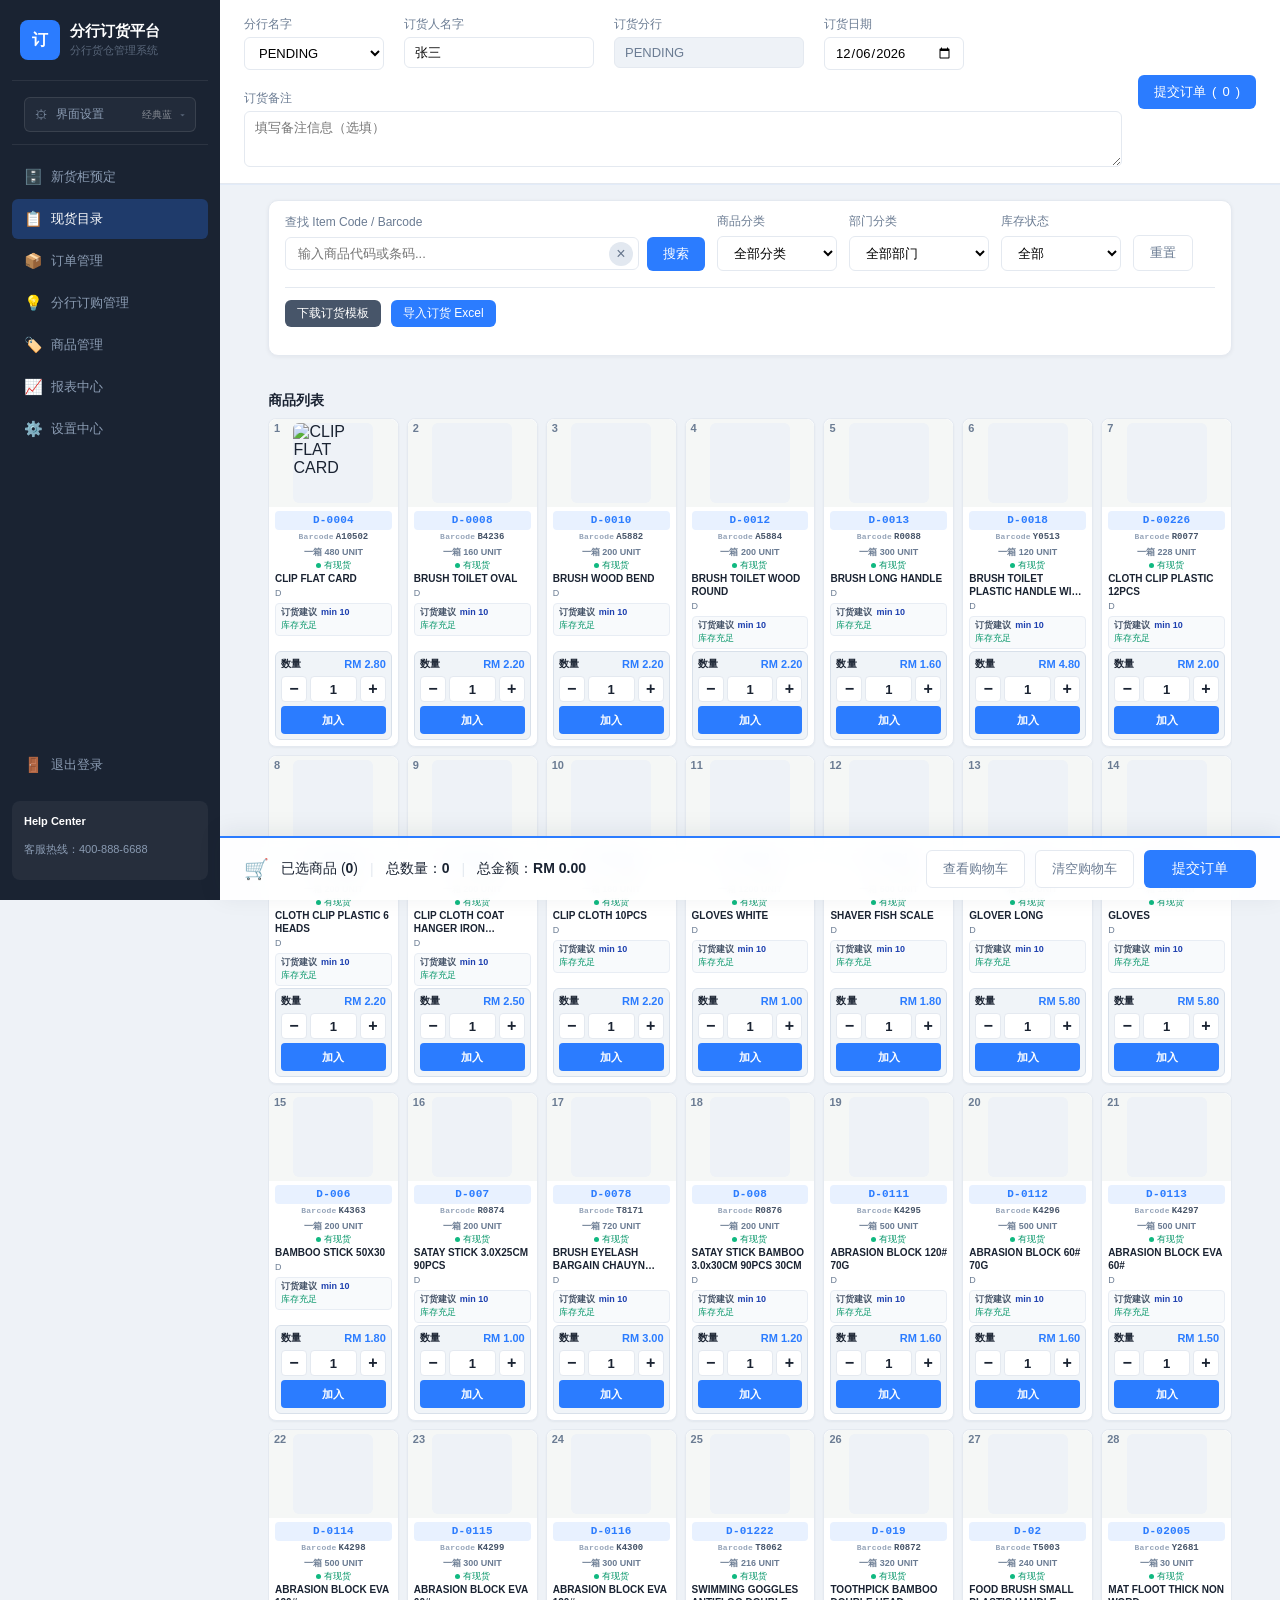
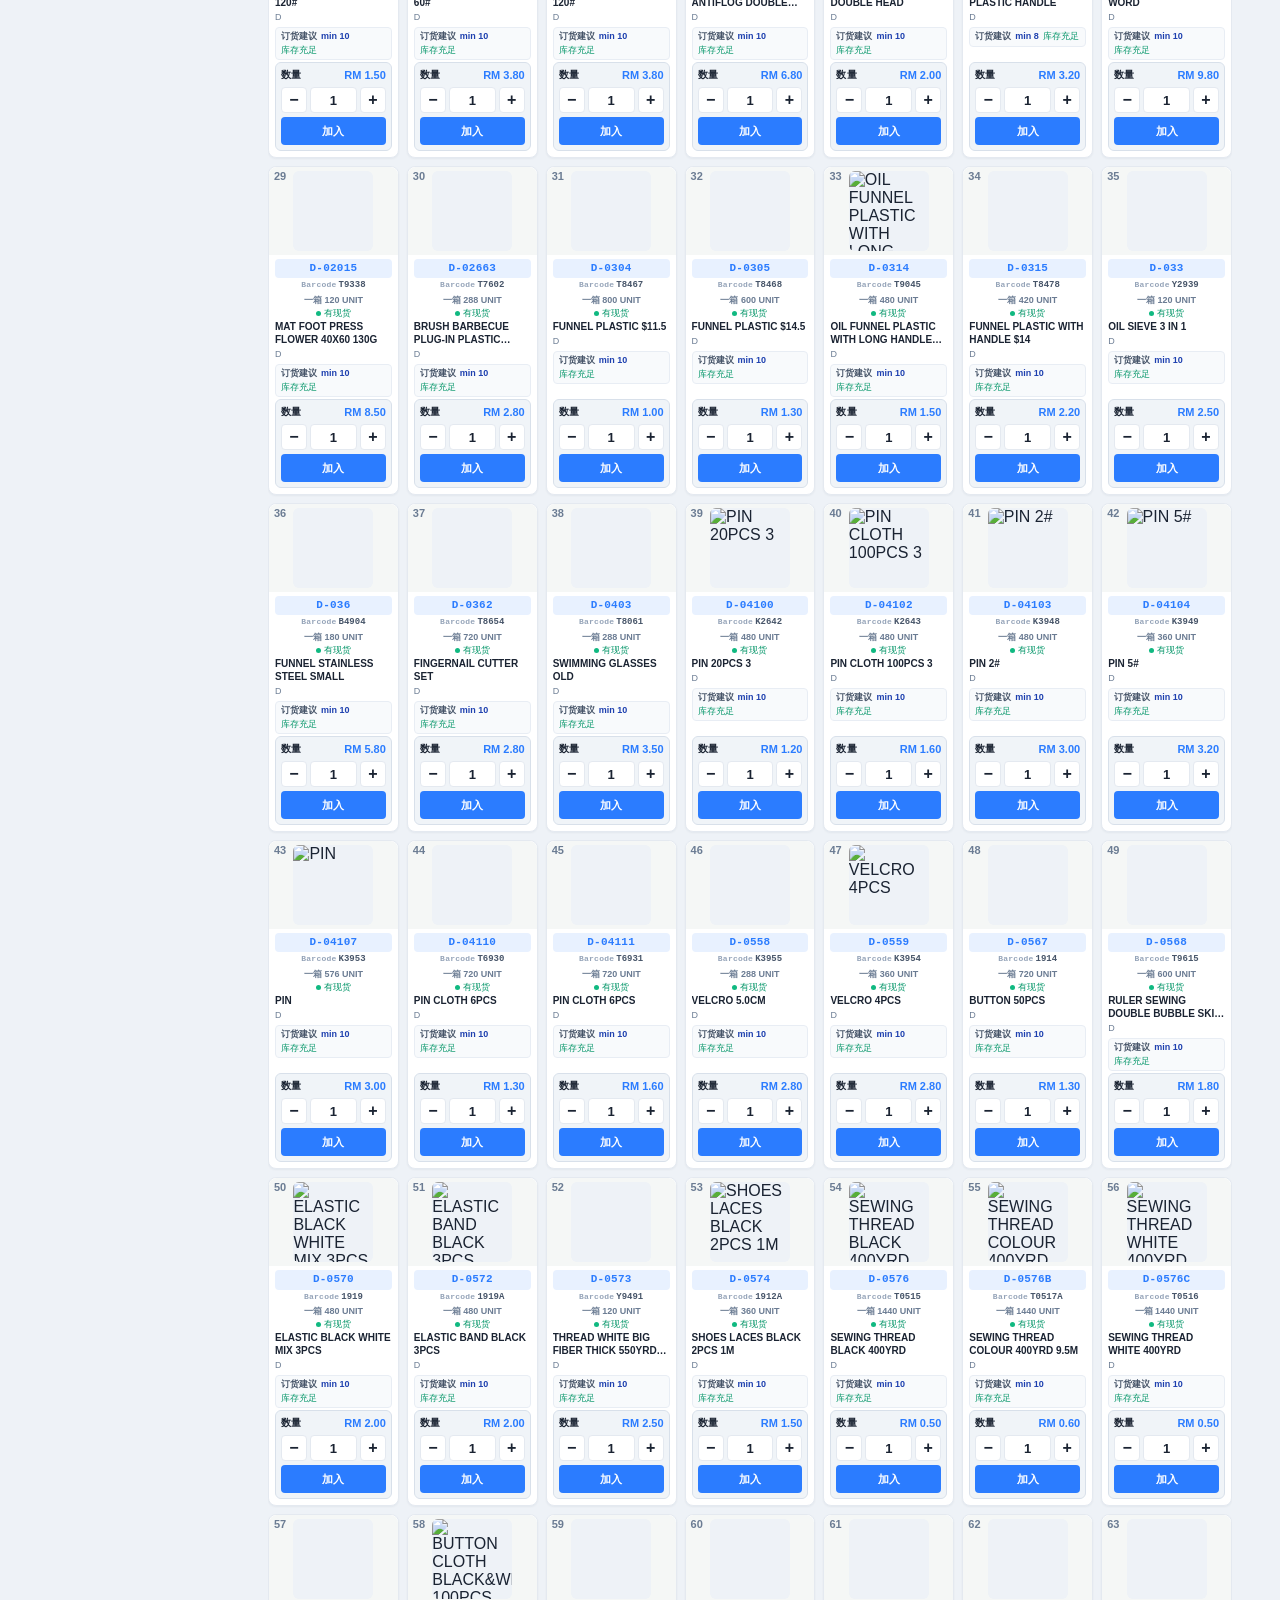
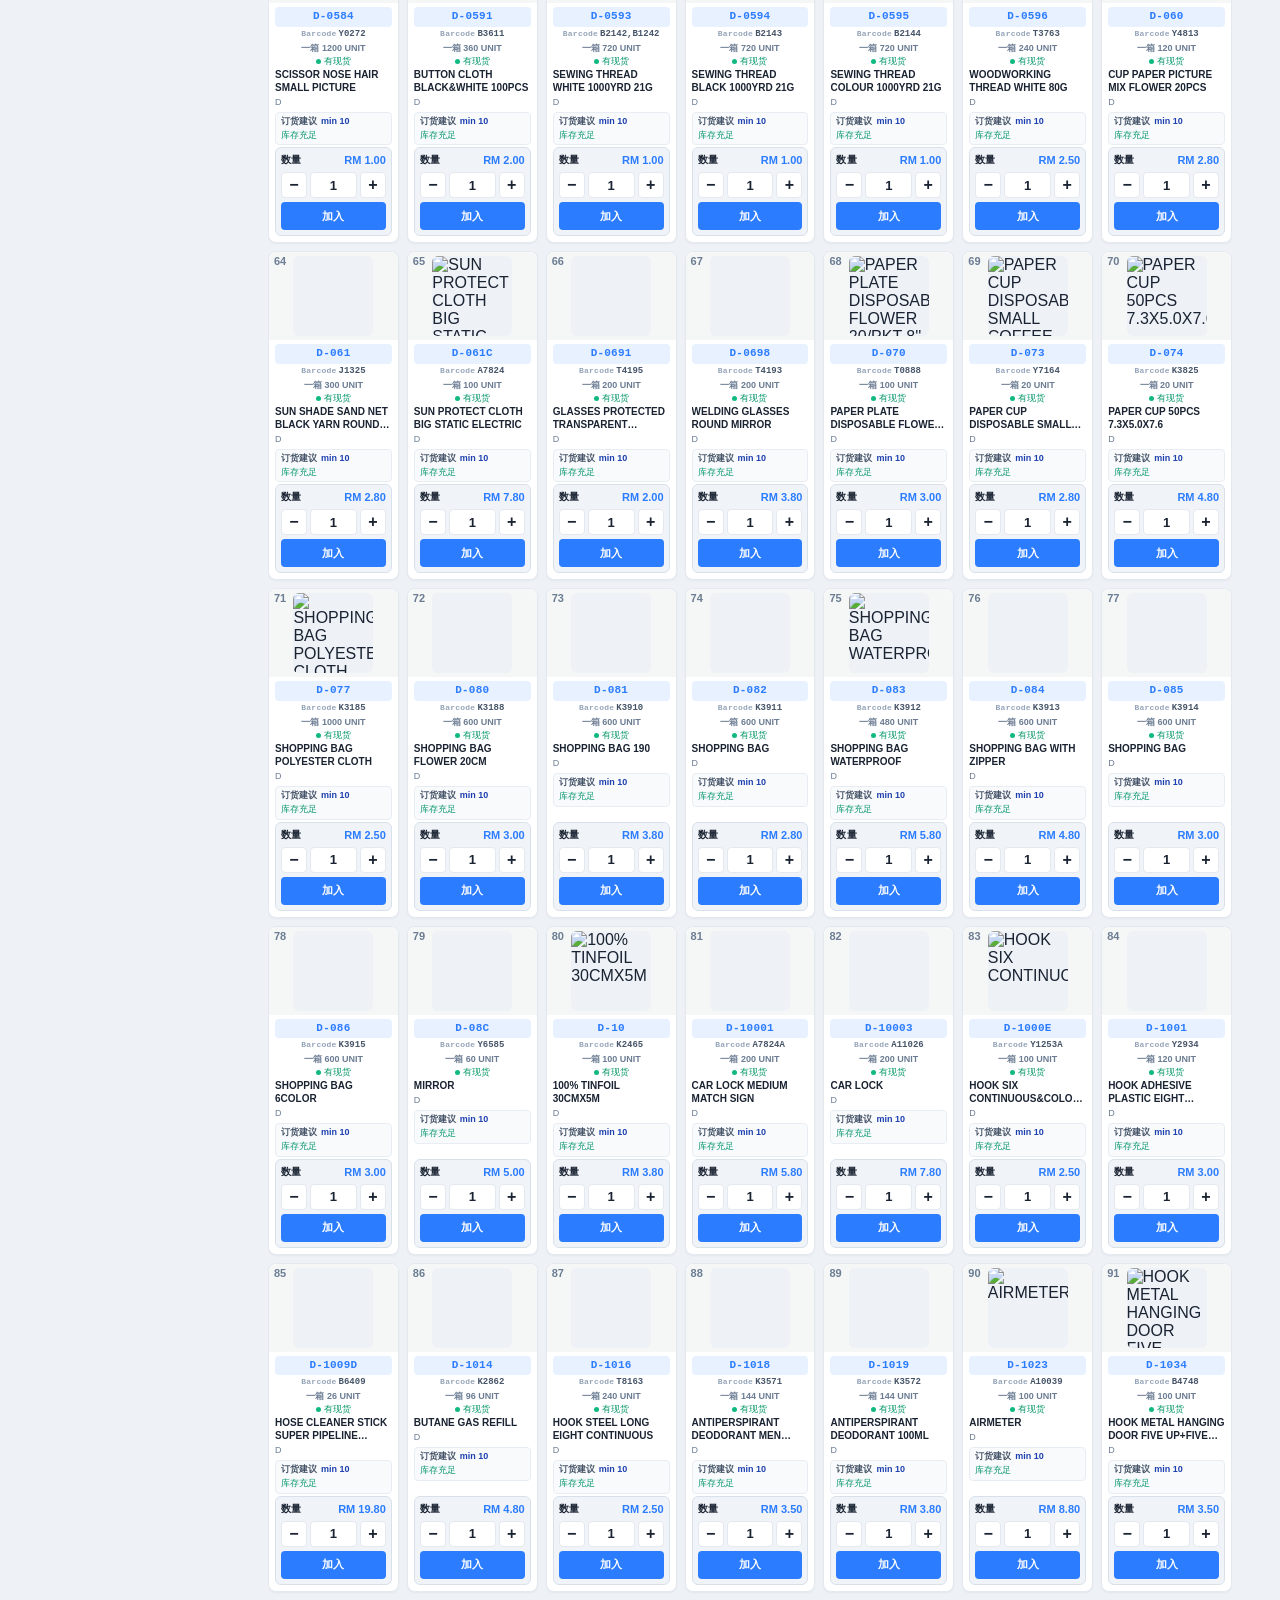
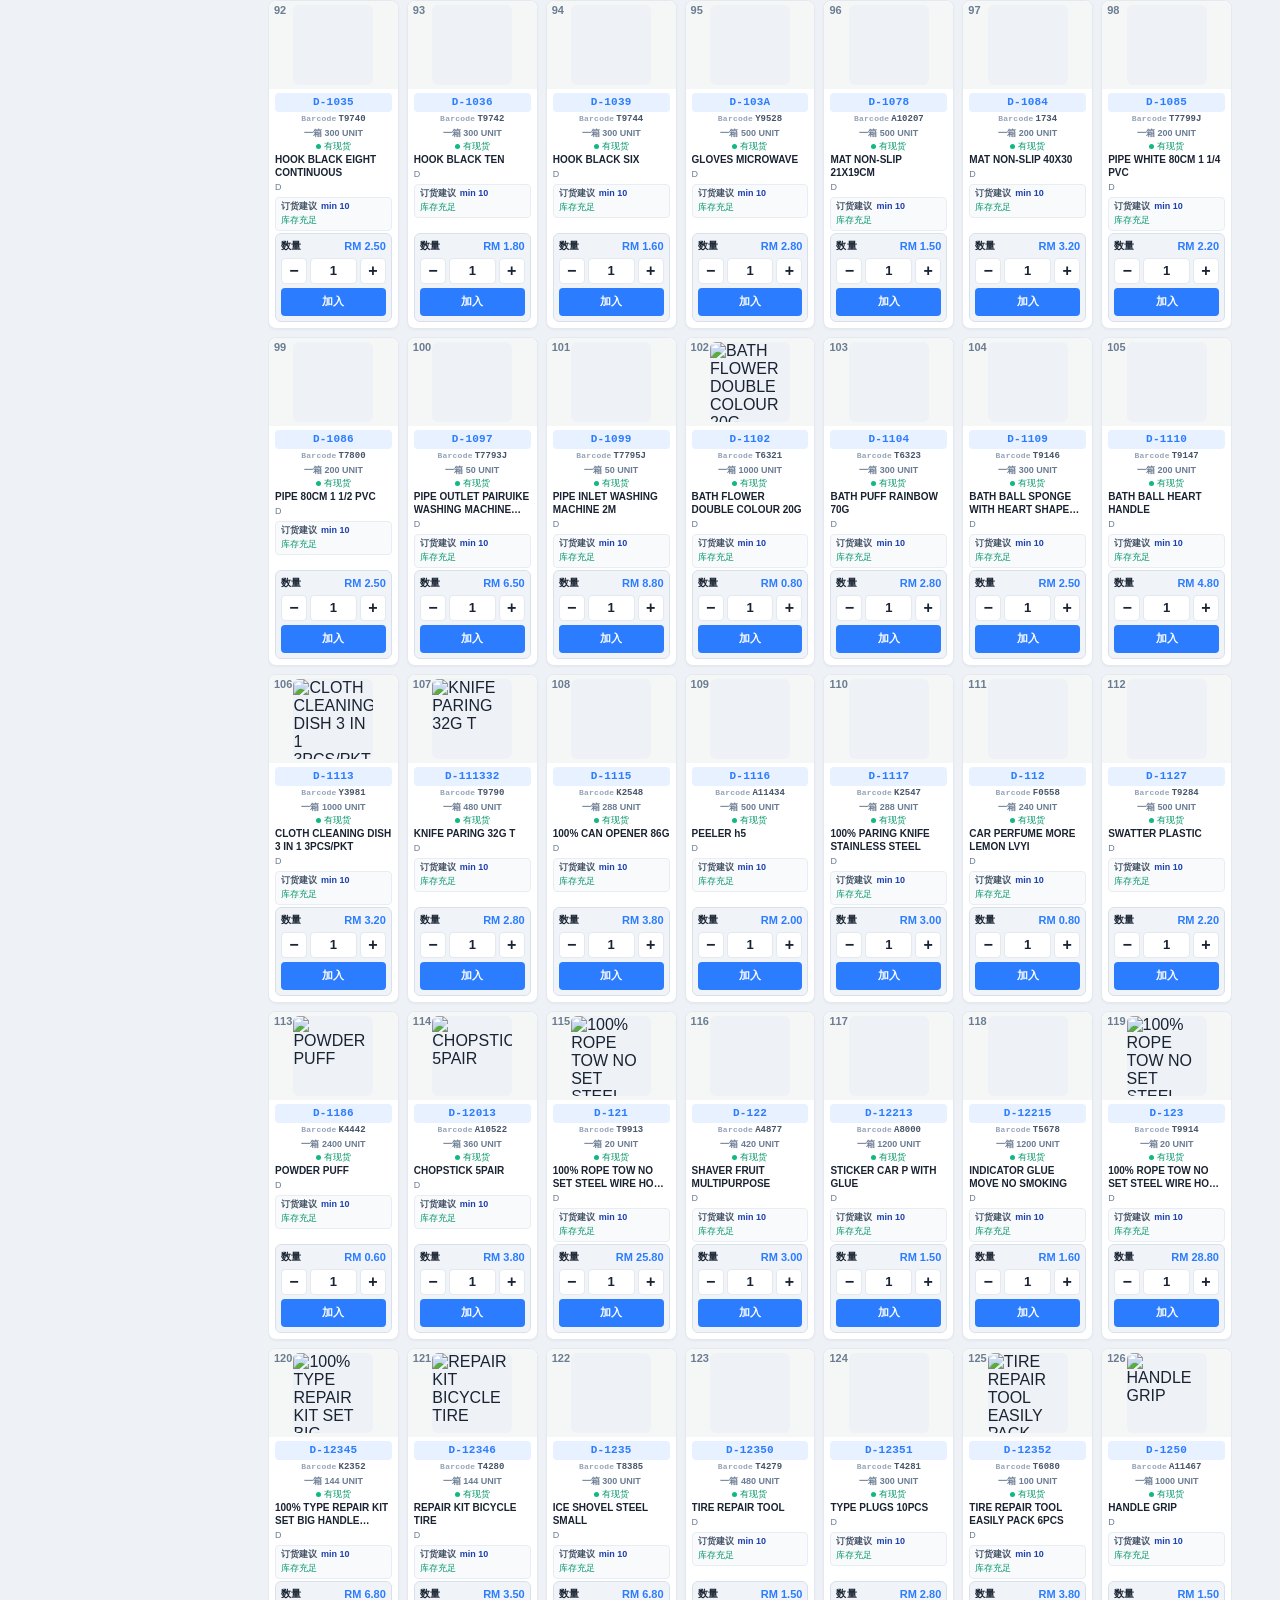
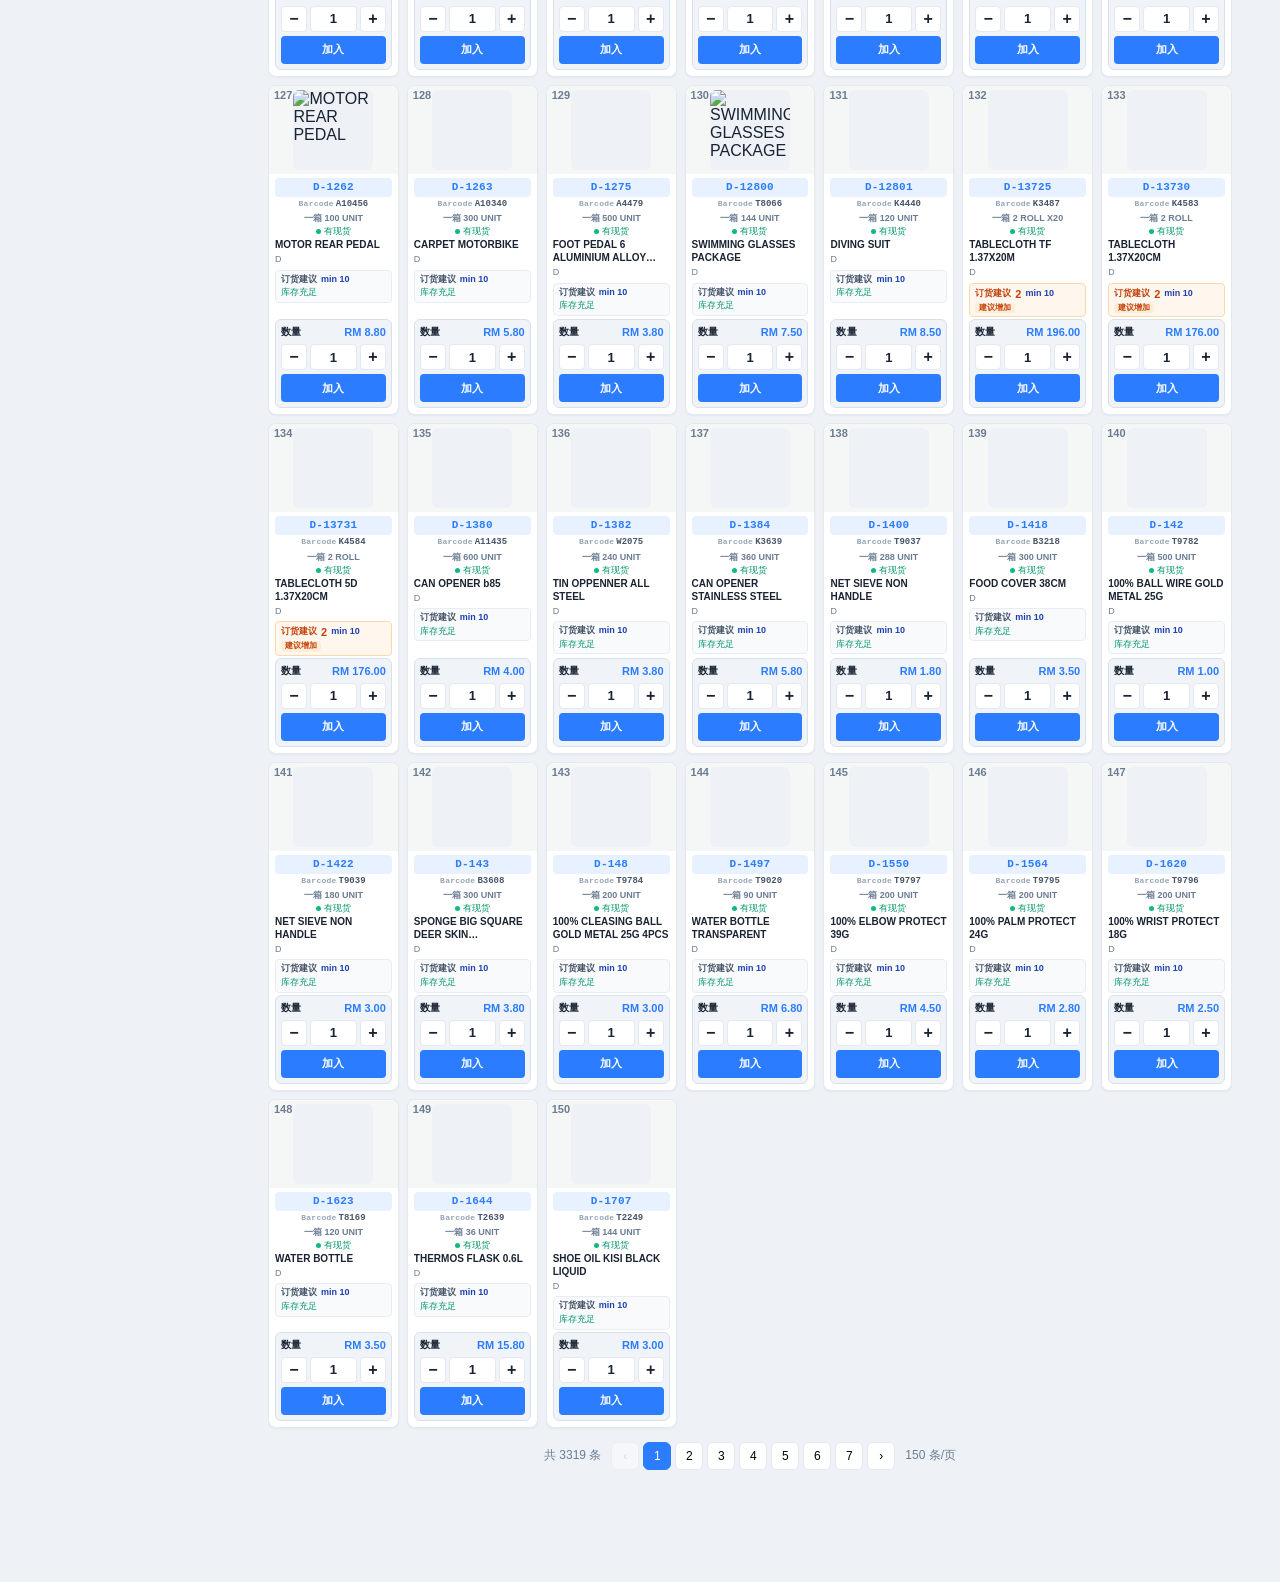
==== commit fa7e4746: "Fix platform UI/data and replace oversized local-data with seed.json for deploy. Remove storage/loca" ====
--- a/index.html
+++ b/index.html
@@ -6,8 +6,6 @@
   <meta name="viewport" content="width=device-width, initial-scale=1.0" />
   <title data-i18n-title-page="appTitle">分行订货平台</title>
   <link rel="stylesheet" href="styles.css" />
-  <link rel="preconnect" href="https://fonts.googleapis.com" />
-  <link href="https://fonts.googleapis.com/css2?family=Noto+Sans+SC:wght@400;500;600;700&display=swap" rel="stylesheet" />
 </head>
 <body>
   <script>
@@ -435,6 +433,8 @@
           <div class="products-warehouse-block">
             <div class="inventory-excel-admin panel">
               <h3 data-i18n="products.inventoryExcel">📥 上传最新库存 Excel</h3>
+              <p class="hint" data-i18n="products.inventoryHint"></p>
+              <p class="excel-columns hint" data-i18n="products.inventoryFields"></p>
               <div class="excel-actions">
                 <button class="btn btn-secondary" id="btn-download-inventory-template" data-i18n="products.dlInventoryTpl">下载库存 Excel 模板</button>
                 <button class="btn btn-ghost" id="btn-export-inventory" data-i18n="products.exportInventory">导出当前库存数据</button>
@@ -462,6 +462,8 @@
                       <th data-i18n="products.previewProduct">商品</th>
                       <th data-i18n="order.category">分类</th>
                       <th data-i18n="products.caseQty">箱数</th>
+                      <th data-i18n="order.unitPrice">Cost</th>
+                      <th data-i18n="order.barcode">Barcode</th>
                       <th data-i18n="order.sellPrice">卖价</th>
                     </tr>
                   </thead>
--- a/styles.css
+++ b/styles.css
@@ -18,7 +18,8 @@
   --shadow: 0 1px 4px rgba(26, 35, 50, 0.06);
   --shadow-md: 0 4px 20px rgba(26, 35, 50, 0.08);
   --focus-ring: 0 0 0 3px color-mix(in srgb, var(--primary) 28%, transparent);
-  --font: "Noto Sans SC", system-ui, sans-serif;
+  --font: "Microsoft YaHei UI", "Microsoft YaHei", "微软雅黑", "PingFang SC", "Hiragino Sans GB", "Noto Sans CJK SC", "Source Han Sans SC", "WenQuanYi Micro Hei", sans-serif;
+  --font-mono: Consolas, "Microsoft YaHei UI", "Microsoft YaHei", "PingFang SC", monospace;
   --login-bg: linear-gradient(135deg, #eef2f7 0%, #dbeafe 100%);
 }
 
@@ -64,6 +65,9 @@
 
 html {
   scroll-behavior: smooth;
+  -webkit-font-smoothing: antialiased;
+  -moz-osx-font-smoothing: grayscale;
+  text-rendering: optimizeLegibility;
 }
 
 html,
@@ -73,6 +77,53 @@
   font-family: var(--font);
   color: var(--text);
   background: var(--bg);
+}
+
+button,
+input,
+select,
+textarea,
+optgroup,
+option {
+  font-family: inherit;
+}
+
+/* 现货目录、订单管理、分行订购管理：统一华语字体 */
+#view-ordering,
+#view-orders,
+#view-suggestions {
+  font-family: var(--font);
+}
+
+.product-card-name,
+.product-card-desc,
+.product-card-suggest,
+.orders-item-name,
+.cart-line-name,
+.preview-name,
+.preview-cat,
+.preview-dept,
+.suggestions-matrix-table .col-item-name,
+.over-min-alerts-table .col-item-name {
+  font-family: var(--font);
+}
+
+.product-card-id,
+.product-card-barcode,
+.orders-item-code,
+.search-suggestion-code,
+.search-suggestion-barcode,
+.preview-code,
+.preview-barcode,
+.data-table code {
+  font-family: var(--font-mono);
+}
+
+html:lang(en) .product-card-name,
+html:lang(en) .orders-item-name,
+html:lang(ms) .product-card-name,
+html:lang(ms) .orders-item-name {
+  font-family: var(--font);
 }
 
 .app {
@@ -696,7 +747,7 @@
 
 .search-suggestion-barcode {
   font-size: 11px;
-  font-family: ui-monospace, SFMono-Regular, Menlo, Consolas, monospace;
+  font-family: var(--font-mono);
   color: #64748b;
 }
 
@@ -782,6 +833,7 @@
   font-size: 14px;
   font-weight: 600;
   color: var(--text);
+  font-family: var(--font);
   line-height: 1.4;
   display: -webkit-box;
   -webkit-line-clamp: 2;
@@ -792,7 +844,7 @@
 .search-preview-code {
   margin-top: 4px;
   font-size: 13px;
-  font-family: ui-monospace, SFMono-Regular, Menlo, Consolas, monospace;
+  font-family: var(--font-mono);
   color: var(--primary);
   font-weight: 600;
 }
@@ -858,12 +910,13 @@
 .search-suggestion-code {
   font-size: 13px;
   color: var(--primary);
-  font-family: ui-monospace, SFMono-Regular, Menlo, Consolas, monospace;
+  font-family: var(--font-mono);
 }
 
 .search-suggestion-name {
   font-size: 12px;
   color: var(--text);
+  font-family: var(--font);
   white-space: nowrap;
   overflow: hidden;
   text-overflow: ellipsis;
@@ -1114,7 +1167,7 @@
   position: relative;
   background: var(--surface);
   border-radius: 10px;
-  overflow: visible;
+  overflow: hidden;
   border: 1px solid var(--border);
   box-shadow: 0 1px 3px rgba(26, 35, 50, 0.06);
   transition: box-shadow 0.2s;
@@ -1210,30 +1263,44 @@
   flex: 1;
   gap: 3px;
   padding: 6px 8px 8px;
+  min-width: 0;
+  width: 100%;
 }
 
 .product-card-id {
-  font-family: ui-monospace, SFMono-Regular, Menlo, Consolas, monospace;
+  display: block;
+  width: 100%;
+  max-width: 100%;
+  box-sizing: border-box;
+  font-family: var(--font-mono);
   font-size: 14px;
   font-weight: 700;
   color: var(--primary);
   background: var(--primary-light);
   padding: 5px 8px;
   border-radius: 6px;
-  letter-spacing: 0.04em;
+  letter-spacing: 0.02em;
   text-align: center;
   line-height: 1.2;
-  word-break: break-all;
+  white-space: nowrap;
+  overflow: hidden;
+  text-overflow: ellipsis;
 }
 
 .product-card-barcode {
-  font-family: ui-monospace, SFMono-Regular, Menlo, Consolas, monospace;
+  display: block;
+  width: 100%;
+  max-width: 100%;
+  box-sizing: border-box;
+  font-family: var(--font-mono);
   font-size: 11px;
   font-weight: 600;
   color: #475569;
   text-align: center;
   line-height: 1.2;
-  word-break: break-all;
+  white-space: nowrap;
+  overflow: hidden;
+  text-overflow: ellipsis;
 }
 
 .product-card-barcode-label {
@@ -1283,6 +1350,8 @@
   justify-content: center;
   gap: 4px;
   margin-top: 1px;
+  min-width: 0;
+  width: 100%;
 }
 
 .product-card-case {
@@ -1539,6 +1608,8 @@
   display: flex;
   flex-direction: column;
   gap: 2px;
+  min-width: 0;
+  width: 100%;
 }
 
 #view-ordering .product-card-compact .product-card-stock-wrap {
@@ -2909,7 +2980,7 @@
   display: inline-block;
   font-size: 16px;
   font-weight: 700;
-  font-family: ui-monospace, SFMono-Regular, Menlo, Consolas, monospace;
+  font-family: var(--font-mono);
   color: var(--primary);
   letter-spacing: 0.02em;
   line-height: 1.3;
@@ -4046,7 +4117,7 @@
 
 .preview-code {
   display: block;
-  font-family: ui-monospace, SFMono-Regular, Menlo, Consolas, monospace;
+  font-family: var(--font-mono);
   font-size: 12px;
   font-weight: 700;
   color: var(--primary);
@@ -4108,6 +4179,27 @@
   color: var(--primary);
   white-space: nowrap;
   font-variant-numeric: tabular-nums;
+}
+
+.preview-cell-cost {
+  font-size: 13px;
+  font-weight: 600;
+  color: #475569;
+  white-space: nowrap;
+  font-variant-numeric: tabular-nums;
+}
+
+.preview-cell-barcode {
+  min-width: 88px;
+  max-width: 140px;
+}
+
+.preview-barcode {
+  font-family: var(--font-mono);
+  font-size: 12px;
+  font-weight: 600;
+  color: #475569;
+  word-break: break-all;
 }
 
 .stock-input {
@@ -4516,6 +4608,7 @@
   font-size: 13px;
   font-weight: 500;
   color: var(--text);
+  font-family: var(--font);
   line-height: 1.4;
   display: -webkit-box;
   -webkit-line-clamp: 2;
@@ -4721,7 +4814,174 @@
 
 @media (max-width: 768px) {
   .app {
-    grid-template-columns: 1fr;
+    display: flex;
+    flex-direction: column;
+    min-height: 100vh;
+    min-height: 100dvh;
+  }
+
+  .sidebar {
+    position: fixed;
+    top: 0;
+    left: 0;
+    right: 0;
+    bottom: auto;
+    height: auto;
+    max-height: none;
+    z-index: 200;
+    flex-direction: row;
+    align-items: center;
+    gap: 8px;
+    padding: 8px 10px;
+    padding-top: max(8px, env(safe-area-inset-top));
+    overflow: hidden;
+    border-bottom: 1px solid rgba(255, 255, 255, 0.08);
+  }
+
+  .brand {
+    flex: 0 0 auto;
+    padding: 0;
+    margin: 0;
+    border: none;
+    gap: 8px;
+  }
+
+  .brand-icon {
+    width: 34px;
+    height: 34px;
+    font-size: 14px;
+  }
+
+  .brand h1 {
+    font-size: 14px;
+    white-space: nowrap;
+  }
+
+  .brand p,
+  .pref-panel,
+  .sidebar-footer {
+    display: none !important;
+  }
+
+  .nav {
+    flex: 1;
+    flex-direction: row;
+    align-items: stretch;
+    gap: 4px;
+    overflow-x: auto;
+    overflow-y: hidden;
+    -webkit-overflow-scrolling: touch;
+    scrollbar-width: none;
+    min-width: 0;
+    padding-bottom: 2px;
+  }
+
+  .nav::-webkit-scrollbar {
+    display: none;
+  }
+
+  .nav-item {
+    flex: 0 0 auto;
+    flex-direction: column;
+    justify-content: center;
+    align-items: center;
+    gap: 2px;
+    min-width: 52px;
+    max-width: 72px;
+    padding: 6px 8px;
+    font-size: 10px;
+    line-height: 1.2;
+    text-align: center;
+    white-space: normal;
+  }
+
+  .nav-item .nav-icon {
+    font-size: 17px;
+    line-height: 1;
+  }
+
+  .logout-btn {
+    margin-top: 0;
+  }
+
+  .content-wrap {
+    flex: 1;
+    min-height: 0;
+    padding-top: calc(56px + env(safe-area-inset-top));
+    padding-bottom: calc(88px + env(safe-area-inset-bottom));
+  }
+
+  .main {
+    overflow-x: auto;
+    -webkit-overflow-scrolling: touch;
+  }
+
+  #view-ordering,
+  #view-cabinet-reserve {
+    overflow-x: hidden;
+  }
+
+  #view-ordering .product-grid-spot > .product-card {
+    width: 100%;
+  }
+
+  .order-header {
+    flex-direction: column;
+    align-items: stretch;
+    gap: 12px;
+    padding: 12px 14px;
+  }
+
+  .header-fields {
+    display: grid;
+    grid-template-columns: 1fr 1fr;
+    gap: 10px 12px;
+    width: 100%;
+  }
+
+  .header-field {
+    min-width: 0;
+  }
+
+  .header-field input,
+  .header-field select,
+  .header-field textarea {
+    width: 100%;
+    min-width: 0;
+    font-size: 16px;
+    padding: 10px 12px;
+  }
+
+  .header-field-remark {
+    grid-column: 1 / -1;
+    min-width: 0;
+  }
+
+  .order-header > .btn-primary {
+    width: 100%;
+    min-height: 44px;
+    font-size: 15px;
+  }
+
+  .ordering-layout {
+    padding: 12px 14px;
+    gap: 10px;
+  }
+
+  .filter-bar {
+    padding: 12px;
+    gap: 10px;
+  }
+
+  .filter-group,
+  .search-group-spot {
+    flex: 1 1 100%;
+    min-width: 0;
+    max-width: none;
+  }
+
+  .search-row-spot {
+    width: 100%;
   }
 
   .search-row-main {
@@ -4729,46 +4989,167 @@
     min-width: 0;
   }
 
+  .search-row {
+    flex-wrap: wrap;
+    width: 100%;
+  }
+
+  .search-row input {
+    width: 100%;
+    min-width: 0;
+    font-size: 16px;
+    min-height: 44px;
+  }
+
+  .search-row .btn {
+    flex: 1 1 auto;
+    min-height: 44px;
+  }
+
   .search-preview {
     width: 100%;
     min-width: 0;
   }
 
-  .search-row input {
+  .filter-group select {
     width: 100%;
-    min-width: 0;
-  }
-
-  .sidebar {
-    position: relative;
-    height: auto;
+    min-height: 44px;
+    font-size: 16px;
   }
 
   #view-ordering .product-grid-spot {
-    grid-template-columns: repeat(auto-fill, minmax(118px, 1fr));
-    gap: 6px;
+    grid-template-columns: repeat(2, minmax(0, 1fr));
+    gap: 10px;
+  }
+
+  #view-ordering .product-card-compact .product-card-image {
+    height: 100px;
+  }
+
+  #view-ordering .product-card-compact .product-card-image .product-thumb {
+    width: 92px;
+    height: 92px;
   }
 
   #view-ordering .product-card-compact .product-card-id {
+    font-size: 11px;
+    padding: 3px 5px;
+    letter-spacing: 0;
+  }
+
+  #view-ordering .product-card-compact .product-card-barcode {
+    font-size: 9px;
+    line-height: 1.15;
+  }
+
+  .suggestions-matrix-table th.col-item-code,
+  .suggestions-matrix-table td.col-item-code,
+  .suggestions-matrix-table th.col-item-name,
+  .suggestions-matrix-table td.col-item-name {
+    position: -webkit-sticky;
+    position: sticky;
+  }
+
+  .suggestions-matrix-section-min-order th.col-check,
+  .suggestions-matrix-section-min-order td.col-check {
+    position: -webkit-sticky;
+    position: sticky;
+  }
+
+  #view-ordering .product-card-compact .product-card-name {
+    font-size: 12px;
+    -webkit-line-clamp: 3;
+  }
+
+  #view-ordering .product-card-compact .product-card-order .qty-btn {
+    width: 36px;
+    height: 36px;
+  }
+
+  #view-ordering .product-card-compact .product-card-order .qty-input {
+    height: 36px;
+    font-size: 16px;
+  }
+
+  #view-ordering .product-card-compact .product-card-add {
+    height: 40px;
+    font-size: 13px;
+  }
+
+  .product-grid {
+    grid-template-columns: repeat(2, minmax(0, 1fr));
+    gap: 10px;
+  }
+
+  .product-card-id {
+    font-size: 12px;
+    padding: 4px 6px;
+    letter-spacing: 0;
+  }
+
+  .product-card-barcode {
     font-size: 10px;
-    padding: 2px 4px;
-  }
-
-  .product-grid {
-    grid-template-columns: repeat(auto-fill, minmax(150px, 1fr));
-    gap: 8px;
-  }
-
-  .product-card-id {
-    font-size: 13px;
-    padding: 4px 6px;
+  }
+
+  .product-card-image {
+    height: 100px;
+  }
+
+  .product-card-image .product-thumb {
+    width: 92px;
+    height: 92px;
   }
 
   .cart-bar {
     left: 0;
+    right: 0;
+    bottom: 0;
     flex-direction: column;
+    align-items: stretch;
     gap: 10px;
-    padding: 12px 16px;
+    padding: 10px 14px;
+    padding-bottom: max(10px, env(safe-area-inset-bottom));
+  }
+
+  .cart-info {
+    flex-wrap: wrap;
+    gap: 8px;
+    font-size: 13px;
+    line-height: 1.4;
+  }
+
+  .cart-actions {
+    width: 100%;
+    flex-wrap: wrap;
+    gap: 8px;
+  }
+
+  .cart-actions .btn {
+    flex: 1 1 calc(50% - 4px);
+    min-height: 44px;
+    justify-content: center;
+  }
+
+  .cart-actions .btn-primary,
+  .cart-actions .btn-lg {
+    flex: 1 1 100%;
+    min-height: 46px;
+    font-size: 15px;
+  }
+
+  .btn {
+    min-height: 40px;
+  }
+
+  .pagination {
+    flex-wrap: wrap;
+    gap: 6px;
+    justify-content: center;
+  }
+
+  .pagination .btn {
+    min-width: 40px;
+    min-height: 40px;
   }
 
   .cart-list-header {
@@ -4824,22 +5205,17 @@
     justify-content: space-between;
   }
 
-  .order-header {
-    flex-direction: column;
-    align-items: stretch;
-  }
-
   .orders-summary {
     grid-template-columns: 1fr;
-    margin-left: 16px;
-    margin-right: 16px;
+    margin-left: 12px;
+    margin-right: 12px;
   }
 
   .orders-toolbar,
   .orders-summary-panel,
   .orders-detail-panel {
-    margin-left: 16px;
-    margin-right: 16px;
+    margin-left: 12px;
+    margin-right: 12px;
   }
 
   .orders-item-code {
@@ -4868,6 +5244,47 @@
 
   .order-detail-summary {
     grid-template-columns: 1fr 1fr;
+  }
+
+  .page-header {
+    padding: 12px 14px;
+  }
+
+  .panel {
+    border-radius: 10px;
+  }
+
+  .login-card {
+    width: min(100%, 420px);
+    margin: 16px;
+    padding: 24px 20px;
+  }
+
+  .login-page {
+    padding: 16px;
+    align-items: flex-start;
+    padding-top: max(24px, env(safe-area-inset-top));
+  }
+}
+
+@media (max-width: 400px) {
+  .header-fields {
+    grid-template-columns: 1fr;
+  }
+
+  #view-ordering .product-grid-spot,
+  .product-grid {
+    grid-template-columns: 1fr;
+  }
+
+  .nav-item {
+    min-width: 46px;
+    padding: 6px 6px;
+    font-size: 9px;
+  }
+
+  .brand h1 {
+    font-size: 13px;
   }
 }
 
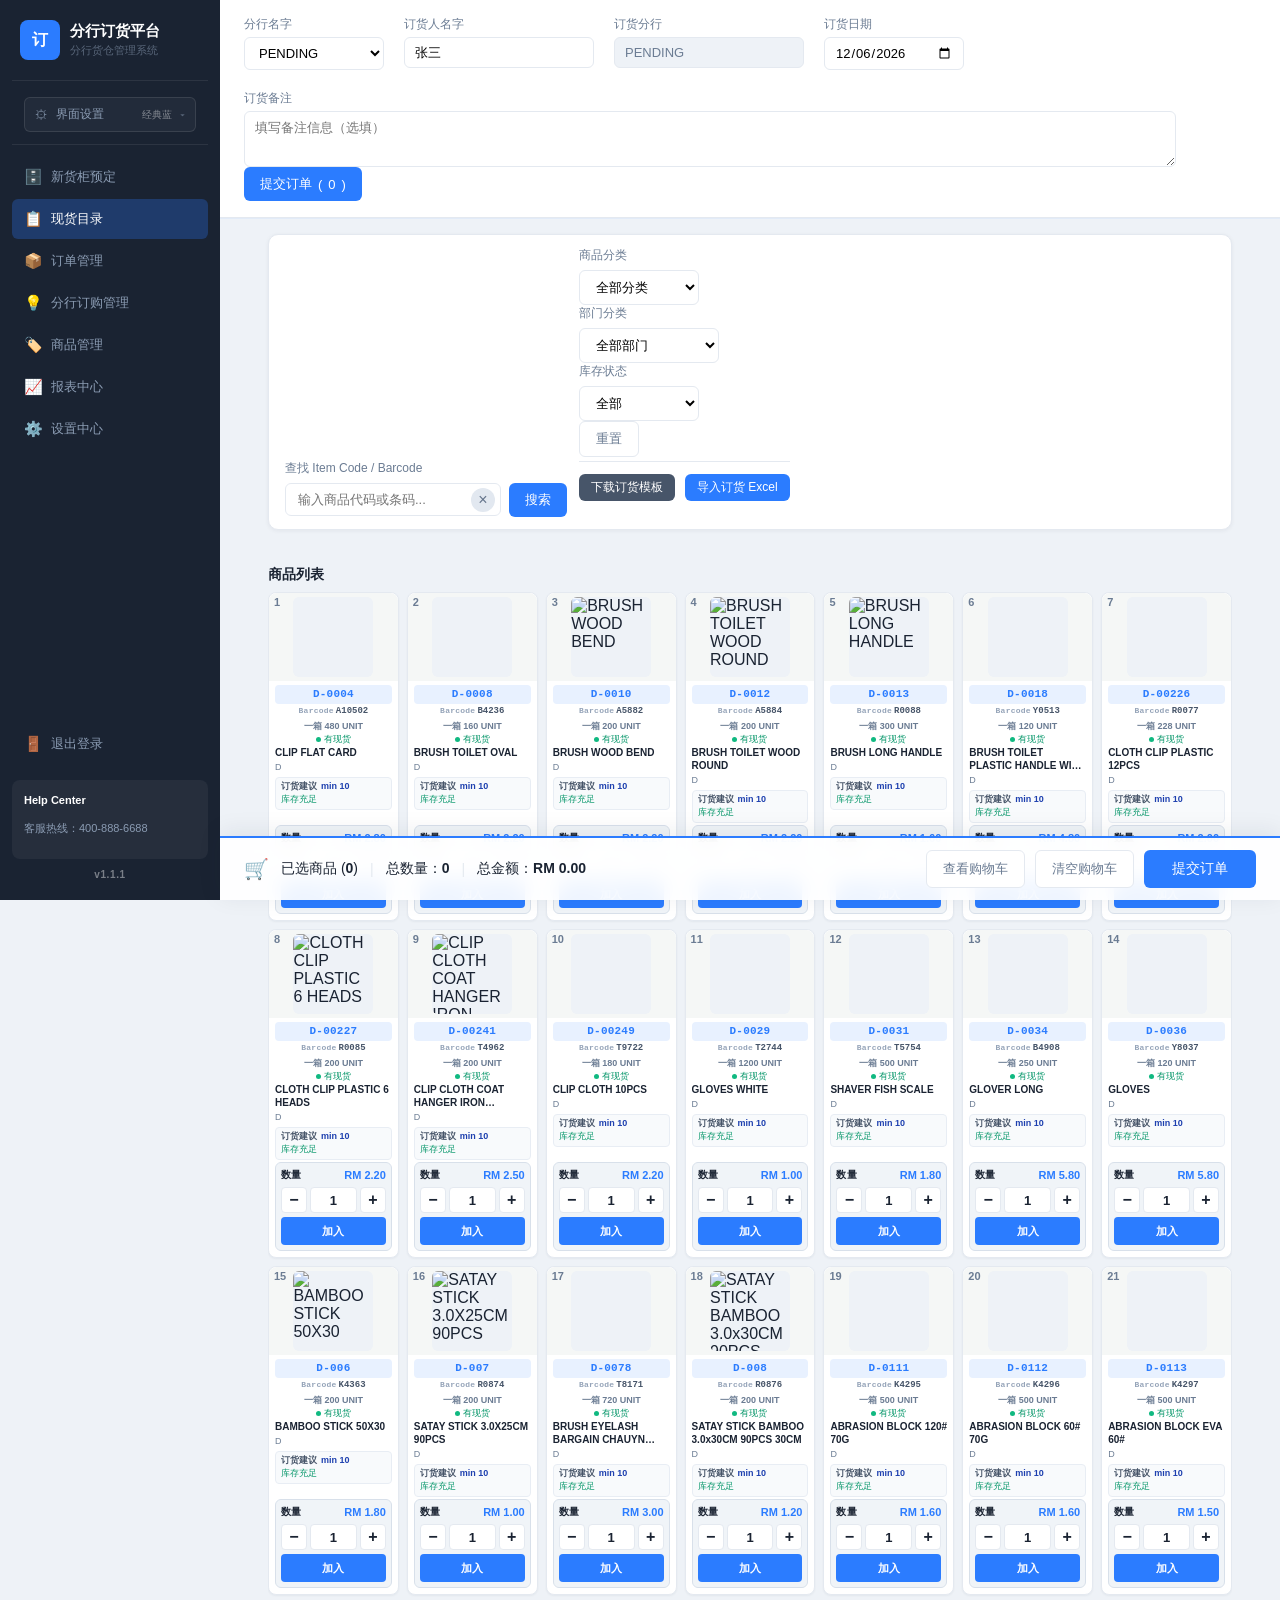
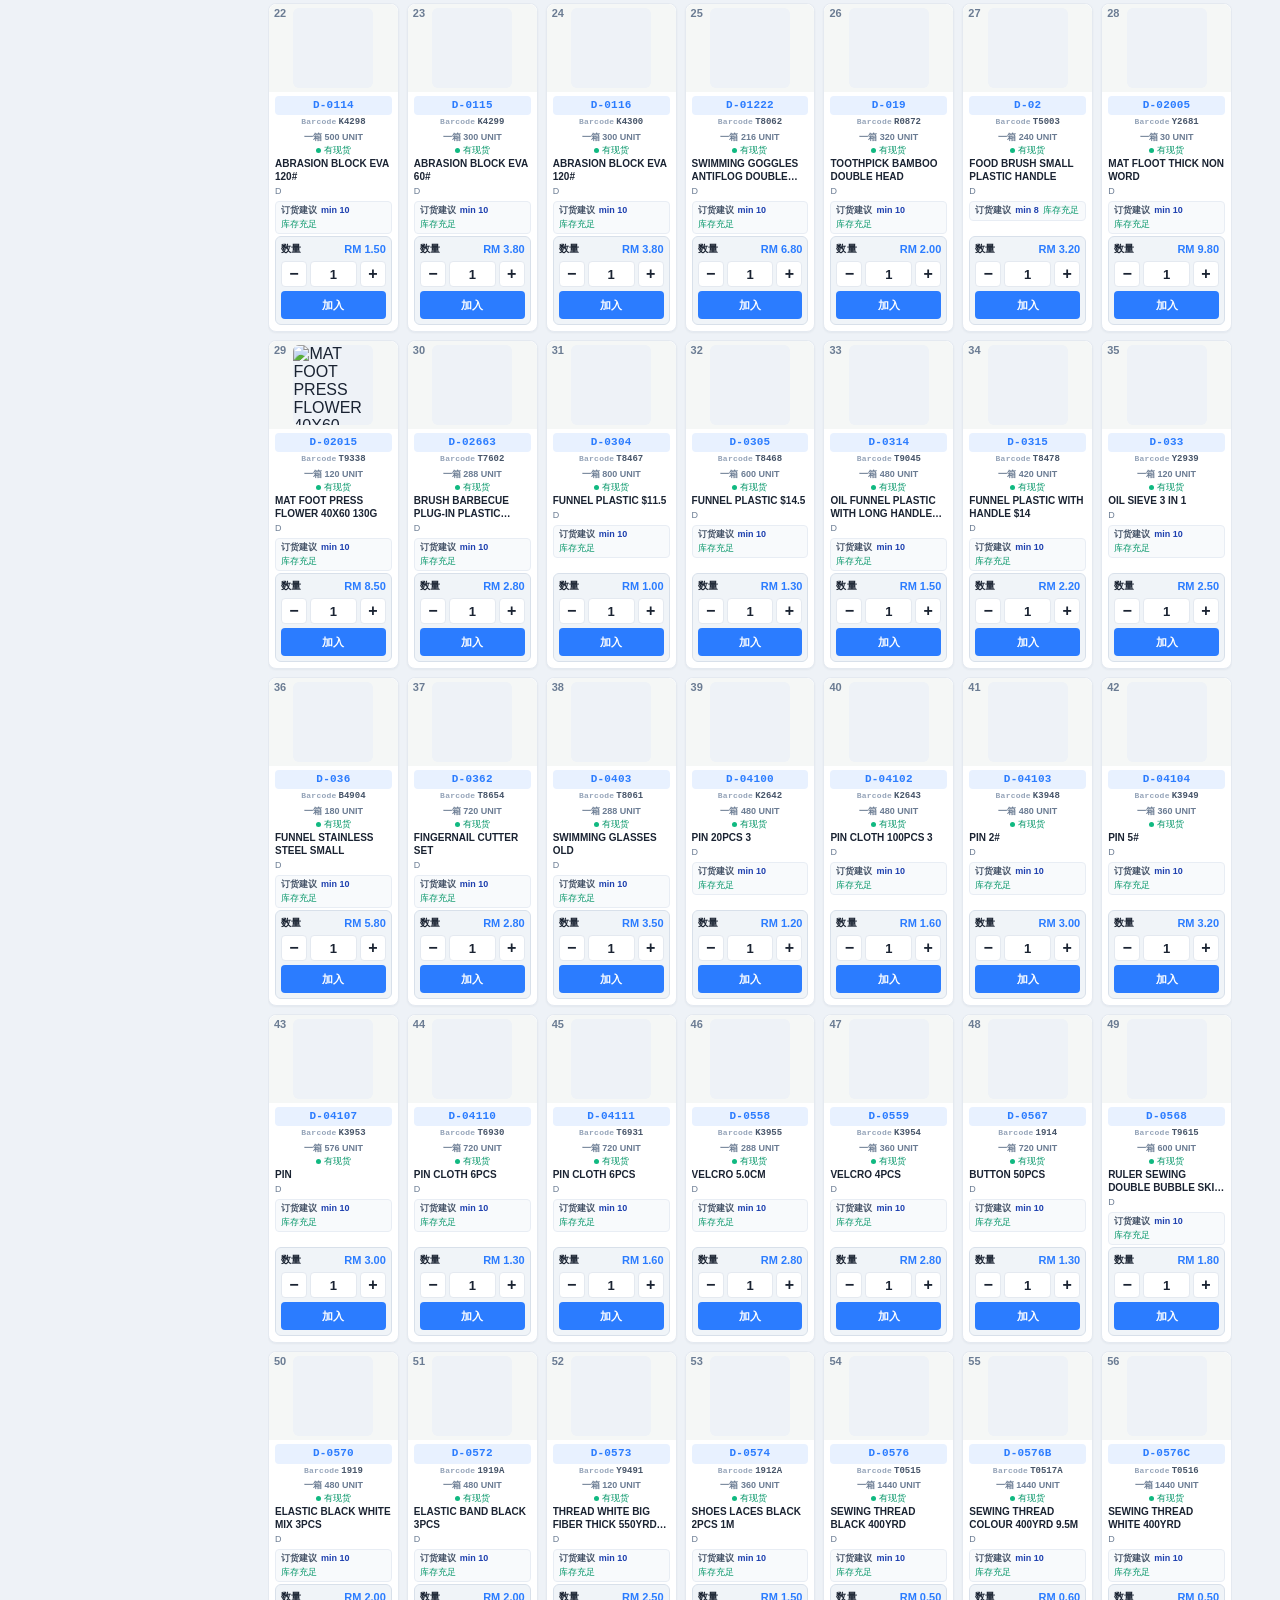
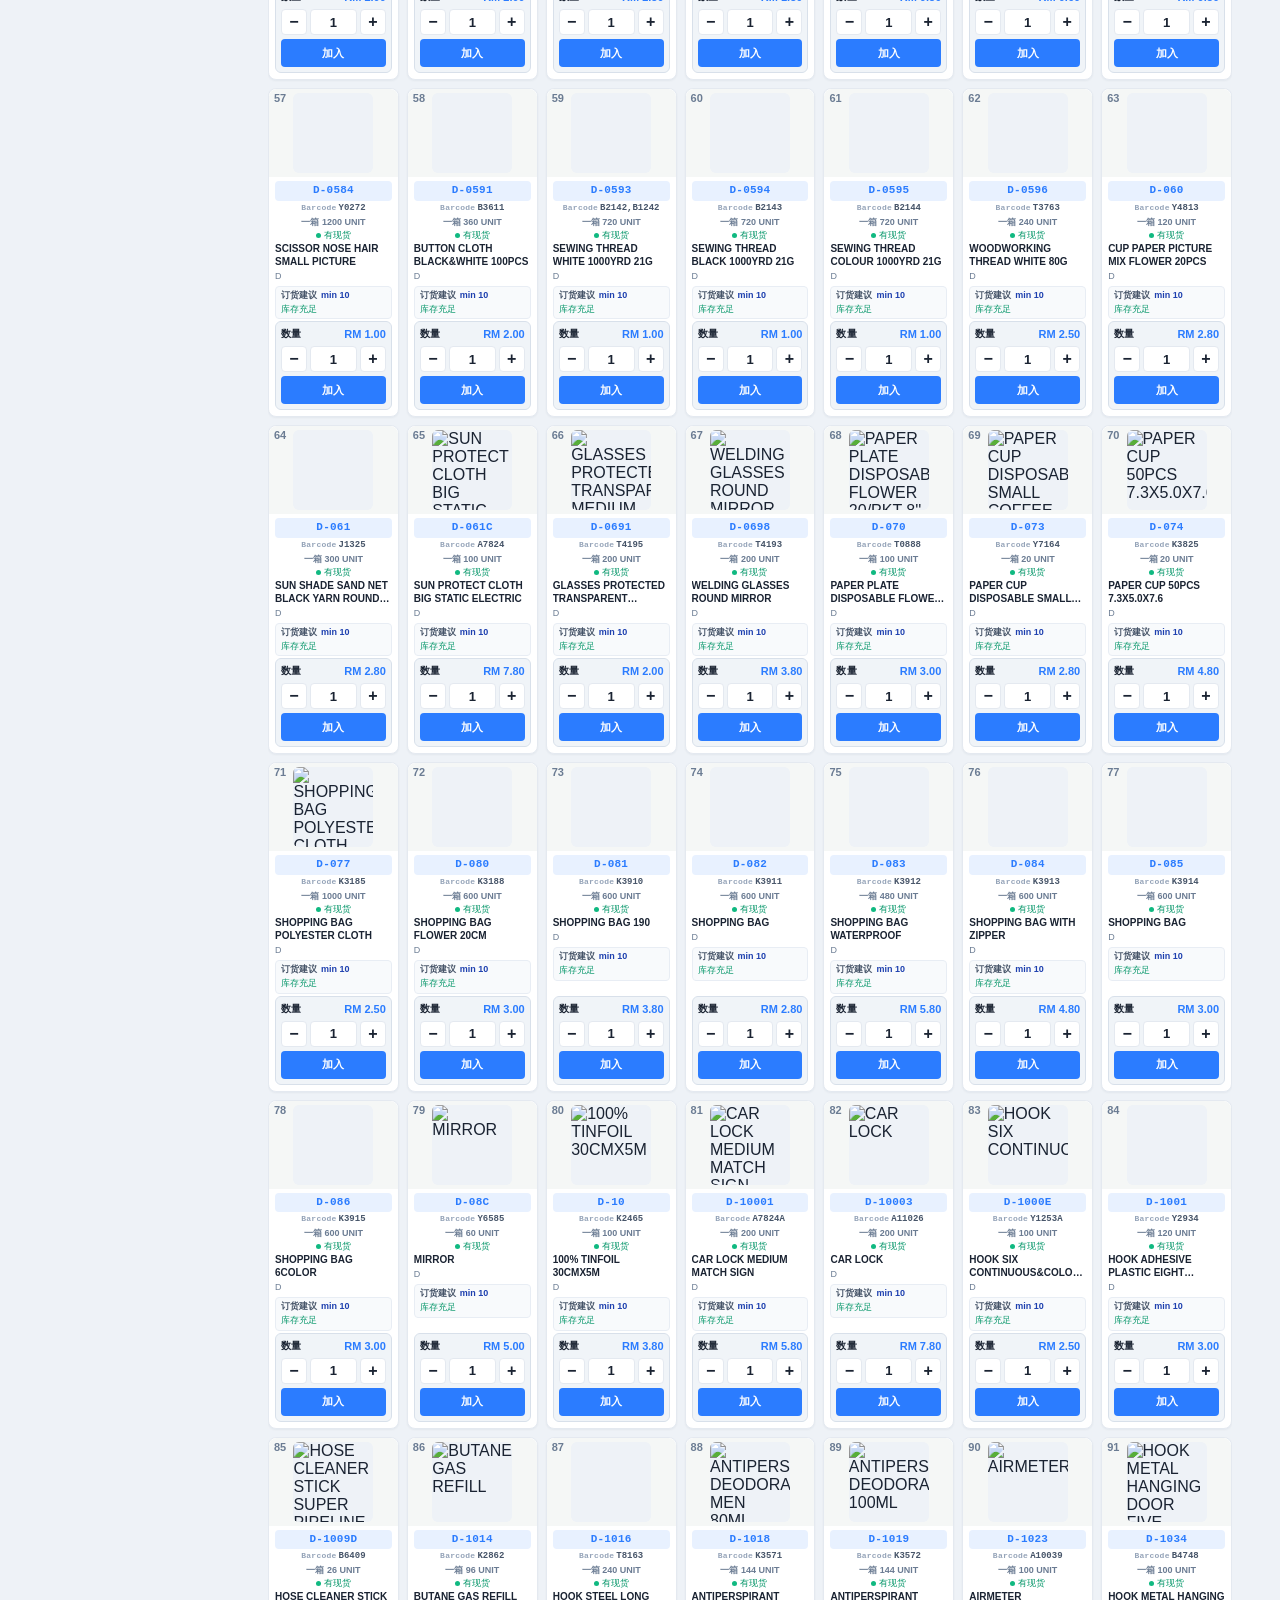
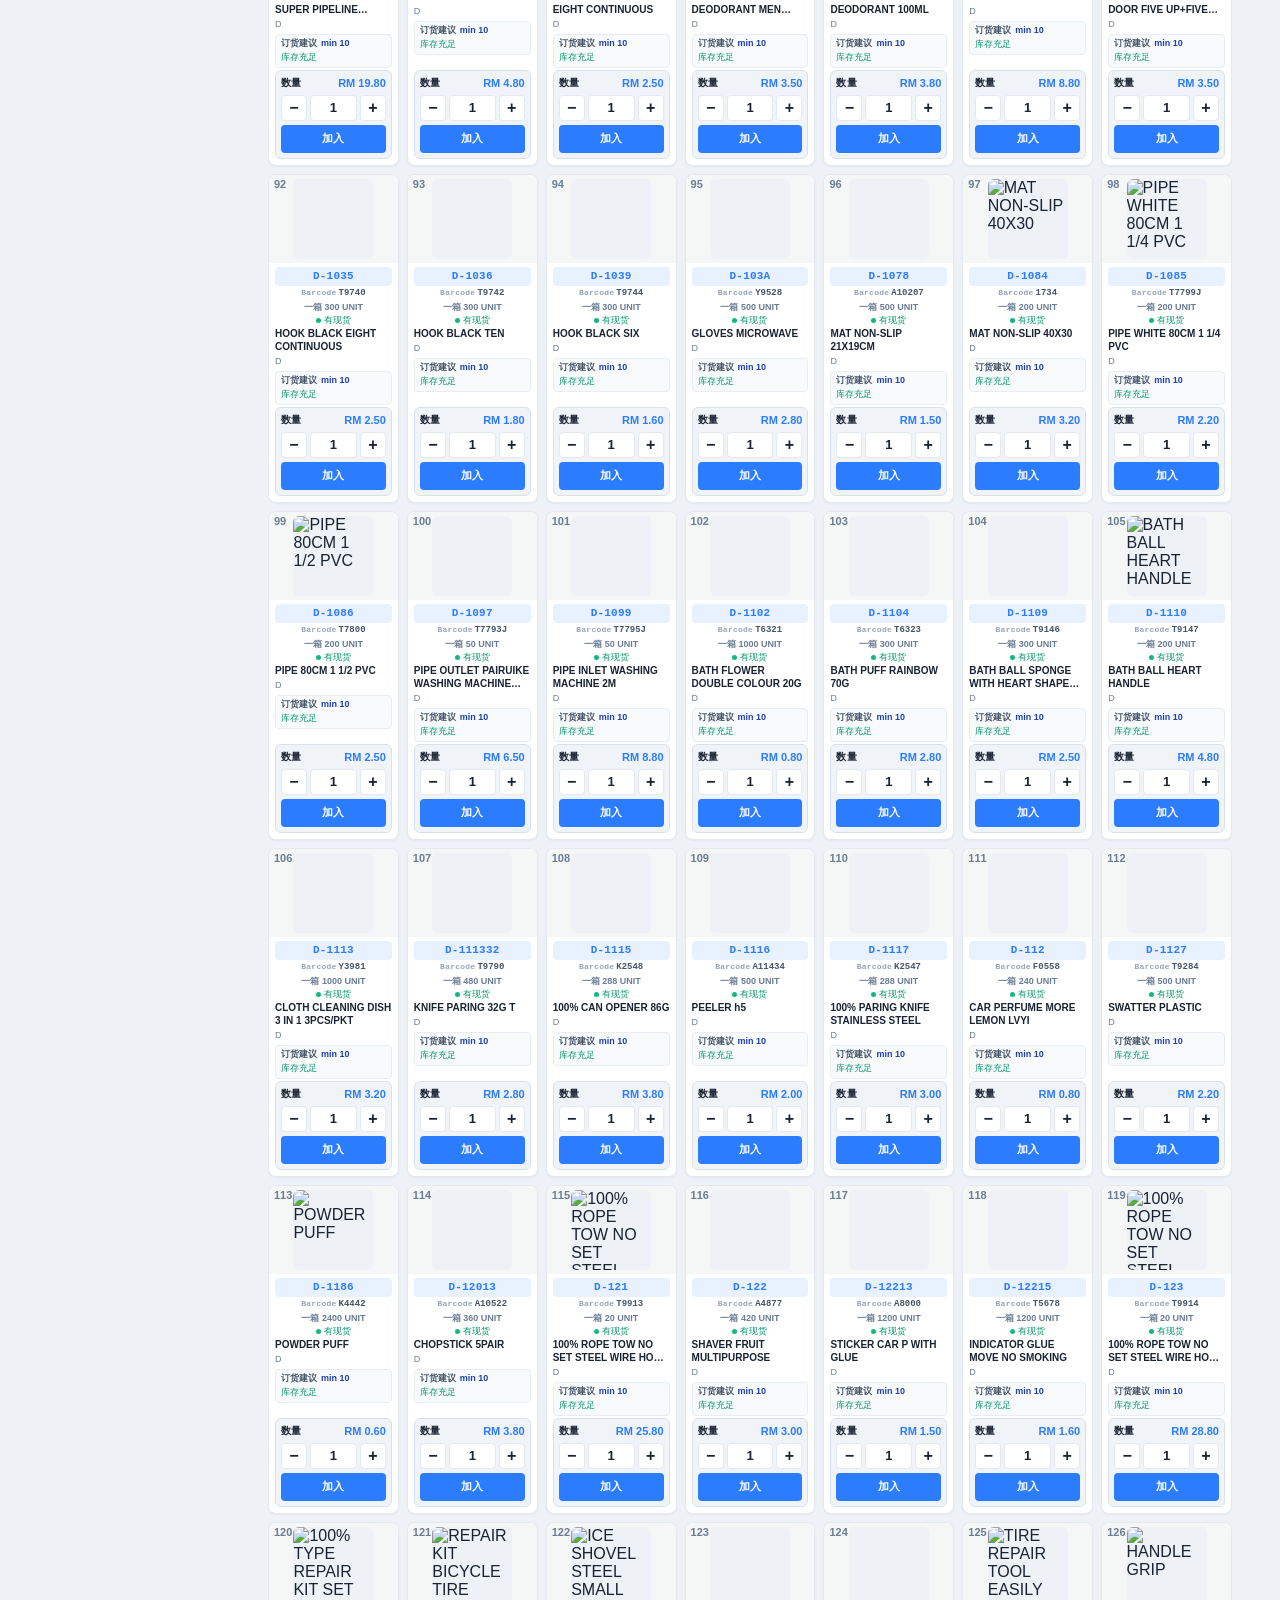
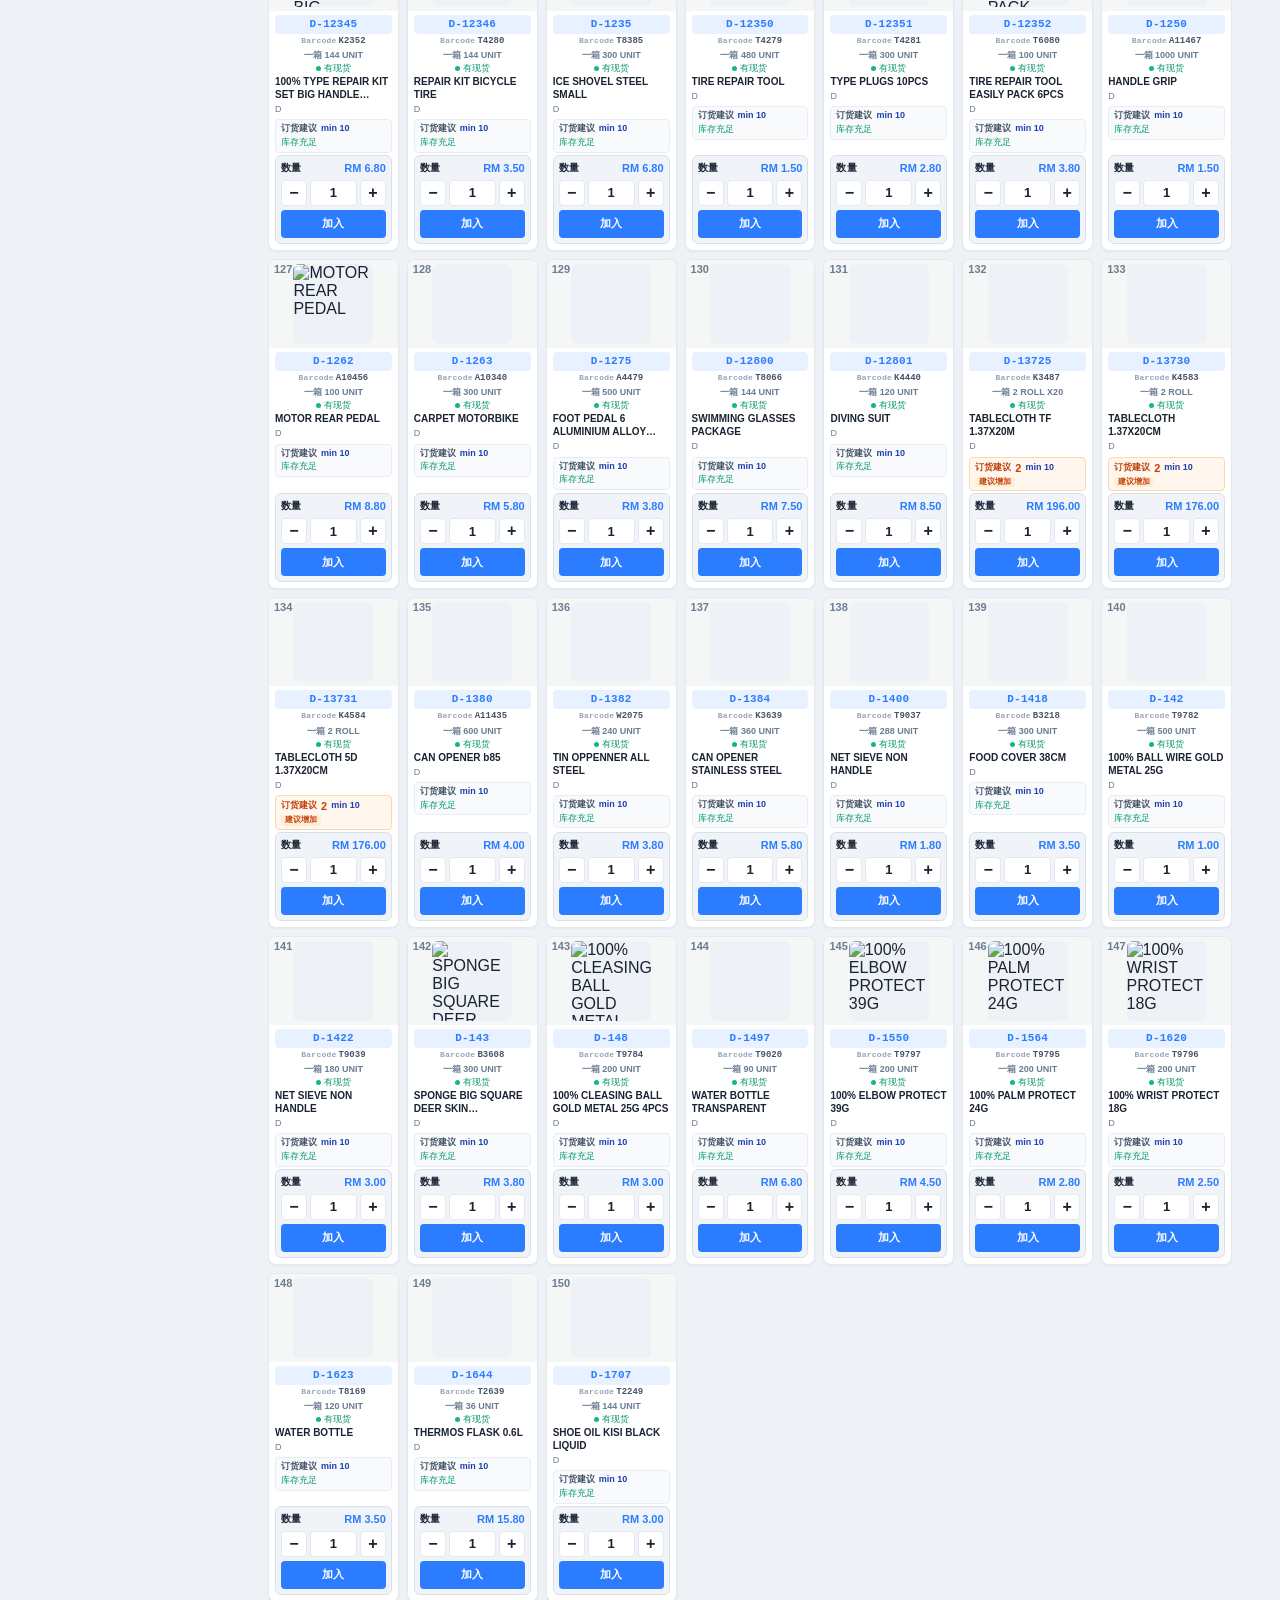
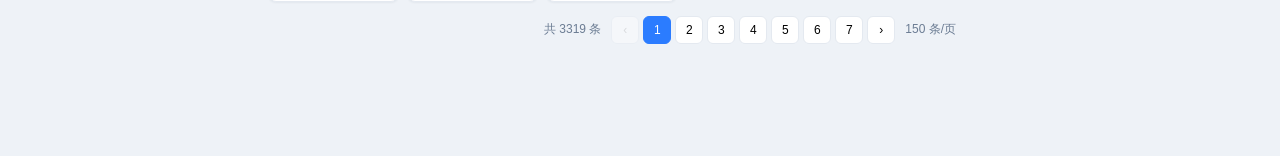
==== commit 3ebc5d6d: "Release v1.1.1 - mobile UI, mojibake fixes, version badge, storage sync Co-authored-by: Cursor <curs" ====
--- a/index.html
+++ b/index.html
@@ -3,9 +3,11 @@
 <head>
   <script src="storage-bridge.js"></script>
   <meta charset="UTF-8" />
-  <meta name="viewport" content="width=device-width, initial-scale=1.0" />
+  <meta name="viewport" content="width=device-width, initial-scale=1.0, viewport-fit=cover" />
+  <meta name="theme-color" content="#1a2332" />
   <title data-i18n-title-page="appTitle">分行订货平台</title>
   <link rel="stylesheet" href="styles.css" />
+  <link rel="stylesheet" href="mobile.css" />
 </head>
 <body>
   <script>
@@ -14,6 +16,11 @@
     }
   </script>
   <div class="app">
+    <header class="mobile-topbar" id="mobile-topbar">
+      <div class="mobile-topbar-title" id="mobile-topbar-title" data-i18n="nav.ordering">现货目录</div>
+      <button type="button" class="mobile-topbar-btn" id="mobile-topbar-pref" data-i18n-title="pref.toggleTitle" title="界面设置" aria-label="界面设置">⚙</button>
+    </header>
+
     <aside class="sidebar">
       <div class="brand">
         <div class="brand-icon">订</div>
@@ -81,6 +88,7 @@
           <strong data-i18n="help.title">Help Center</strong>
           <p data-i18n="help.hotline">客服热线：400-888-6688</p>
         </div>
+        <p class="app-version" data-app-version></p>
       </div>
     </aside>
 
@@ -88,6 +96,12 @@
       <main class="main">
         <section id="view-ordering" class="view active">
           <header class="order-header">
+            <button type="button" class="mobile-fold-trigger" data-mobile-fold="order-header-fold" aria-expanded="false">
+              <span class="mobile-fold-label" data-i18n="mobile.orderInfo">订货信息</span>
+              <span class="mobile-fold-summary" id="mobile-order-summary"></span>
+              <span class="mobile-fold-chevron" aria-hidden="true">▾</span>
+            </button>
+            <div class="order-header-fold mobile-foldable is-folded" id="order-header-fold">
             <div class="header-fields">
               <div class="header-field">
                 <label data-i18n="order.branchName">分行名字</label>
@@ -111,13 +125,15 @@
                 <textarea id="hdr-remark" rows="2" data-i18n-placeholder="order.remarkPlaceholder" placeholder="填写备注信息（选填）"></textarea>
               </div>
             </div>
-            <button class="btn btn-primary" id="btn-header-submit">
+            <button class="btn btn-primary order-header-submit" id="btn-header-submit">
               <span data-i18n="order.submit">提交订单</span> (<span id="hdr-cart-count">0</span>)
             </button>
+            </div>
           </header>
 
           <div class="ordering-layout">
             <div class="filter-bar panel">
+                <div class="filter-bar-core">
                 <div class="search-group search-group-autocomplete search-group-spot">
                   <label data-i18n="order.spotSearchCode">查找 Item Code / Barcode</label>
                   <div class="search-row-wrap">
@@ -132,6 +148,12 @@
                   </div>
                   <div id="search-history" class="search-history" hidden></div>
                 </div>
+                </div>
+                <button type="button" class="mobile-fold-trigger mobile-filter-trigger" data-mobile-fold="filter-fold-ordering" aria-expanded="false">
+                  <span data-i18n="mobile.filters">筛选 / 导入</span>
+                  <span class="mobile-fold-chevron" aria-hidden="true">▾</span>
+                </button>
+                <div class="filter-bar-extra mobile-foldable is-folded" id="filter-fold-ordering">
                 <div class="filter-group">
                   <label data-i18n="order.category">商品分类</label>
                   <select id="filter-category"><option value="" data-i18n="order.allCategories">全部分类</option></select>
@@ -159,6 +181,7 @@
                     </label>
                   </div>
                   <div id="order-import-result" class="import-result" hidden></div>
+                </div>
                 </div>
               </div>
 
@@ -312,6 +335,12 @@
 
         <section id="view-cabinet-reserve" class="view">
           <header class="order-header">
+            <button type="button" class="mobile-fold-trigger" data-mobile-fold="cab-order-header-fold" aria-expanded="false">
+              <span class="mobile-fold-label" data-i18n="mobile.orderInfo">订货信息</span>
+              <span class="mobile-fold-summary" id="mobile-cab-order-summary"></span>
+              <span class="mobile-fold-chevron" aria-hidden="true">▾</span>
+            </button>
+            <div class="order-header-fold mobile-foldable is-folded" id="cab-order-header-fold">
             <div class="header-fields">
               <div class="header-field">
                 <label data-i18n="order.branchName">分行名字</label>
@@ -335,13 +364,15 @@
                 <textarea id="cab-hdr-remark" rows="2" data-i18n-placeholder="order.remarkPlaceholder" placeholder="填写备注信息（选填）"></textarea>
               </div>
             </div>
-            <button class="btn btn-primary" id="cab-btn-header-submit">
+            <button class="btn btn-primary order-header-submit" id="cab-btn-header-submit">
               <span data-i18n="cabinetReserve.submit">提交预定</span> (<span id="cab-hdr-cart-count">0</span>)
             </button>
+            </div>
           </header>
 
           <div class="ordering-layout">
             <div class="filter-bar panel">
+              <div class="filter-bar-core">
               <div class="search-group search-group-autocomplete">
                 <label data-i18n="order.searchCode">查找 Item Code</label>
                 <div class="search-row-wrap">
@@ -353,6 +384,12 @@
                   </div>
                 <div id="cab-search-history" class="search-history" hidden></div>
               </div>
+              </div>
+              <button type="button" class="mobile-fold-trigger mobile-filter-trigger" data-mobile-fold="filter-fold-cabinet" aria-expanded="false">
+                <span data-i18n="mobile.importExcel">Excel 导入</span>
+                <span class="mobile-fold-chevron" aria-hidden="true">▾</span>
+              </button>
+              <div class="filter-bar-extra mobile-foldable is-folded" id="filter-fold-cabinet">
               <div class="ordering-import-row ordering-import-row-cabinet">
                 <div class="excel-actions">
                   <button class="btn btn-secondary btn-sm" id="cab-btn-download-order-import-template" type="button" data-i18n="order.dlOrderTemplate">下载订货模板</button>
@@ -362,6 +399,7 @@
                   </label>
                 </div>
                 <div id="cab-order-import-result" class="import-result" hidden></div>
+              </div>
               </div>
             </div>
 
@@ -550,7 +588,60 @@
         </div>
       </footer>
     </div>
+
+    <nav class="mobile-bottom-nav" id="mobile-bottom-nav" aria-label="主导航">
+      <button type="button" class="mobile-tab active" data-view="ordering">
+        <span class="mobile-tab-icon" aria-hidden="true">📋</span>
+        <span class="mobile-tab-label" data-i18n="mobile.tabOrder">订货</span>
+      </button>
+      <button type="button" class="mobile-tab" data-view="cabinet-reserve">
+        <span class="mobile-tab-icon" aria-hidden="true">🗄️</span>
+        <span class="mobile-tab-label" data-i18n="mobile.tabCabinet">货柜</span>
+      </button>
+      <button type="button" class="mobile-tab" data-view="orders">
+        <span class="mobile-tab-icon" aria-hidden="true">📦</span>
+        <span class="mobile-tab-label" data-i18n="mobile.tabOrders">订单</span>
+      </button>
+      <button type="button" class="mobile-tab" data-view="suggestions">
+        <span class="mobile-tab-icon" aria-hidden="true">💡</span>
+        <span class="mobile-tab-label" data-i18n="mobile.tabSuggest">分行</span>
+      </button>
+      <button type="button" class="mobile-tab" data-mobile-more id="mobile-more-btn">
+        <span class="mobile-tab-icon" aria-hidden="true">☰</span>
+        <span class="mobile-tab-label" data-i18n="mobile.more">更多</span>
+      </button>
+    </nav>
   </div>
+
+  <dialog class="mobile-more-sheet" id="mobile-more-sheet">
+    <div class="mobile-more-header">
+      <h3 data-i18n="mobile.more">更多</h3>
+      <button type="button" class="btn-icon mobile-more-close" id="mobile-more-close" aria-label="关闭">✕</button>
+    </div>
+    <div class="mobile-more-body">
+      <button type="button" class="mobile-more-item" data-mobile-nav="products">
+        <span>🏷️</span><span data-i18n="nav.products">商品管理</span>
+      </button>
+      <button type="button" class="mobile-more-item" data-mobile-nav="reports">
+        <span>📈</span><span data-i18n="nav.reports">报表中心</span>
+      </button>
+      <button type="button" class="mobile-more-item" data-mobile-nav="settings">
+        <span>⚙️</span><span data-i18n="nav.settings">设置中心</span>
+      </button>
+      <div class="mobile-more-theme">
+        <span class="pref-section-label" data-i18n="theme.label">主题</span>
+        <div class="theme-btns mobile-theme-btns">
+          <button type="button" class="theme-btn active" data-theme="blue" data-i18n="theme.blue">经典蓝</button>
+          <button type="button" class="theme-btn" data-theme="green" data-i18n="theme.green">商务绿</button>
+          <button type="button" class="theme-btn" data-theme="purple" data-i18n="theme.purple">雅致紫</button>
+        </div>
+      </div>
+      <button type="button" class="mobile-more-item mobile-more-logout" id="mobile-logout-btn">
+        <span>🚪</span><span data-i18n="nav.logout">退出登录</span>
+      </button>
+      <p class="app-version app-version-mobile" data-app-version></p>
+    </div>
+  </dialog>
 
   <div id="toast" class="toast" hidden></div>
 
@@ -603,6 +694,7 @@
   </dialog>
 
   <script src="xlsx.full.min.js.download"></script>
+  <script src="version.js"></script>
   <script src="i18n.js"></script>
   <script src="data.js"></script>
   <script src="app.js"></script>
--- a/styles.css
+++ b/styles.css
@@ -88,10 +88,11 @@
   font-family: inherit;
 }
 
-/* 现货目录、订单管理、分行订购管理：统一华语字体 */
+/* 现货目录、订单管理、分行订购管理、商品管理：统一华语字体 */
 #view-ordering,
 #view-orders,
-#view-suggestions {
+#view-suggestions,
+#view-products {
   font-family: var(--font);
 }
 
@@ -494,6 +495,61 @@
   color: white;
   display: block;
   margin-bottom: 4px;
+}
+
+.app-version {
+  margin: 10px 0 0;
+  font-size: 10px;
+  font-weight: 600;
+  letter-spacing: 0.06em;
+  color: rgba(255, 255, 255, 0.42);
+  text-align: center;
+  user-select: none;
+}
+
+.app-version-login {
+  margin-top: 20px;
+  color: var(--text-muted, #94a3b8);
+}
+
+.app-version-bump {
+  animation: app-version-bump 0.65s ease;
+}
+
+@keyframes app-version-bump {
+  0%,
+  100% {
+    transform: scale(1);
+    color: rgba(255, 255, 255, 0.42);
+  }
+  35% {
+    transform: scale(1.14);
+    color: #7dd3fc;
+  }
+  65% {
+    transform: scale(0.96);
+    color: #bae6fd;
+  }
+}
+
+.login-page .app-version-bump {
+  animation-name: app-version-bump-login;
+}
+
+@keyframes app-version-bump-login {
+  0%,
+  100% {
+    transform: scale(1);
+    color: var(--text-muted, #94a3b8);
+  }
+  35% {
+    transform: scale(1.14);
+    color: var(--primary, #2563eb);
+  }
+  65% {
+    transform: scale(0.96);
+    color: #3b82f6;
+  }
 }
 
 /* Content wrap */
@@ -4805,6 +4861,91 @@
   margin-bottom: 0;
 }
 
+/* ========== Mobile shell (hidden on desktop) ========== */
+.mobile-topbar,
+.mobile-bottom-nav,
+.mobile-fold-trigger {
+  display: none;
+}
+
+.mobile-more-sheet {
+  border: none;
+  border-radius: 16px 16px 0 0;
+  padding: 0;
+  width: min(100%, 480px);
+  max-width: 100%;
+  margin: auto auto 0;
+  max-height: min(85vh, 640px);
+}
+
+.mobile-more-sheet::backdrop {
+  background: rgba(15, 23, 42, 0.45);
+}
+
+.mobile-more-header {
+  display: flex;
+  align-items: center;
+  justify-content: space-between;
+  padding: 14px 16px;
+  border-bottom: 1px solid var(--border);
+}
+
+.mobile-more-header h3 {
+  margin: 0;
+  font-size: 16px;
+}
+
+.mobile-more-body {
+  padding: 8px 12px 16px;
+  overflow-y: auto;
+}
+
+.mobile-more-item {
+  display: flex;
+  align-items: center;
+  gap: 12px;
+  width: 100%;
+  padding: 14px 12px;
+  border: none;
+  border-radius: 10px;
+  background: transparent;
+  font: inherit;
+  font-size: 15px;
+  color: var(--text);
+  text-align: left;
+  cursor: pointer;
+}
+
+.mobile-more-item:hover,
+.mobile-more-item:active {
+  background: var(--primary-light);
+}
+
+.mobile-more-theme {
+  padding: 12px;
+  margin: 8px 0;
+  border-radius: 10px;
+  background: color-mix(in srgb, var(--primary-light) 35%, var(--surface));
+}
+
+.mobile-theme-btns {
+  display: flex;
+  flex-wrap: wrap;
+  gap: 8px;
+  margin-top: 8px;
+}
+
+.mobile-more-logout {
+  color: var(--danger);
+  margin-top: 4px;
+}
+
+.app-version-mobile {
+  text-align: center;
+  margin: 12px 0 4px;
+  color: var(--text-muted);
+}
+
 /* Responsive */
 @media (max-width: 1100px) {
   .ordering-layout {
--- a/mobile.css
+++ b/mobile.css
@@ -0,0 +1,382 @@
+/* 手机版布局：底部导航 + 简化页面（桌面端不生效） */
+@media (max-width: 768px) {
+  .mobile-topbar,
+  .mobile-bottom-nav,
+  .mobile-fold-trigger {
+    display: flex;
+  }
+
+  .app {
+    display: block;
+    min-height: 100vh;
+    min-height: 100dvh;
+  }
+
+  .sidebar {
+    display: none !important;
+  }
+
+  .mobile-topbar {
+    position: fixed;
+    top: 0;
+    left: 0;
+    right: 0;
+    z-index: 220;
+    align-items: center;
+    justify-content: space-between;
+    gap: 12px;
+    min-height: 48px;
+    padding: 8px 14px;
+    padding-top: max(8px, env(safe-area-inset-top));
+    background: var(--sidebar);
+    color: #fff;
+    box-shadow: 0 2px 12px rgba(0, 0, 0, 0.12);
+  }
+
+  .mobile-topbar-title {
+    font-size: 16px;
+    font-weight: 700;
+    white-space: nowrap;
+    overflow: hidden;
+    text-overflow: ellipsis;
+  }
+
+  .mobile-topbar-btn {
+    flex: 0 0 auto;
+    width: 40px;
+    height: 40px;
+    border: none;
+    border-radius: 10px;
+    background: rgba(255, 255, 255, 0.1);
+    color: #fff;
+    font-size: 18px;
+    cursor: pointer;
+  }
+
+  .mobile-bottom-nav {
+    position: fixed;
+    left: 0;
+    right: 0;
+    bottom: 0;
+    z-index: 210;
+    display: grid;
+    grid-template-columns: repeat(5, 1fr);
+    padding: 6px 4px;
+    padding-bottom: max(6px, env(safe-area-inset-bottom));
+    background: var(--surface);
+    border-top: 1px solid var(--border);
+    box-shadow: 0 -4px 20px rgba(26, 35, 50, 0.08);
+  }
+
+  .mobile-tab {
+    display: flex;
+    flex-direction: column;
+    align-items: center;
+    justify-content: center;
+    gap: 2px;
+    min-height: 52px;
+    padding: 4px 2px;
+    border: none;
+    border-radius: 10px;
+    background: transparent;
+    color: var(--text-muted);
+    font: inherit;
+    font-size: 10px;
+    cursor: pointer;
+    -webkit-tap-highlight-color: transparent;
+  }
+
+  .mobile-tab-icon {
+    font-size: 20px;
+    line-height: 1;
+  }
+
+  .mobile-tab.active {
+    color: var(--primary);
+    background: color-mix(in srgb, var(--primary-light) 55%, transparent);
+    font-weight: 600;
+  }
+
+  .mobile-fold-trigger {
+    align-items: center;
+    justify-content: space-between;
+    gap: 8px;
+    width: 100%;
+    margin-bottom: 8px;
+    padding: 10px 12px;
+    border: 1px solid var(--border);
+    border-radius: 10px;
+    background: color-mix(in srgb, var(--primary-light) 30%, var(--surface));
+    color: var(--text);
+    font: inherit;
+    font-size: 14px;
+    font-weight: 600;
+    cursor: pointer;
+  }
+
+  .mobile-fold-summary {
+    flex: 1;
+    min-width: 0;
+    font-size: 12px;
+    font-weight: 500;
+    color: var(--text-muted);
+    text-align: right;
+    white-space: nowrap;
+    overflow: hidden;
+    text-overflow: ellipsis;
+  }
+
+  .mobile-fold-chevron {
+    transition: transform 0.2s ease;
+    color: var(--text-muted);
+  }
+
+  .mobile-fold-trigger.is-open .mobile-fold-chevron {
+    transform: rotate(180deg);
+  }
+
+  .mobile-foldable.is-folded {
+    display: none !important;
+  }
+
+  .order-header-submit {
+    display: none !important;
+  }
+
+  .content-wrap {
+    min-height: 100dvh;
+    padding-top: calc(52px + env(safe-area-inset-top));
+    padding-bottom: calc(118px + env(safe-area-inset-bottom));
+  }
+
+  .content-wrap:has(.cart-bar:not([hidden])) {
+    padding-bottom: calc(168px + env(safe-area-inset-bottom));
+  }
+
+  .main {
+    overflow-x: hidden;
+    -webkit-overflow-scrolling: touch;
+  }
+
+  .page-header {
+    padding: 12px 14px 0;
+  }
+
+  .page-header h2 {
+    font-size: 18px;
+    margin: 0;
+  }
+
+  .order-header {
+    flex-direction: column;
+    align-items: stretch;
+    gap: 0;
+    padding: 10px 14px;
+    background: var(--surface);
+    border-bottom: 1px solid var(--border);
+  }
+
+  .order-header-fold:not(.is-folded) .header-fields {
+    display: grid;
+    grid-template-columns: 1fr 1fr;
+    gap: 10px 12px;
+    width: 100%;
+    margin-top: 8px;
+  }
+
+  .header-field input,
+  .header-field select,
+  .header-field textarea {
+    width: 100%;
+    font-size: 16px;
+    min-height: 44px;
+    padding: 10px 12px;
+  }
+
+  .header-field-remark {
+    grid-column: 1 / -1;
+  }
+
+  .ordering-layout {
+    padding: 10px 12px;
+    gap: 10px;
+  }
+
+  .filter-bar {
+    padding: 12px;
+    gap: 8px;
+  }
+
+  .filter-bar-core {
+    width: 100%;
+  }
+
+  .search-row input,
+  .filter-group select {
+    width: 100%;
+    font-size: 16px;
+    min-height: 44px;
+  }
+
+  .search-row .btn {
+    min-height: 44px;
+  }
+
+  #view-ordering .product-grid-spot,
+  .product-grid {
+    grid-template-columns: repeat(2, minmax(0, 1fr));
+    gap: 10px;
+  }
+
+  #view-ordering .product-card-compact .product-card-order .qty-btn {
+    width: 38px;
+    height: 38px;
+  }
+
+  #view-ordering .product-card-compact .product-card-order .qty-input {
+    height: 38px;
+    font-size: 16px;
+  }
+
+  #view-ordering .product-card-compact .product-card-add {
+    height: 42px;
+    font-size: 14px;
+  }
+
+  .cart-bar {
+    left: 0;
+    right: 0;
+    bottom: calc(58px + env(safe-area-inset-bottom));
+    flex-direction: row;
+    align-items: center;
+    gap: 8px;
+    padding: 8px 12px;
+    z-index: 205;
+  }
+
+  .cart-info {
+    flex: 1;
+    min-width: 0;
+    font-size: 12px;
+    gap: 4px 8px;
+  }
+
+  .cart-info .cart-divider {
+    display: none;
+  }
+
+  .cart-actions {
+    flex: 0 0 auto;
+    width: auto;
+  }
+
+  .cart-actions .btn-ghost {
+    display: none;
+  }
+
+  .cart-actions #btn-view-cart {
+    display: inline-flex;
+    min-height: 44px;
+    padding: 8px 12px;
+    font-size: 13px;
+  }
+
+  .cart-actions .btn-primary {
+    min-height: 44px;
+    min-width: 108px;
+    font-size: 15px;
+    font-weight: 600;
+  }
+
+  .btn {
+    min-height: 42px;
+  }
+
+  .orders-toolbar,
+  .orders-summary-panel,
+  .orders-detail-panel,
+  .orders-summary {
+    margin-left: 12px;
+    margin-right: 12px;
+  }
+
+  .orders-toolbar-filters {
+    display: grid;
+    grid-template-columns: 1fr;
+    gap: 10px;
+    width: 100%;
+  }
+
+  .orders-toolbar-filters .field input,
+  .orders-toolbar-filters .field select {
+    width: 100%;
+    min-height: 44px;
+    font-size: 16px;
+  }
+
+  .orders-summary {
+    grid-template-columns: 1fr;
+  }
+
+  .orders-card-grid {
+    grid-template-columns: 1fr;
+  }
+
+  .products-category,
+  .stock-admin,
+  .settings-panel {
+    margin-left: 12px;
+    margin-right: 12px;
+  }
+
+  .stock-admin-tools {
+    flex-direction: column;
+    align-items: stretch;
+    gap: 8px;
+  }
+
+  .stock-admin-tools input {
+    width: 100%;
+    min-height: 44px;
+    font-size: 16px;
+  }
+
+  .dialog {
+    width: min(100vw - 16px, 480px);
+    max-height: calc(100dvh - 24px);
+  }
+
+  .order-detail-footer {
+    flex-direction: column;
+    align-items: stretch;
+    gap: 10px;
+  }
+
+  .order-detail-actions .btn {
+    min-height: 44px;
+  }
+
+  .suggestions-matrix-table th.col-item-code,
+  .suggestions-matrix-table td.col-item-code,
+  .suggestions-matrix-table th.col-item-name,
+  .suggestions-matrix-table td.col-item-name,
+  .suggestions-matrix-section-min-order th.col-check,
+  .suggestions-matrix-section-min-order td.col-check {
+    position: sticky;
+  }
+}
+
+@media (max-width: 400px) {
+  .order-header-fold:not(.is-folded) .header-fields {
+    grid-template-columns: 1fr;
+  }
+
+  #view-ordering .product-grid-spot,
+  .product-grid {
+    grid-template-columns: 1fr;
+  }
+
+  .mobile-tab-label {
+    font-size: 9px;
+  }
+}
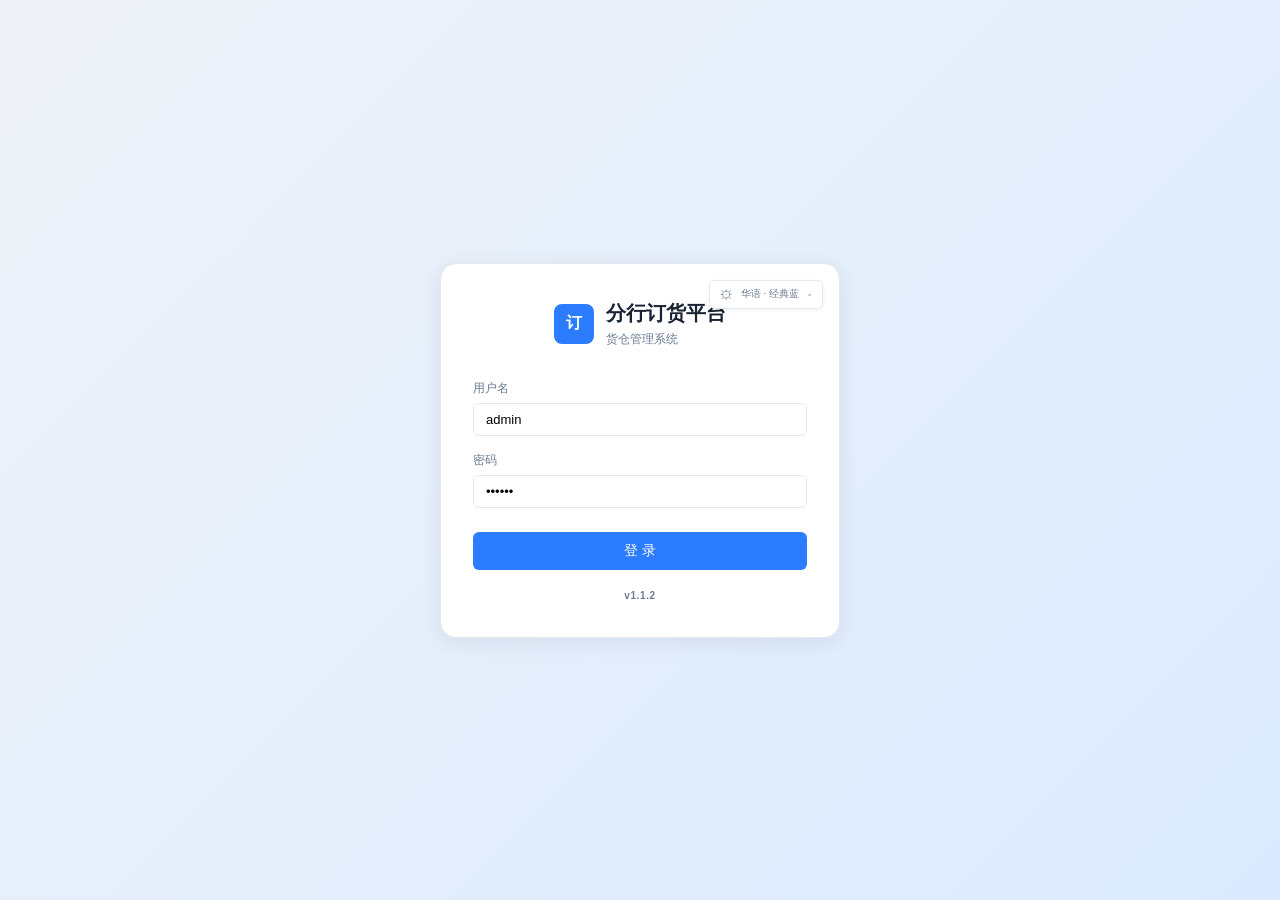
==== commit 9f122919: "Release v1.1.2 - LAN server, layout, i18n, performance Co-authored-by: Cursor <cursoragent@cursor.co" ====
--- a/index.html
+++ b/index.html
@@ -1,13 +1,13 @@
 <!DOCTYPE html>
 <html lang="zh-CN">
 <head>
-  <script src="storage-bridge.js"></script>
+  <script src="storage-bridge.js?v=20260626-speed1"></script>
   <meta charset="UTF-8" />
   <meta name="viewport" content="width=device-width, initial-scale=1.0, viewport-fit=cover" />
   <meta name="theme-color" content="#1a2332" />
   <title data-i18n-title-page="appTitle">分行订货平台</title>
-  <link rel="stylesheet" href="styles.css" />
-  <link rel="stylesheet" href="mobile.css" />
+  <link rel="stylesheet" href="styles.css?v=20260626-lang1" />
+  <link rel="stylesheet" href="mobile.css?v=20260626-lang1" />
 </head>
 <body>
   <script>
@@ -47,6 +47,14 @@
         </button>
         <div class="pref-dropdown" id="pref-dropdown" hidden>
           <div class="pref-section">
+            <span class="pref-section-label" data-i18n="lang.label">语言</span>
+            <div class="lang-btns">
+              <button type="button" class="lang-btn" data-lang="zh">华语</button>
+              <button type="button" class="lang-btn" data-lang="en">英文</button>
+              <button type="button" class="lang-btn" data-lang="ms">国语</button>
+            </div>
+          </div>
+          <div class="pref-section">
             <span class="pref-section-label" data-i18n="theme.label">主题</span>
             <div class="theme-btns">
               <button type="button" class="theme-btn active" data-theme="blue" data-i18n="theme.blue">经典蓝</button>
@@ -95,7 +103,7 @@
     <div class="content-wrap">
       <main class="main">
         <section id="view-ordering" class="view active">
-          <header class="order-header">
+          <header class="order-header order-header-compact">
             <button type="button" class="mobile-fold-trigger" data-mobile-fold="order-header-fold" aria-expanded="false">
               <span class="mobile-fold-label" data-i18n="mobile.orderInfo">订货信息</span>
               <span class="mobile-fold-summary" id="mobile-order-summary"></span>
@@ -103,26 +111,22 @@
             </button>
             <div class="order-header-fold mobile-foldable is-folded" id="order-header-fold">
             <div class="header-fields">
-              <div class="header-field">
-                <label data-i18n="order.branchName">分行名字</label>
+              <div class="header-field header-field-branch">
+                <label data-i18n="order.orderBranch">订货分行</label>
                 <select id="hdr-branch"></select>
               </div>
-              <div class="header-field">
-                <label data-i18n="order.orderer">订货人名字</label>
-                <input type="text" id="hdr-orderer" value="张三" />
-              </div>
-              <div class="header-field">
-                <label data-i18n="order.orderBranch">订货分行</label>
-                <input type="text" id="hdr-branch-display" readonly />
-              </div>
-              <div class="header-field">
+              <div class="header-field header-field-orderer">
+                <label data-i18n="order.ordererShort">订货人</label>
+                <input type="text" id="hdr-orderer" value="" data-i18n-placeholder="order.ordererShort" placeholder="订货人" />
+              </div>
+              <div class="header-field header-field-date">
                 <label data-i18n="order.orderDate">订货日期</label>
                 <input type="date" id="hdr-date" />
               </div>
               <div class="header-field header-field-remark">
-                <label id="hdr-remark-label" data-i18n="order.remark">订货备注</label>
+                <label id="hdr-remark-label" data-i18n="order.remarkShort">备注</label>
                 <p id="hdr-over-min-hint" class="header-over-min-hint" hidden></p>
-                <textarea id="hdr-remark" rows="2" data-i18n-placeholder="order.remarkPlaceholder" placeholder="填写备注信息（选填）"></textarea>
+                <input type="text" id="hdr-remark" data-i18n-placeholder="order.remarkPlaceholder" placeholder="选填" />
               </div>
             </div>
             <button class="btn btn-primary order-header-submit" id="btn-header-submit">
@@ -132,61 +136,51 @@
           </header>
 
           <div class="ordering-layout">
-            <div class="filter-bar panel">
-                <div class="filter-bar-core">
+            <div class="filter-bar panel filter-bar-compact">
+              <div class="filter-bar-toolbar">
                 <div class="search-group search-group-autocomplete search-group-spot">
-                  <label data-i18n="order.spotSearchCode">查找 Item Code / Barcode</label>
+                  <label class="filter-sr-label" data-i18n="order.spotSearchCode">查找 Item Code / Barcode</label>
                   <div class="search-row-wrap">
                     <div class="search-row search-row-spot">
                       <div class="search-input-wrap">
-                        <input type="text" id="search-code" autocomplete="off" spellcheck="false" data-i18n-placeholder="order.spotSearchPlaceholder" placeholder="输入商品代码或条码..." />
+                        <input type="text" id="search-code" autocomplete="off" spellcheck="false" data-i18n-placeholder="order.spotSearchPlaceholder" placeholder="代码 / 条码 / 名称" />
                         <button type="button" class="search-clear-btn" id="btn-clear-search-code" hidden data-i18n-title="order.searchClear" title="清除" aria-label="清除">×</button>
                       </div>
-                      <button class="btn btn-primary" id="btn-search" data-i18n="order.search">搜索</button>
+                      <button class="btn btn-primary btn-sm" id="btn-search" type="button" data-i18n="order.search">搜索</button>
                     </div>
                     <div id="search-suggestions" class="search-suggestions search-suggestions-spot" hidden></div>
                   </div>
-                  <div id="search-history" class="search-history" hidden></div>
                 </div>
+                <div class="filter-bar-filters">
+                  <div class="filter-group filter-group-category">
+                    <label class="filter-sr-label" data-i18n="order.category">商品分类</label>
+                    <select id="filter-category" data-i18n-title="order.category"><option value="" data-i18n="order.allCategories">全部分类</option></select>
+                  </div>
+                  <div class="filter-group filter-group-department">
+                    <label class="filter-sr-label" data-i18n="order.department">部门分类</label>
+                    <select id="filter-department" data-i18n-title="order.department"><option value="" data-i18n="order.allDepartments">全部部门</option></select>
+                  </div>
+                  <div class="filter-group filter-group-stock">
+                    <label class="filter-sr-label" data-i18n="order.stockStatus">库存状态</label>
+                    <select id="filter-stock" data-i18n-title="order.stockStatus">
+                      <option value="" data-i18n="order.all">全部</option>
+                      <option value="low" data-i18n="order.stockLow">库存不足</option>
+                      <option value="normal" data-i18n="order.stockNormal">库存正常</option>
+                      <option value="out" data-i18n="order.stockOut">缺货</option>
+                    </select>
+                  </div>
+                  <button class="btn btn-ghost btn-sm btn-filter-reset" id="btn-reset-filters" type="button" data-i18n="order.reset">重置</button>
                 </div>
-                <button type="button" class="mobile-fold-trigger mobile-filter-trigger" data-mobile-fold="filter-fold-ordering" aria-expanded="false">
-                  <span data-i18n="mobile.filters">筛选 / 导入</span>
-                  <span class="mobile-fold-chevron" aria-hidden="true">▾</span>
-                </button>
-                <div class="filter-bar-extra mobile-foldable is-folded" id="filter-fold-ordering">
-                <div class="filter-group">
-                  <label data-i18n="order.category">商品分类</label>
-                  <select id="filter-category"><option value="" data-i18n="order.allCategories">全部分类</option></select>
+              </div>
+              <div id="search-history" class="search-history" hidden></div>
+              <div id="search-preview" class="search-preview"></div>
+            </div>
+
+              <div class="panel product-panel">
+                <div class="product-panel-head">
+                  <div class="panel-title" data-i18n="order.productList">商品列表</div>
+                  <div class="product-panel-meta" id="spot-product-panel-meta" aria-live="polite"></div>
                 </div>
-                <div class="filter-group">
-                  <label data-i18n="order.department">部门分类</label>
-                  <select id="filter-department"><option value="" data-i18n="order.allDepartments">全部部门</option></select>
-                </div>
-                <div class="filter-group">
-                  <label data-i18n="order.stockStatus">库存状态</label>
-                  <select id="filter-stock">
-                    <option value="" data-i18n="order.all">全部</option>
-                    <option value="low" data-i18n="order.stockLow">库存不足</option>
-                    <option value="normal" data-i18n="order.stockNormal">库存正常</option>
-                    <option value="out" data-i18n="order.stockOut">缺货</option>
-                  </select>
-                </div>
-                <button class="btn btn-ghost" id="btn-reset-filters" data-i18n="order.reset">重置</button>
-                <div class="ordering-import-row">
-                  <div class="excel-actions">
-                    <button class="btn btn-secondary btn-sm" id="btn-download-order-import-template" type="button" data-i18n="order.dlOrderTemplate">下载订货模板</button>
-                    <label class="btn btn-primary btn-sm upload-btn">
-                      <span data-i18n="order.uploadOrderExcel">导入订货 Excel</span>
-                      <input type="file" id="order-excel-upload" accept=".xlsx,.xls,.csv" hidden />
-                    </label>
-                  </div>
-                  <div id="order-import-result" class="import-result" hidden></div>
-                </div>
-                </div>
-              </div>
-
-              <div class="panel product-panel">
-                <div class="panel-title" data-i18n="order.productList">商品列表</div>
                 <div id="product-grid" class="product-grid product-grid-spot"></div>
                 <div class="pagination" id="product-pagination"></div>
               </div>
@@ -334,7 +328,7 @@
         </section>
 
         <section id="view-cabinet-reserve" class="view">
-          <header class="order-header">
+          <header class="order-header order-header-compact">
             <button type="button" class="mobile-fold-trigger" data-mobile-fold="cab-order-header-fold" aria-expanded="false">
               <span class="mobile-fold-label" data-i18n="mobile.orderInfo">订货信息</span>
               <span class="mobile-fold-summary" id="mobile-cab-order-summary"></span>
@@ -342,26 +336,22 @@
             </button>
             <div class="order-header-fold mobile-foldable is-folded" id="cab-order-header-fold">
             <div class="header-fields">
-              <div class="header-field">
-                <label data-i18n="order.branchName">分行名字</label>
+              <div class="header-field header-field-branch">
+                <label data-i18n="order.orderBranch">订货分行</label>
                 <select id="cab-hdr-branch"></select>
               </div>
-              <div class="header-field">
-                <label data-i18n="order.orderer">订货人名字</label>
-                <input type="text" id="cab-hdr-orderer" value="张三" />
-              </div>
-              <div class="header-field">
-                <label data-i18n="order.orderBranch">订货分行</label>
-                <input type="text" id="cab-hdr-branch-display" readonly />
-              </div>
-              <div class="header-field">
+              <div class="header-field header-field-orderer">
+                <label data-i18n="order.ordererShort">订货人</label>
+                <input type="text" id="cab-hdr-orderer" value="" data-i18n-placeholder="order.ordererShort" placeholder="订货人" />
+              </div>
+              <div class="header-field header-field-date">
                 <label data-i18n="order.orderDate">订货日期</label>
                 <input type="date" id="cab-hdr-date" />
               </div>
               <div class="header-field header-field-remark">
-                <label id="cab-hdr-remark-label" data-i18n="order.remark">订货备注</label>
+                <label id="cab-hdr-remark-label" data-i18n="order.remarkShort">备注</label>
                 <p id="cab-hdr-over-min-hint" class="header-over-min-hint" hidden></p>
-                <textarea id="cab-hdr-remark" rows="2" data-i18n-placeholder="order.remarkPlaceholder" placeholder="填写备注信息（选填）"></textarea>
+                <input type="text" id="cab-hdr-remark" data-i18n-placeholder="order.remarkPlaceholder" placeholder="选填" />
               </div>
             </div>
             <button class="btn btn-primary order-header-submit" id="cab-btn-header-submit">
@@ -383,22 +373,7 @@
                     <div id="cab-search-suggestions" class="search-suggestions" hidden></div>
                   </div>
                 <div id="cab-search-history" class="search-history" hidden></div>
-              </div>
-              </div>
-              <button type="button" class="mobile-fold-trigger mobile-filter-trigger" data-mobile-fold="filter-fold-cabinet" aria-expanded="false">
-                <span data-i18n="mobile.importExcel">Excel 导入</span>
-                <span class="mobile-fold-chevron" aria-hidden="true">▾</span>
-              </button>
-              <div class="filter-bar-extra mobile-foldable is-folded" id="filter-fold-cabinet">
-              <div class="ordering-import-row ordering-import-row-cabinet">
-                <div class="excel-actions">
-                  <button class="btn btn-secondary btn-sm" id="cab-btn-download-order-import-template" type="button" data-i18n="order.dlOrderTemplate">下载订货模板</button>
-                  <label class="btn btn-primary btn-sm upload-btn">
-                    <span data-i18n="order.uploadOrderExcel">导入订货 Excel</span>
-                    <input type="file" id="cab-order-excel-upload" accept=".xlsx,.xls,.csv" hidden />
-                  </label>
-                </div>
-                <div id="cab-order-import-result" class="import-result" hidden></div>
+                <div id="cab-search-preview" class="search-preview"></div>
               </div>
               </div>
             </div>
@@ -415,6 +390,59 @@
           <div class="page-header">
             <div>
               <h2 data-i18n="products.title">商品管理</h2>
+              <p data-i18n="products.subtitle">分区管理：现货目录 · 新货柜预定</p>
+            </div>
+          </div>
+
+          <div class="products-category products-category-warehouse">
+            <div class="products-category-head">
+              <div>
+                <h3 class="products-category-title" data-i18n="products.warehouseCategory">现货目录</h3>
+                <p class="products-category-desc" data-i18n="products.warehouseCategoryHint">与左侧「现货目录」订货页共用同一商品库，下载/导出/上传均使用同一套 Excel</p>
+              </div>
+            </div>
+
+            <div class="inventory-excel-admin panel">
+              <h3 data-i18n="products.inventoryExcel">📥 现货目录 Excel</h3>
+              <p class="hint" data-i18n="products.inventoryHint"></p>
+              <p class="excel-columns hint" data-i18n="products.inventoryFields"></p>
+              <div class="excel-actions">
+                <button class="btn btn-primary" id="btn-download-inventory-template" data-i18n="products.dlInventoryTpl">下载现货目录模板</button>
+                <button class="btn btn-secondary" id="btn-export-inventory" data-i18n="products.exportInventory">导出当前现货目录</button>
+                <label class="btn btn-primary upload-btn">
+                  <span data-i18n="products.uploadInventory">上传现货目录 Excel</span>
+                  <input type="file" id="inventory-excel-upload" accept=".xlsx,.xls,.csv" hidden />
+                </label>
+              </div>
+              <div id="inventory-import-result" class="import-result" hidden></div>
+              <p class="hint inventory-sync-status" id="inventory-sync-status" hidden></p>
+            </div>
+
+            <div class="panel product-preview-panel">
+              <div class="panel-header">
+                <h3><span data-i18n="products.spotPreview">现货目录预览</span> (<span id="product-count">0</span> <span data-i18n="products.previewCount">件</span>)</h3>
+                <div class="stock-admin-tools">
+                  <input type="text" id="admin-search" data-i18n-placeholder="products.searchPh" placeholder="搜索代码 / 名称..." />
+                  <button class="btn btn-ghost btn-sm" id="btn-add-product" data-i18n="products.addProduct">+ 新增商品</button>
+                </div>
+              </div>
+              <div class="table-wrap product-preview-wrap">
+                <table class="data-table product-preview-table">
+                  <thead>
+                    <tr>
+                      <th data-i18n="order.image">图片</th>
+                      <th data-i18n="products.previewProduct">商品</th>
+                      <th data-i18n="order.category">分类</th>
+                      <th data-i18n="products.caseQty">箱数</th>
+                      <th data-i18n="order.unitPrice">Cost</th>
+                      <th data-i18n="order.barcode">Barcode</th>
+                      <th data-i18n="order.sellPrice">卖价</th>
+                    </tr>
+                  </thead>
+                  <tbody id="admin-product-body"></tbody>
+                </table>
+              </div>
+              <div class="pagination" id="admin-product-pagination"></div>
             </div>
           </div>
 
@@ -455,6 +483,8 @@
 
             <div class="excel-admin panel cabinet-excel-admin">
               <h3 data-i18n="products.cabinetExcelTitle">新货柜预定 Excel 管理</h3>
+              <p class="hint" data-i18n="products.cabinetExcelHint"></p>
+              <p class="excel-columns hint" data-i18n="products.cabinetTplFields"></p>
               <div class="excel-actions">
                 <button class="btn btn-primary" id="btn-download-cabinet-template" type="button" data-i18n="products.cabinetDlTpl">下载预定商品模板</button>
                 <button class="btn btn-secondary" id="btn-export-cabinet-products" type="button" data-i18n="products.cabinetExport">导出预定商品</button>
@@ -465,50 +495,6 @@
                 <button class="btn btn-ghost btn-sm" id="btn-copy-from-main-products" type="button" data-i18n="products.cabinetCopyFromMain">从货仓复制全部</button>
               </div>
               <div id="cabinet-import-result" class="import-result" hidden></div>
-            </div>
-          </div>
-
-          <div class="products-warehouse-block">
-            <div class="inventory-excel-admin panel">
-              <h3 data-i18n="products.inventoryExcel">📥 上传最新库存 Excel</h3>
-              <p class="hint" data-i18n="products.inventoryHint"></p>
-              <p class="excel-columns hint" data-i18n="products.inventoryFields"></p>
-              <div class="excel-actions">
-                <button class="btn btn-secondary" id="btn-download-inventory-template" data-i18n="products.dlInventoryTpl">下载库存 Excel 模板</button>
-                <button class="btn btn-ghost" id="btn-export-inventory" data-i18n="products.exportInventory">导出当前库存数据</button>
-                <label class="btn btn-primary upload-btn">
-                  <span data-i18n="products.uploadInventory">上传最新库存 Excel</span>
-                  <input type="file" id="inventory-excel-upload" accept=".xlsx,.xls,.csv" hidden />
-                </label>
-              </div>
-              <div id="inventory-import-result" class="import-result" hidden></div>
-            </div>
-
-            <div class="panel product-preview-panel">
-              <div class="panel-header">
-                <h3><span data-i18n="products.preview">商品预览</span> (<span id="product-count">0</span> <span data-i18n="products.previewCount">件</span>)</h3>
-                <div class="stock-admin-tools">
-                  <input type="text" id="admin-search" data-i18n-placeholder="products.searchPh" placeholder="搜索代码 / 名称..." />
-                  <button class="btn btn-ghost btn-sm" id="btn-add-product" data-i18n="products.addProduct">+ 新增商品</button>
-                </div>
-              </div>
-              <div class="table-wrap product-preview-wrap">
-                <table class="data-table product-preview-table">
-                  <thead>
-                    <tr>
-                      <th data-i18n="order.image">图片</th>
-                      <th data-i18n="products.previewProduct">商品</th>
-                      <th data-i18n="order.category">分类</th>
-                      <th data-i18n="products.caseQty">箱数</th>
-                      <th data-i18n="order.unitPrice">Cost</th>
-                      <th data-i18n="order.barcode">Barcode</th>
-                      <th data-i18n="order.sellPrice">卖价</th>
-                    </tr>
-                  </thead>
-                  <tbody id="admin-product-body"></tbody>
-                </table>
-              </div>
-              <div class="pagination" id="admin-product-pagination"></div>
             </div>
           </div>
         </section>
@@ -602,10 +588,6 @@
         <span class="mobile-tab-icon" aria-hidden="true">📦</span>
         <span class="mobile-tab-label" data-i18n="mobile.tabOrders">订单</span>
       </button>
-      <button type="button" class="mobile-tab" data-view="suggestions">
-        <span class="mobile-tab-icon" aria-hidden="true">💡</span>
-        <span class="mobile-tab-label" data-i18n="mobile.tabSuggest">分行</span>
-      </button>
       <button type="button" class="mobile-tab" data-mobile-more id="mobile-more-btn">
         <span class="mobile-tab-icon" aria-hidden="true">☰</span>
         <span class="mobile-tab-label" data-i18n="mobile.more">更多</span>
@@ -619,6 +601,9 @@
       <button type="button" class="btn-icon mobile-more-close" id="mobile-more-close" aria-label="关闭">✕</button>
     </div>
     <div class="mobile-more-body">
+      <button type="button" class="mobile-more-item" data-mobile-nav="suggestions">
+        <span>💡</span><span data-i18n="nav.suggestions">分行订购管理</span>
+      </button>
       <button type="button" class="mobile-more-item" data-mobile-nav="products">
         <span>🏷️</span><span data-i18n="nav.products">商品管理</span>
       </button>
@@ -628,6 +613,14 @@
       <button type="button" class="mobile-more-item" data-mobile-nav="settings">
         <span>⚙️</span><span data-i18n="nav.settings">设置中心</span>
       </button>
+      <div class="mobile-more-lang">
+        <span class="pref-section-label" data-i18n="lang.label">语言</span>
+        <div class="lang-btns mobile-lang-btns">
+          <button type="button" class="lang-btn" data-lang="zh">华语</button>
+          <button type="button" class="lang-btn" data-lang="en">英文</button>
+          <button type="button" class="lang-btn" data-lang="ms">国语</button>
+        </div>
+      </div>
       <div class="mobile-more-theme">
         <span class="pref-section-label" data-i18n="theme.label">主题</span>
         <div class="theme-btns mobile-theme-btns">
@@ -695,8 +688,8 @@
 
   <script src="xlsx.full.min.js.download"></script>
   <script src="version.js"></script>
-  <script src="i18n.js"></script>
-  <script src="data.js"></script>
-  <script src="app.js"></script>
+  <script src="i18n.js?v=20260626-lang1"></script>
+  <script src="data.js?v=20260625-ratio"></script>
+  <script src="app.js?v=20260626-speed1"></script>
 </body>
 </html>
--- a/styles.css
+++ b/styles.css
@@ -131,6 +131,8 @@
   display: grid;
   grid-template-columns: 220px 1fr;
   min-height: 100vh;
+  height: 100dvh;
+  overflow: hidden;
 }
 
 /* Sidebar */
@@ -556,14 +558,19 @@
 .content-wrap {
   display: flex;
   flex-direction: column;
-  min-height: 100vh;
+  min-height: 0;
+  height: 100%;
+  overflow: hidden;
   padding-bottom: 72px;
 }
 
 .main {
   flex: 1;
+  min-height: 0;
   padding: 0;
-  overflow-x: auto;
+  overflow: hidden;
+  display: flex;
+  flex-direction: column;
 }
 
 .view {
@@ -573,6 +580,24 @@
 .view.active {
   display: block;
   animation: viewFadeIn 0.18s ease;
+}
+
+#view-ordering.view.active,
+#view-cabinet-reserve.view.active {
+  display: flex;
+  flex-direction: column;
+  flex: 1;
+  min-height: 0;
+  overflow: hidden;
+}
+
+#view-products.view.active {
+  flex: 1;
+  min-height: 0;
+  overflow-x: hidden;
+  overflow-y: auto;
+  -webkit-overflow-scrolling: touch;
+  padding-bottom: 24px;
 }
 
 @keyframes viewFadeIn {
@@ -659,9 +684,85 @@
 }
 
 .header-over-min-hint:not([hidden]) + textarea,
-textarea.remark-required-over-min {
+.header-over-min-hint:not([hidden]) + input,
+textarea.remark-required-over-min,
+input.remark-required-over-min {
   border-color: #f59e0b;
   box-shadow: 0 0 0 2px rgba(245, 158, 11, 0.15);
+}
+
+/* 紧凑订货信息栏：单行字段 + 提交 */
+.order-header-compact {
+  padding: 8px 14px;
+  gap: 8px;
+  align-items: flex-end;
+}
+
+.order-header-compact .order-header-fold {
+  display: flex;
+  flex: 1;
+  align-items: flex-end;
+  gap: 10px;
+  min-width: 0;
+}
+
+.order-header-compact .header-fields {
+  display: flex;
+  flex: 1;
+  flex-wrap: wrap;
+  align-items: flex-end;
+  gap: 8px 10px;
+  min-width: 0;
+}
+
+.order-header-compact .header-field label {
+  font-size: 11px;
+  line-height: 1.2;
+}
+
+.order-header-compact .header-field input,
+.order-header-compact .header-field select {
+  min-width: 0;
+  width: 100%;
+  padding: 6px 8px;
+  font-size: 13px;
+}
+
+.order-header-compact .header-field-branch {
+  flex: 0 1 118px;
+}
+
+.order-header-compact .header-field-orderer {
+  flex: 0 1 96px;
+}
+
+.order-header-compact .header-field-date {
+  flex: 0 1 136px;
+}
+
+.order-header-compact .header-field-remark {
+  flex: 1 1 120px;
+  min-width: 100px;
+  max-width: none;
+}
+
+.order-header-compact .header-field-remark input {
+  width: 100%;
+  min-width: 0;
+}
+
+.order-header-compact .header-over-min-hint {
+  margin-bottom: 4px;
+  padding: 6px 8px;
+  font-size: 11px;
+}
+
+.order-header-compact .order-header-submit {
+  flex-shrink: 0;
+  padding: 7px 12px;
+  font-size: 13px;
+  min-height: 32px;
+  white-space: nowrap;
 }
 
 .product-card-over-min {
@@ -707,6 +808,9 @@
   gap: 12px;
   padding: 16px 24px;
   width: 100%;
+  flex: 1;
+  min-height: 0;
+  overflow: hidden;
 }
 
 /* Filter bar */
@@ -809,12 +913,104 @@
 
 #view-ordering .filter-bar {
   align-items: flex-end;
-  gap: 12px;
-  padding: 12px 16px;
-}
-
-#view-ordering .search-history {
-  margin-top: 6px;
+  gap: 8px;
+  padding: 8px 12px;
+}
+
+.filter-bar-compact .filter-bar-toolbar {
+  display: flex;
+  flex-wrap: wrap;
+  align-items: center;
+  gap: 8px;
+  width: 100%;
+}
+
+.filter-bar-compact .filter-sr-label {
+  position: absolute;
+  width: 1px;
+  height: 1px;
+  padding: 0;
+  margin: -1px;
+  overflow: hidden;
+  clip: rect(0, 0, 0, 0);
+  white-space: nowrap;
+  border: 0;
+}
+
+.filter-bar-compact .search-group-spot {
+  flex: 1 1 200px;
+  min-width: 0;
+  max-width: none;
+}
+
+.filter-bar-compact .search-row-spot {
+  width: 100%;
+  max-width: none;
+}
+
+.filter-bar-compact .search-row-spot .search-input-wrap input {
+  padding: 6px 30px 6px 8px;
+  font-size: 13px;
+  min-height: 32px;
+}
+
+.filter-bar-compact .search-row-spot .btn-sm {
+  min-height: 32px;
+  padding: 0 10px;
+  font-size: 13px;
+}
+
+.filter-bar-compact .filter-bar-filters {
+  display: flex;
+  flex-wrap: wrap;
+  align-items: center;
+  gap: 6px;
+  flex: 1 1 280px;
+  min-width: 0;
+}
+
+.filter-bar-compact .filter-group {
+  flex: 0 1 auto;
+  min-width: 0;
+}
+
+.filter-bar-compact .filter-group select {
+  min-width: 0;
+  width: 100%;
+  padding: 6px 8px;
+  font-size: 12px;
+  min-height: 32px;
+}
+
+.filter-bar-compact .filter-group-category select {
+  min-width: 88px;
+  max-width: 108px;
+}
+
+.filter-bar-compact .filter-group-department select {
+  min-width: 100px;
+  max-width: 130px;
+}
+
+.filter-bar-compact .filter-group-stock select {
+  min-width: 76px;
+  max-width: 96px;
+}
+
+.filter-bar-compact .btn-filter-reset {
+  min-height: 32px;
+  padding: 0 10px;
+  font-size: 12px;
+  flex-shrink: 0;
+}
+
+.filter-bar-compact .search-history {
+  width: 100%;
+  margin-top: 4px;
+}
+
+#view-ordering .filter-bar-compact .search-history {
+  margin-top: 4px;
 }
 
 .search-group label,
@@ -1192,6 +1388,11 @@
   border: none;
   box-shadow: none;
   background: transparent;
+  flex: 1;
+  min-height: 0;
+  display: flex;
+  flex-direction: column;
+  overflow: hidden;
 }
 
 .product-panel .panel-title {
@@ -1628,115 +1829,300 @@
 }
 
 /* 现货目录：紧凑型商品格子 */
+#view-ordering .order-header,
+#view-cabinet-reserve .order-header {
+  flex-shrink: 0;
+}
+
+#view-ordering .ordering-layout {
+  gap: 10px;
+  padding: 12px 18px 14px;
+  flex: 1;
+  min-height: 0;
+}
+
+#view-ordering .filter-bar-compact {
+  flex-shrink: 0;
+  position: sticky;
+  top: 0;
+  z-index: 12;
+  background: var(--surface);
+  box-shadow: 0 1px 0 var(--border);
+}
+
+#view-ordering .filter-bar-compact #search-preview:not(:has(.search-preview-photo)) {
+  display: none;
+}
+
+#view-ordering .product-panel-head {
+  display: flex;
+  align-items: baseline;
+  justify-content: space-between;
+  gap: 12px;
+  flex-shrink: 0;
+  padding: 2px 0 10px;
+}
+
+#view-ordering .product-panel-meta {
+  font-size: 12px;
+  color: var(--text-muted);
+  white-space: nowrap;
+  overflow: hidden;
+  text-overflow: ellipsis;
+}
+
 #view-ordering .product-panel .panel-title {
-  padding: 0 0 8px;
+  padding: 0;
   font-size: 14px;
+  line-height: 1.2;
+  flex-shrink: 0;
+}
+
+#view-ordering .product-panel {
+  flex: 1;
+  min-height: 0;
+  display: flex;
+  flex-direction: column;
+  overflow: hidden;
+  container-type: inline-size;
+  container-name: spot-product-panel;
 }
 
 #view-ordering .product-grid-spot {
-  grid-template-columns: repeat(auto-fill, minmax(128px, 1fr));
+  display: grid;
+  gap: 12px;
+  padding: 0 2px 12px;
+  flex: 1;
+  min-height: min(62vh, 720px);
+  overflow-y: auto;
+  overflow-x: hidden;
+  align-content: start;
+  grid-template-columns: repeat(2, minmax(0, 1fr));
+}
+
+@container spot-product-panel (min-width: 560px) {
+  #view-ordering .product-grid-spot {
+    grid-template-columns: repeat(3, minmax(0, 1fr));
+  }
+}
+
+@container spot-product-panel (min-width: 720px) {
+  #view-ordering .product-grid-spot {
+    grid-template-columns: repeat(4, minmax(0, 1fr));
+  }
+}
+
+@container spot-product-panel (min-width: 900px) {
+  #view-ordering .product-grid-spot {
+    grid-template-columns: repeat(5, minmax(0, 1fr));
+  }
+}
+
+@container spot-product-panel (min-width: 1100px) {
+  #view-ordering .product-grid-spot {
+    grid-template-columns: repeat(6, minmax(0, 1fr));
+  }
+}
+
+#view-ordering .product-grid-spot > .product-card {
+  min-width: 0;
+  height: auto;
+}
+
+#view-ordering .product-panel .pagination {
+  flex-shrink: 0;
+}
+
+#view-cabinet-reserve .ordering-layout {
+  flex: 1;
+  min-height: 0;
+  overflow: hidden;
+}
+
+#view-cabinet-reserve .product-panel {
+  flex: 1;
+  min-height: 0;
+  display: flex;
+  flex-direction: column;
+  overflow: hidden;
+}
+
+#view-cabinet-reserve .product-grid {
+  --product-grid-columns: 6;
+  grid-template-columns: repeat(var(--product-grid-columns, 6), minmax(0, 1fr));
   gap: 8px;
-  padding: 0 0 6px;
+  flex: 1;
+  min-height: 100px;
+  overflow-y: auto;
+  align-content: start;
+}
+
+#view-cabinet-reserve .product-panel .pagination {
+  flex-shrink: 0;
 }
 
 #view-ordering .product-card-compact {
+  border-radius: 12px;
+  border: 1px solid #dbe3ee;
+  box-shadow: 0 2px 8px rgba(26, 35, 50, 0.06);
+}
+
+#view-ordering .product-card-compact .product-card-serial {
+  top: 8px;
+  left: 8px;
+  min-width: 24px;
+  height: 22px;
+  padding: 0 7px;
+  font-size: 11px;
+  font-weight: 700;
+  color: #334155;
+  background: rgba(255, 255, 255, 0.92);
+  border: 1px solid #dbe3ee;
+  border-radius: 999px;
+  box-shadow: 0 1px 3px rgba(15, 23, 42, 0.08);
+}
+
+#view-ordering .product-card-compact .product-card-image {
+  aspect-ratio: 1.18;
+  height: auto;
+  min-height: 0;
+  max-height: none;
+  padding: 14px 14px 8px;
+  border-radius: 12px 12px 0 0;
+  background: linear-gradient(180deg, #f8fafc 0%, #edf3f7 100%);
+}
+
+#view-ordering .product-card-compact .product-card-image .product-thumb {
+  width: auto;
+  height: auto;
+  max-width: 100%;
+  max-height: 96px;
   border-radius: 8px;
-  box-shadow: 0 1px 2px rgba(26, 35, 50, 0.05);
-}
-
-#view-ordering .product-card-compact .product-card-serial {
-  top: 4px;
-  left: 5px;
-}
-
-#view-ordering .product-card-compact .product-card-image {
-  height: 88px;
-  border-radius: 8px 8px 0 0;
-}
-
-#view-ordering .product-card-compact .product-card-image .product-thumb {
-  width: 80px;
-  height: 80px;
-  border-radius: 6px;
-}
-
-#view-ordering .product-card-compact .product-card-top {
-  display: flex;
-  flex-direction: column;
-  gap: 2px;
+  object-fit: contain;
+}
+
+#view-ordering .product-card-compact .product-card-body {
+  padding: 8px 10px 10px;
+  gap: 5px;
   min-width: 0;
-  width: 100%;
-}
-
-#view-ordering .product-card-compact .product-card-stock-wrap {
-  display: flex;
-  justify-content: center;
-}
-
-#view-ordering .product-card-compact .product-card-body {
-  padding: 4px 6px 6px;
-  gap: 2px;
+  text-align: left;
 }
 
 #view-ordering .product-card-compact .product-card-id {
-  font-size: 11px;
-  padding: 3px 5px;
-  border-radius: 4px;
+  font-size: 13px;
+  font-weight: 700;
+  color: var(--primary);
+  background: var(--primary-light);
+  padding: 4px 8px;
+  border-radius: 7px;
+  letter-spacing: 0;
+  text-align: center;
 }
 
 #view-ordering .product-card-compact .product-card-barcode {
   font-size: 9px;
-  line-height: 1.15;
+  font-weight: 500;
+  color: #94a3b8;
+  line-height: 1.2;
 }
 
 #view-ordering .product-card-compact .product-card-barcode-label {
   font-size: 8px;
-  margin-right: 2px;
+  font-weight: 600;
+  color: #b0bac7;
+}
+
+#view-ordering .product-card-compact .product-card-meta {
+  margin-top: 0;
+  justify-content: flex-start;
+}
+
+#view-ordering .product-card-compact .product-card-case {
+  font-size: 11px;
+  font-weight: 500;
+  color: #64748b;
+  line-height: 1.2;
+}
+
+#view-ordering .product-card-compact .product-card-stock-wrap {
+  display: flex;
+  justify-content: flex-start;
+  margin: 1px 0 0;
 }
 
 #view-ordering .product-card-compact .product-stock-status {
-  font-size: 9px;
+  font-size: 11px;
   gap: 3px;
+  font-weight: 600;
 }
 
 #view-ordering .product-card-compact .product-stock-status .stock-dot {
-  width: 5px;
-  height: 5px;
-}
-
-#view-ordering .product-card-compact .product-card-case {
-  font-size: 9px;
+  width: 4px;
+  height: 4px;
 }
 
 #view-ordering .product-card-compact .product-card-name {
-  font-size: 10px;
-  line-height: 1.3;
+  font-size: 13px;
+  font-weight: 700;
+  line-height: 1.35;
+  text-transform: uppercase;
+  text-align: left;
   display: -webkit-box;
   -webkit-line-clamp: 2;
   -webkit-box-orient: vertical;
   overflow: hidden;
+  min-height: 35px;
+  word-break: break-word;
+  margin: 2px 0 0;
+}
+
+#view-ordering .product-card-compact .product-card-cat-tag {
+  font-size: 11px;
+  font-weight: 600;
+  color: #64748b;
+  line-height: 1.2;
+  margin-bottom: 2px;
 }
 
 #view-ordering .product-card-compact .product-card-desc {
+  display: none;
+}
+
+#view-ordering .product-card-compact .product-card-suggest {
+  display: flex;
+  flex-wrap: wrap;
+  align-items: center;
+  justify-content: flex-start;
+  gap: 3px 5px;
+  margin: 3px 0 0;
+  padding: 5px 7px;
+  font-size: 10px;
+  line-height: 1.25;
+  color: #64748b;
+  background: #e8f6f4;
+  border: 1px solid #cce8e3;
+  border-radius: 7px;
+}
+
+#view-ordering .product-card-compact .product-card-suggest-active {
+  background: #fff7ed;
+  border-color: #fed7aa;
+}
+
+#view-ordering .product-card-compact .product-card-suggest-label {
   font-size: 9px;
-  -webkit-line-clamp: 1;
-}
-
-#view-ordering .product-card-compact .product-card-suggest {
-  margin-top: 2px;
-  padding: 3px 5px;
-  gap: 2px 4px;
+  font-weight: 600;
+  color: #0d9488;
+}
+
+#view-ordering .product-card-compact .product-card-suggest-min {
   font-size: 9px;
-  border-radius: 4px;
+  font-weight: 600;
+  color: #1e40af;
 }
 
 #view-ordering .product-card-compact .product-card-suggest-qty {
-  font-size: 11px;
-}
-
-#view-ordering .product-card-compact .product-card-suggest-min,
-#view-ordering .product-card-compact .product-card-suggest-ok {
-  font-size: 9px;
+  font-size: 10px;
 }
 
 #view-ordering .product-card-compact .product-card-suggest-tag {
@@ -1744,68 +2130,85 @@
   padding: 0 4px;
 }
 
+#view-ordering .product-card-compact .product-card-suggest-ok {
+  font-size: 9px;
+  font-weight: 600;
+  color: #059669;
+}
+
 #view-ordering .product-card-compact .product-card-over-min {
   margin-top: 2px;
-  padding: 3px 5px;
-  font-size: 9px;
-  border-radius: 4px;
-}
-
-#view-ordering .product-card-compact .product-restock-note {
-  padding: 4px 5px;
-  font-size: 9px;
-  line-height: 1.3;
-}
-
-#view-ordering .product-card-compact .product-card-footer {
-  padding-top: 2px;
+  padding: 2px 4px;
+  font-size: 8px;
+  border-radius: 3px;
+}
+
+#view-ordering .product-card-compact .product-card-order {
+  gap: 6px;
+  margin-top: 6px;
+  padding: 7px;
+  border-radius: 8px;
+  background: #e8f3fa;
+  border: 1px solid #cfe3f3;
+}
+
+#view-ordering .product-card-compact .product-card-qty-head-compact {
+  display: flex;
+  align-items: center;
+  justify-content: space-between;
+  gap: 4px;
+  margin-bottom: 0;
+}
+
+#view-ordering .product-card-compact .product-card-qty-label {
+  font-size: 12px;
+  font-weight: 700;
+  color: #334155;
 }
 
 #view-ordering .product-card-compact .product-card-price {
-  font-size: 11px;
-}
-
-#view-ordering .product-card-compact .product-card-qty-head-compact {
-  margin-bottom: 1px;
-}
-
-#view-ordering .product-card-compact .product-card-qty-head-compact .product-card-price {
-  font-size: 11px;
+  font-size: 12px;
+  font-weight: 700;
   color: var(--primary);
 }
 
-#view-ordering .product-card-compact .product-card-order {
-  gap: 4px;
-  padding: 5px;
+#view-ordering .product-card-compact .product-card-order .qty-stepper {
+  grid-template-columns: 30px 1fr 30px;
+  gap: 5px;
+}
+
+#view-ordering .product-card-compact .product-card-order .qty-btn {
+  width: 30px;
+  height: 30px;
+  font-size: 18px;
   border-radius: 6px;
-}
-
-#view-ordering .product-card-compact .product-card-qty-label {
-  font-size: 10px;
-}
-
-#view-ordering .product-card-compact .product-card-order .qty-stepper {
-  grid-template-columns: 26px 1fr 26px;
-  gap: 3px;
-}
-
-#view-ordering .product-card-compact .product-card-order .qty-btn {
-  width: 26px;
-  height: 26px;
-  font-size: 16px;
-  border-radius: 4px;
+  background: #fff;
+  border: 1px solid #cbd5e1;
 }
 
 #view-ordering .product-card-compact .product-card-order .qty-input {
-  height: 26px;
-  font-size: 13px;
-  border-radius: 4px;
+  height: 30px;
+  font-size: 15px;
+  border-radius: 6px;
+  background: #fff;
+  border: 1px solid #cbd5e1;
 }
 
 #view-ordering .product-card-compact .product-card-add {
-  height: 28px;
-  font-size: 11px;
-  border-radius: 4px;
+  height: 34px;
+  font-size: 13px;
+  font-weight: 700;
+  border-radius: 7px;
+  margin-top: 0;
+}
+
+#view-ordering .product-card-compact.product-card-in-cart {
+  border-color: color-mix(in srgb, var(--primary) 45%, var(--border));
+  box-shadow: 0 0 0 1px color-mix(in srgb, var(--primary) 18%, transparent);
+}
+
+#view-ordering .product-card-compact.product-card-in-cart .product-card-add {
+  background: color-mix(in srgb, var(--primary) 88%, white);
 }
 
 #view-ordering .product-grid-empty {
@@ -1813,8 +2216,440 @@
   font-size: 13px;
 }
 
+/* 现货目录：清单排行布局，移除卡片墙视觉 */
+#view-ordering .product-grid-spot {
+  display: flex;
+  flex-direction: column;
+  gap: 0;
+  padding: 0;
+  background: var(--surface);
+  border: 1px solid var(--border);
+  border-radius: 12px;
+  overflow-y: auto;
+  overflow-x: auto;
+}
+
+#view-ordering .product-grid-spot > .product-card-compact {
+  display: grid;
+  grid-template-columns: 54px 78px minmax(620px, 1fr);
+  align-items: center;
+  min-height: 82px;
+  border: 0;
+  border-bottom: 1px solid var(--border);
+  border-radius: 0;
+  box-shadow: none;
+  background: #fff;
+  overflow: visible;
+}
+
+#view-ordering .product-grid-spot > .product-card-compact:last-child {
+  border-bottom: 0;
+}
+
+#view-ordering .product-grid-spot > .product-card-compact:hover {
+  background: #f8fafc;
+  border-color: var(--border);
+  box-shadow: none;
+}
+
+#view-ordering .product-card-compact .product-card-serial {
+  position: static;
+  grid-column: 1;
+  justify-self: center;
+  width: 30px;
+  min-width: 30px;
+  height: 30px;
+  padding: 0;
+  color: #475569;
+  background: #f1f5f9;
+  border: 1px solid #e2e8f0;
+  border-radius: 999px;
+  box-shadow: none;
+}
+
+#view-ordering .product-card-compact .product-card-image {
+  grid-column: 2;
+  width: 64px;
+  height: 64px;
+  padding: 4px;
+  aspect-ratio: auto;
+  background: #f8fafc;
+  border: 1px solid #edf2f7;
+  border-radius: 8px;
+}
+
+#view-ordering .product-card-compact .product-card-image .product-thumb {
+  max-width: 56px;
+  max-height: 56px;
+  border-radius: 6px;
+  object-fit: contain;
+}
+
+#view-ordering .product-card-compact .product-card-body {
+  display: grid;
+  grid-template-columns: 130px 96px minmax(190px, 1fr) 240px;
+  grid-template-areas:
+    "code stock name order"
+    "meta tag name order"
+    "suggest suggest suggest order";
+  align-items: center;
+  gap: 4px 12px;
+  padding: 9px 12px 9px 8px;
+  text-align: left;
+}
+
+#view-ordering .product-card-compact .product-card-id {
+  grid-area: code;
+  justify-self: start;
+  width: auto;
+  max-width: 130px;
+  padding: 3px 8px;
+  font-size: 13px;
+  text-align: left;
+}
+
+#view-ordering .product-card-compact .product-card-barcode {
+  display: none;
+}
+
+#view-ordering .product-card-compact .product-card-meta {
+  grid-area: meta;
+  justify-content: flex-start;
+}
+
+#view-ordering .product-card-compact .product-card-stock-wrap {
+  grid-area: stock;
+  margin: 0;
+}
+
+#view-ordering .product-card-compact .product-card-name {
+  grid-area: name;
+  min-height: 0;
+  margin: 0;
+  font-size: 14px;
+  line-height: 1.35;
+  text-align: left;
+  -webkit-line-clamp: 2;
+}
+
+#view-ordering .product-card-compact .product-card-cat-tag {
+  grid-area: tag;
+  margin: 0;
+  width: fit-content;
+  max-width: 96px;
+  padding: 2px 7px;
+  color: #475569;
+  background: #f1f5f9;
+  border: 1px solid #e2e8f0;
+  border-radius: 999px;
+  white-space: nowrap;
+  overflow: hidden;
+  text-overflow: ellipsis;
+}
+
+#view-ordering .product-card-compact .product-card-suggest {
+  grid-area: suggest;
+  width: fit-content;
+  max-width: 100%;
+  margin: 0;
+  padding: 3px 6px;
+  background: transparent;
+  border: 0;
+}
+
+#view-ordering .product-card-compact .product-card-over-min {
+  grid-area: suggest;
+  margin-top: 20px;
+}
+
+#view-ordering .product-card-compact .product-card-order {
+  grid-area: order;
+  display: grid;
+  grid-template-columns: 1fr 92px;
+  grid-template-areas:
+    "head add"
+    "stepper add";
+  align-items: center;
+  gap: 5px 8px;
+  margin: 0;
+  padding: 8px;
+  background: #f8fafc;
+  border: 1px solid #e2e8f0;
+  border-radius: 8px;
+}
+
+#view-ordering .product-card-compact .product-card-qty-head-compact {
+  grid-area: head;
+}
+
+#view-ordering .product-card-compact .product-card-order .qty-stepper {
+  grid-area: stepper;
+  grid-template-columns: 30px 1fr 30px;
+}
+
+#view-ordering .product-card-compact .product-card-add {
+  grid-area: add;
+  height: 42px;
+  margin: 0;
+}
+
+@container spot-product-panel (max-width: 860px) {
+  #view-ordering .product-grid-spot > .product-card-compact {
+    grid-template-columns: 46px 66px minmax(420px, 1fr);
+  }
+
+  #view-ordering .product-card-compact .product-card-body {
+    grid-template-columns: 110px minmax(160px, 1fr) 210px;
+    grid-template-areas:
+      "code name order"
+      "stock name order"
+      "suggest suggest order";
+  }
+
+  #view-ordering .product-card-compact .product-card-meta,
+  #view-ordering .product-card-compact .product-card-cat-tag {
+    display: none;
+  }
+}
+
+/* 新货柜预定：复用现货目录清单排行布局 */
+#view-cabinet-reserve .product-panel {
+  container-type: inline-size;
+  container-name: cabinet-product-panel;
+}
+
+#view-cabinet-reserve .product-grid-spot {
+  display: flex;
+  flex-direction: column;
+  gap: 0;
+  padding: 0;
+  background: var(--surface);
+  border: 1px solid var(--border);
+  border-radius: 12px;
+  overflow-y: auto;
+  overflow-x: auto;
+}
+
+#view-cabinet-reserve .product-grid-spot > .product-card-compact {
+  display: grid;
+  grid-template-columns: 54px 78px minmax(620px, 1fr);
+  align-items: center;
+  min-height: 82px;
+  border: 0;
+  border-bottom: 1px solid var(--border);
+  border-radius: 0;
+  box-shadow: none;
+  background: #fff;
+  overflow: visible;
+}
+
+#view-cabinet-reserve .product-grid-spot > .product-card-compact:last-child {
+  border-bottom: 0;
+}
+
+#view-cabinet-reserve .product-grid-spot > .product-card-compact:hover {
+  background: #f8fafc;
+  border-color: var(--border);
+  box-shadow: none;
+}
+
+#view-cabinet-reserve .product-card-compact .product-card-serial {
+  position: static;
+  grid-column: 1;
+  justify-self: center;
+  width: 30px;
+  min-width: 30px;
+  height: 30px;
+  padding: 0;
+  color: #475569;
+  background: #f1f5f9;
+  border: 1px solid #e2e8f0;
+  border-radius: 999px;
+  box-shadow: none;
+}
+
+#view-cabinet-reserve .product-card-compact .product-card-image {
+  grid-column: 2;
+  width: 64px;
+  height: 64px;
+  padding: 4px;
+  aspect-ratio: auto;
+  background: #f8fafc;
+  border: 1px solid #edf2f7;
+  border-radius: 8px;
+}
+
+#view-cabinet-reserve .product-card-compact .product-card-image .product-thumb {
+  max-width: 56px;
+  max-height: 56px;
+  border-radius: 6px;
+  object-fit: contain;
+}
+
+#view-cabinet-reserve .product-card-compact .product-card-body {
+  display: grid;
+  grid-template-columns: 130px 96px minmax(190px, 1fr) 240px;
+  grid-template-areas:
+    "code stock name order"
+    "meta tag name order"
+    "suggest suggest suggest order";
+  align-items: center;
+  gap: 4px 12px;
+  padding: 9px 12px 9px 8px;
+  text-align: left;
+}
+
+#view-cabinet-reserve .product-card-compact .product-card-id {
+  grid-area: code;
+  justify-self: start;
+  width: auto;
+  max-width: 130px;
+  padding: 3px 8px;
+  font-size: 13px;
+  text-align: left;
+}
+
+#view-cabinet-reserve .product-card-compact .product-card-barcode {
+  display: none;
+}
+
+#view-cabinet-reserve .product-card-compact .product-card-meta {
+  grid-area: meta;
+  justify-content: flex-start;
+}
+
+#view-cabinet-reserve .product-card-compact .product-card-stock-wrap {
+  grid-area: stock;
+  margin: 0;
+}
+
+#view-cabinet-reserve .product-card-compact .product-card-name {
+  grid-area: name;
+  min-height: 0;
+  margin: 0;
+  font-size: 14px;
+  line-height: 1.35;
+  text-align: left;
+  -webkit-line-clamp: 2;
+}
+
+#view-cabinet-reserve .product-card-compact .product-card-cat-tag {
+  grid-area: tag;
+  margin: 0;
+  width: fit-content;
+  max-width: 96px;
+  padding: 2px 7px;
+  color: #475569;
+  background: #f1f5f9;
+  border: 1px solid #e2e8f0;
+  border-radius: 999px;
+  white-space: nowrap;
+  overflow: hidden;
+  text-overflow: ellipsis;
+}
+
+#view-cabinet-reserve .product-card-compact .product-card-suggest {
+  grid-area: suggest;
+  width: fit-content;
+  max-width: 100%;
+  margin: 0;
+  padding: 3px 6px;
+  background: transparent;
+  border: 0;
+}
+
+#view-cabinet-reserve .product-card-compact .product-card-over-min {
+  grid-area: suggest;
+  margin-top: 20px;
+}
+
+#view-cabinet-reserve .product-card-compact .product-card-order {
+  grid-area: order;
+  display: grid;
+  grid-template-columns: 1fr 92px;
+  grid-template-areas:
+    "head add"
+    "stepper add";
+  align-items: center;
+  gap: 5px 8px;
+  margin: 0;
+  padding: 8px;
+  background: #f8fafc;
+  border: 1px solid #e2e8f0;
+  border-radius: 8px;
+}
+
+#view-cabinet-reserve .product-card-compact .product-card-qty-head-compact {
+  grid-area: head;
+}
+
+#view-cabinet-reserve .product-card-compact .product-card-order .qty-stepper {
+  grid-area: stepper;
+  grid-template-columns: 30px 1fr 30px;
+}
+
+#view-cabinet-reserve .product-card-compact .product-card-add {
+  grid-area: add;
+  height: 42px;
+  margin: 0;
+}
+
+@container cabinet-product-panel (max-width: 860px) {
+  #view-cabinet-reserve .product-grid-spot > .product-card-compact {
+    grid-template-columns: 46px 66px minmax(420px, 1fr);
+  }
+
+  #view-cabinet-reserve .product-card-compact .product-card-body {
+    grid-template-columns: 110px minmax(160px, 1fr) 210px;
+    grid-template-areas:
+      "code name order"
+      "stock name order"
+      "suggest suggest order";
+  }
+
+  #view-cabinet-reserve .product-card-compact .product-card-meta,
+  #view-cabinet-reserve .product-card-compact .product-card-cat-tag {
+    display: none;
+  }
+}
+
 #view-ordering .product-panel .pagination {
-  padding: 8px 0 0;
+  padding: 10px 8px 0;
+  font-size: 12px;
+  position: sticky;
+  bottom: 0;
+  z-index: 11;
+  background: linear-gradient(180deg, transparent, var(--bg) 24%);
+  margin-top: auto;
+}
+
+.pagination-jump {
+  display: inline-flex;
+  align-items: center;
+  gap: 6px;
+  font-size: 12px;
+  color: var(--text-muted);
+}
+
+.pagination-jump input {
+  width: 52px;
+  padding: 4px 6px;
+  border: 1px solid var(--border);
+  border-radius: 6px;
+  font: inherit;
+  font-size: 12px;
+  text-align: center;
+}
+
+.pagination-jump-btn {
+  min-height: 28px;
+  padding: 2px 8px;
+  font-size: 12px;
+}
+
+.pagination-per-page,
+.pagination-summary {
+  color: var(--text-muted);
   font-size: 12px;
 }
 
@@ -3648,6 +4483,46 @@
   color: var(--primary);
 }
 
+.inventory-save-bar {
+  display: flex;
+  flex-wrap: wrap;
+  align-items: center;
+  gap: 12px;
+  margin-top: 12px;
+  padding: 12px 14px;
+  border-radius: 10px;
+  background: color-mix(in srgb, var(--primary-light) 45%, var(--surface));
+  border: 1px solid color-mix(in srgb, var(--primary) 25%, var(--border));
+}
+
+.inventory-save-bar[hidden] {
+  display: none !important;
+}
+
+.inventory-save-hint {
+  flex: 1;
+  min-width: 200px;
+  margin: 0;
+  font-size: 13px;
+  color: var(--text);
+}
+
+.inventory-save-path {
+  font-size: 12px;
+  color: var(--text-muted);
+  word-break: break-all;
+}
+
+.inventory-sync-status {
+  margin: 8px 0 0;
+  padding: 8px 12px;
+  font-size: 12px;
+  color: var(--text-muted);
+  background: #f0fdf4;
+  border: 1px solid #bbf7d0;
+  border-radius: 8px;
+}
+
 /* Excel admin */
 .excel-admin {
   margin: 16px 24px 0;
@@ -3716,10 +4591,6 @@
 .products-warehouse-block .excel-admin {
   margin-left: 0;
   margin-right: 0;
-}
-
-.products-warehouse-block {
-  margin: 0 24px 32px;
 }
 
 .cabinet-products-admin {
@@ -4109,10 +4980,6 @@
   margin: 0;
 }
 
-.product-preview-panel .pagination {
-  padding: 0 16px 16px;
-}
-
 .product-preview-wrap {
   max-height: 480px;
   overflow: auto;
@@ -4400,6 +5267,138 @@
   font-weight: 700;
 }
 
+/* Dashboard */
+.dashboard-page-header p {
+  margin: 6px 0 0;
+  color: var(--text-muted);
+  font-size: 13px;
+}
+
+.dashboard-stats {
+  padding-bottom: 20px;
+}
+
+.dashboard-grid {
+  display: grid;
+  grid-template-columns: repeat(2, minmax(0, 1fr));
+  gap: 16px;
+  padding: 0 24px 24px;
+}
+
+.dashboard-panel {
+  min-width: 0;
+}
+
+.dashboard-rank-list,
+.dashboard-alert-list {
+  display: grid;
+  gap: 10px;
+}
+
+.dashboard-rank-item {
+  display: grid;
+  grid-template-columns: 28px minmax(0, 1fr) auto;
+  align-items: center;
+  gap: 10px;
+  padding: 10px 12px;
+  border: 1px solid var(--border);
+  border-radius: 10px;
+  background: color-mix(in srgb, var(--surface) 88%, var(--bg));
+}
+
+.dashboard-rank-no {
+  width: 24px;
+  height: 24px;
+  border-radius: 999px;
+  display: grid;
+  place-items: center;
+  background: var(--primary-light);
+  color: var(--primary);
+  font-size: 12px;
+  font-weight: 700;
+}
+
+.dashboard-rank-main {
+  min-width: 0;
+}
+
+.dashboard-rank-main strong,
+.dashboard-rank-main span {
+  display: block;
+  overflow: hidden;
+  text-overflow: ellipsis;
+  white-space: nowrap;
+}
+
+.dashboard-rank-main strong {
+  font-size: 13px;
+}
+
+.dashboard-rank-main span,
+.dashboard-progress-meta {
+  font-size: 12px;
+  color: var(--text-muted);
+}
+
+.dashboard-rank-item b {
+  font-size: 13px;
+  color: var(--text);
+}
+
+.dashboard-progress-card {
+  padding: 14px;
+  border: 1px solid var(--border);
+  border-radius: 12px;
+  background: color-mix(in srgb, var(--primary-light) 28%, var(--surface));
+}
+
+.dashboard-progress-head,
+.dashboard-progress-meta {
+  display: flex;
+  justify-content: space-between;
+  gap: 12px;
+}
+
+.dashboard-progress-head {
+  align-items: center;
+  margin-bottom: 12px;
+}
+
+.dashboard-progress-head span {
+  color: var(--primary);
+  font-size: 22px;
+  font-weight: 800;
+}
+
+.dashboard-progress-track {
+  height: 10px;
+  overflow: hidden;
+  border-radius: 999px;
+  background: #dbe3ef;
+}
+
+.dashboard-progress-track span {
+  display: block;
+  height: 100%;
+  border-radius: inherit;
+  background: linear-gradient(90deg, var(--primary), color-mix(in srgb, var(--primary) 62%, #10b981));
+}
+
+.dashboard-progress-meta {
+  margin-top: 10px;
+  flex-wrap: wrap;
+}
+
+.dashboard-alert-item {
+  padding: 11px 12px;
+  border-radius: 10px;
+  background: #f8fafc;
+  border-left: 3px solid var(--primary);
+  color: var(--text);
+  font-size: 13px;
+  line-height: 1.5;
+}
+
 .stat-normal .value { color: var(--success); }
 .stat-warn .value { color: var(--warning); }
 .stat-danger .value { color: var(--danger); }
@@ -4919,6 +5918,47 @@
 .mobile-more-item:hover,
 .mobile-more-item:active {
   background: var(--primary-light);
+}
+
+.mobile-more-lang {
+  padding: 12px;
+  margin: 8px 0;
+  border-radius: 10px;
+  background: color-mix(in srgb, var(--primary-light) 35%, var(--surface));
+}
+
+.mobile-more-lang .pref-section-label {
+  color: var(--text-muted);
+}
+
+.mobile-lang-btns {
+  display: flex;
+  gap: 8px;
+  margin-top: 8px;
+}
+
+.mobile-more-lang .lang-btn {
+  flex: 1;
+  padding: 8px 0;
+  border: 1px solid var(--border);
+  border-radius: 8px;
+  background: var(--surface);
+  color: var(--text);
+  font: inherit;
+  font-size: 13px;
+  font-weight: 600;
+  cursor: pointer;
+}
+
+.mobile-more-lang .lang-btn:hover {
+  border-color: var(--primary);
+  color: var(--primary);
+}
+
+.mobile-more-lang .lang-btn.active {
+  background: var(--primary);
+  color: #fff;
+  border-color: var(--primary);
 }
 
 .mobile-more-theme {
@@ -5158,31 +6198,6 @@
     font-size: 16px;
   }
 
-  #view-ordering .product-grid-spot {
-    grid-template-columns: repeat(2, minmax(0, 1fr));
-    gap: 10px;
-  }
-
-  #view-ordering .product-card-compact .product-card-image {
-    height: 100px;
-  }
-
-  #view-ordering .product-card-compact .product-card-image .product-thumb {
-    width: 92px;
-    height: 92px;
-  }
-
-  #view-ordering .product-card-compact .product-card-id {
-    font-size: 11px;
-    padding: 3px 5px;
-    letter-spacing: 0;
-  }
-
-  #view-ordering .product-card-compact .product-card-barcode {
-    font-size: 9px;
-    line-height: 1.15;
-  }
-
   .suggestions-matrix-table th.col-item-code,
   .suggestions-matrix-table td.col-item-code,
   .suggestions-matrix-table th.col-item-name,
@@ -5197,11 +6212,6 @@
     position: sticky;
   }
 
-  #view-ordering .product-card-compact .product-card-name {
-    font-size: 12px;
-    -webkit-line-clamp: 3;
-  }
-
   #view-ordering .product-card-compact .product-card-order .qty-btn {
     width: 36px;
     height: 36px;
@@ -5218,7 +6228,7 @@
   }
 
   .product-grid {
-    grid-template-columns: repeat(2, minmax(0, 1fr));
+    grid-template-columns: repeat(auto-fill, minmax(168px, 1fr));
     gap: 10px;
   }
 
@@ -5413,11 +6423,6 @@
     grid-template-columns: 1fr;
   }
 
-  #view-ordering .product-grid-spot,
-  .product-grid {
-    grid-template-columns: 1fr;
-  }
-
   .nav-item {
     min-width: 46px;
     padding: 6px 6px;
--- a/mobile.css
+++ b/mobile.css
@@ -144,7 +144,9 @@
   }
 
   .content-wrap {
-    min-height: 100dvh;
+    flex: 1;
+    min-height: 0;
+    height: auto;
     padding-top: calc(52px + env(safe-area-inset-top));
     padding-bottom: calc(118px + env(safe-area-inset-bottom));
   }
@@ -154,8 +156,9 @@
   }
 
   .main {
-    overflow-x: hidden;
+    overflow: hidden;
     -webkit-overflow-scrolling: touch;
+    min-height: 0;
   }
 
   .page-header {
@@ -165,6 +168,39 @@
   .page-header h2 {
     font-size: 18px;
     margin: 0;
+  }
+
+  .dashboard-page-header p {
+    font-size: 12px;
+  }
+
+  .dashboard-stats {
+    grid-template-columns: repeat(2, minmax(0, 1fr));
+    gap: 10px;
+    padding: 10px 12px;
+  }
+
+  .dashboard-stats .stat-card {
+    padding: 12px;
+  }
+
+  .dashboard-stats .stat-card .value {
+    font-size: 20px;
+  }
+
+  .dashboard-grid {
+    grid-template-columns: 1fr;
+    gap: 10px;
+    padding: 0 12px 14px;
+  }
+
+  .dashboard-rank-item {
+    grid-template-columns: 24px minmax(0, 1fr) auto;
+    padding: 9px 10px;
+  }
+
+  .dashboard-progress-head span {
+    font-size: 20px;
   }
 
   .order-header {
@@ -203,8 +239,44 @@
   }
 
   .filter-bar {
-    padding: 12px;
+    padding: 10px 12px;
     gap: 8px;
+  }
+
+  .filter-bar-compact .filter-bar-toolbar {
+    flex-direction: column;
+    align-items: stretch;
+  }
+
+  .filter-bar-compact .filter-bar-filters {
+    display: grid;
+    grid-template-columns: 1fr 1fr auto;
+    gap: 8px;
+    width: 100%;
+  }
+
+  .filter-bar-compact .filter-group-category,
+  .filter-bar-compact .filter-group-department,
+  .filter-bar-compact .filter-group-stock {
+    min-width: 0;
+  }
+
+  .filter-bar-compact .filter-group select {
+    max-width: none;
+    width: 100%;
+    min-height: 44px;
+    font-size: 16px;
+  }
+
+  .filter-bar-compact .filter-group-stock {
+    grid-column: 1 / 2;
+  }
+
+  .filter-bar-compact .btn-filter-reset {
+    grid-column: 3 / 4;
+    grid-row: 1 / 3;
+    align-self: stretch;
+    min-height: 44px;
   }
 
   .filter-bar-core {
@@ -222,10 +294,19 @@
     min-height: 44px;
   }
 
-  #view-ordering .product-grid-spot,
-  .product-grid {
-    grid-template-columns: repeat(2, minmax(0, 1fr));
-    gap: 10px;
+  #view-ordering .product-panel-head {
+    flex-direction: column;
+    align-items: flex-start;
+    gap: 4px;
+  }
+
+  #view-ordering .product-panel-meta {
+    white-space: normal;
+  }
+
+  .pagination-jump {
+    flex-wrap: wrap;
+    justify-content: center;
   }
 
   #view-ordering .product-card-compact .product-card-order .qty-btn {
@@ -371,11 +452,6 @@
     grid-template-columns: 1fr;
   }
 
-  #view-ordering .product-grid-spot,
-  .product-grid {
-    grid-template-columns: 1fr;
-  }
-
   .mobile-tab-label {
     font-size: 9px;
   }
